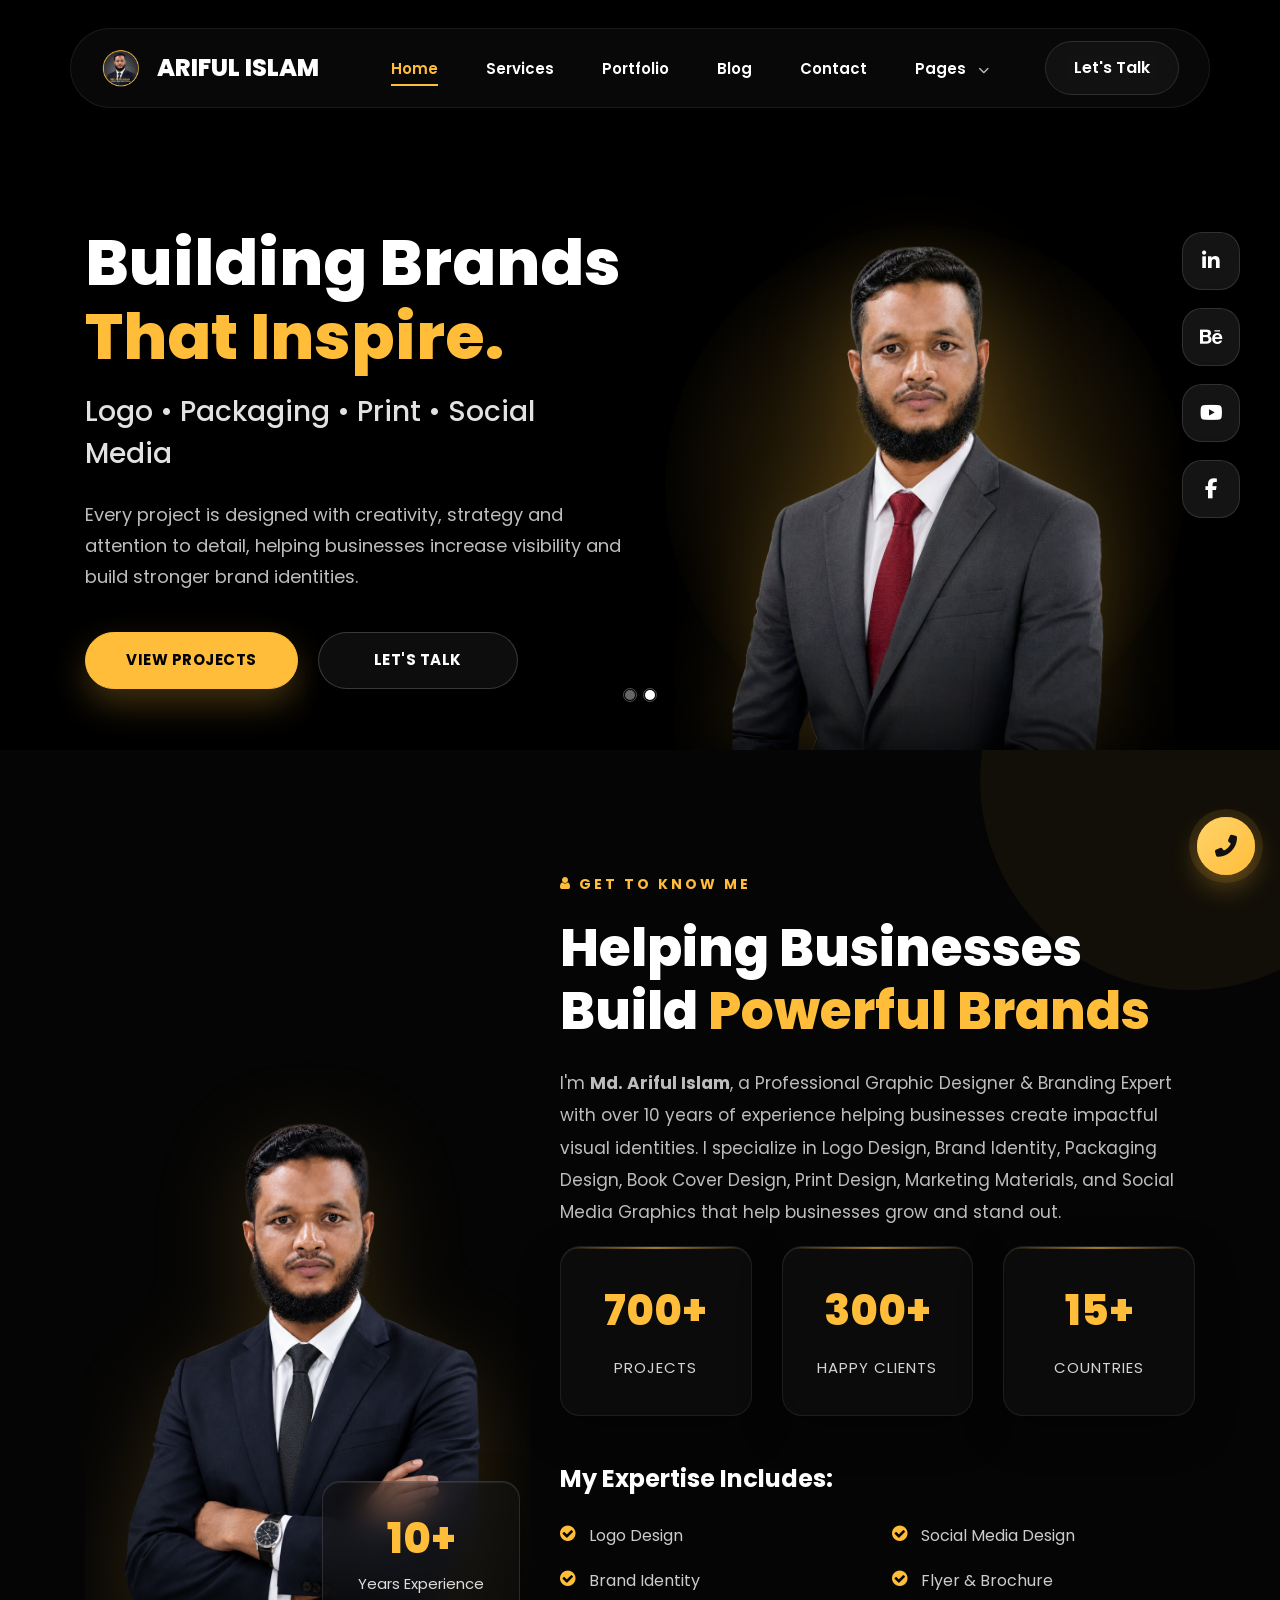
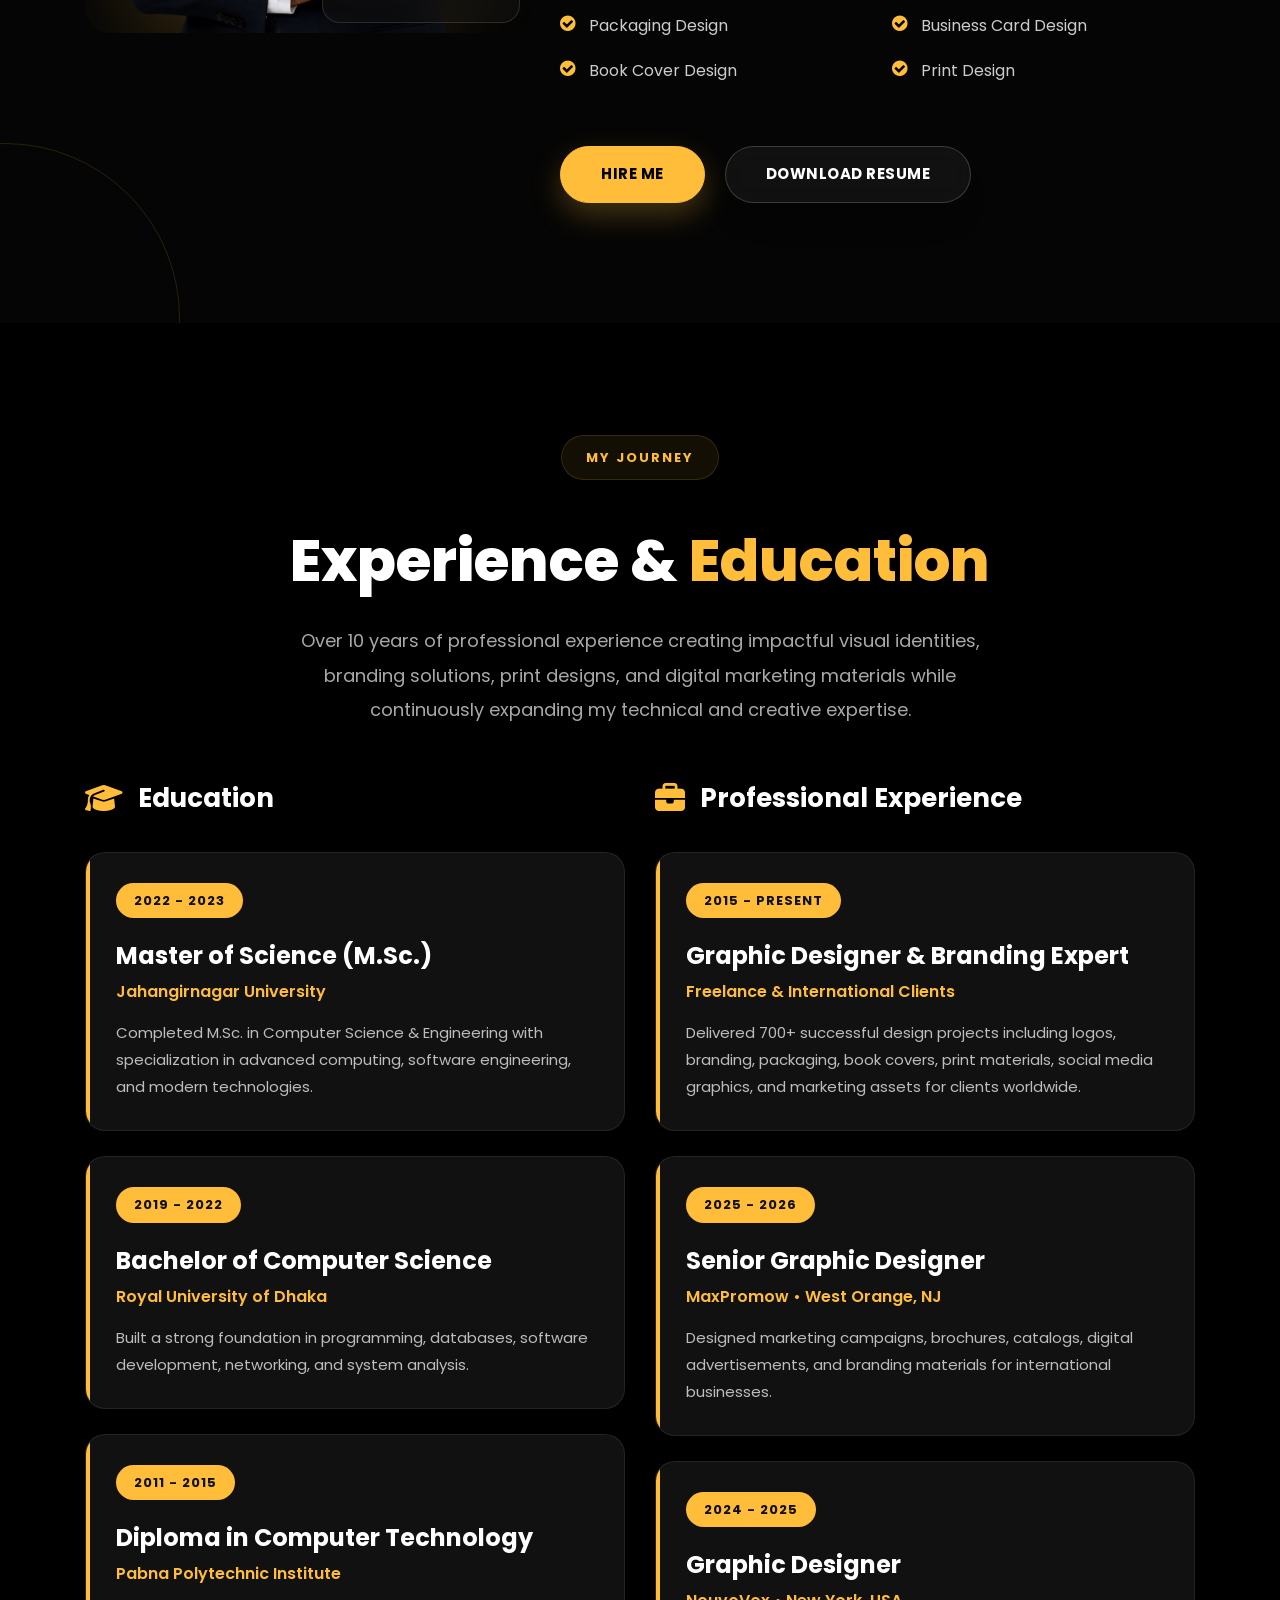
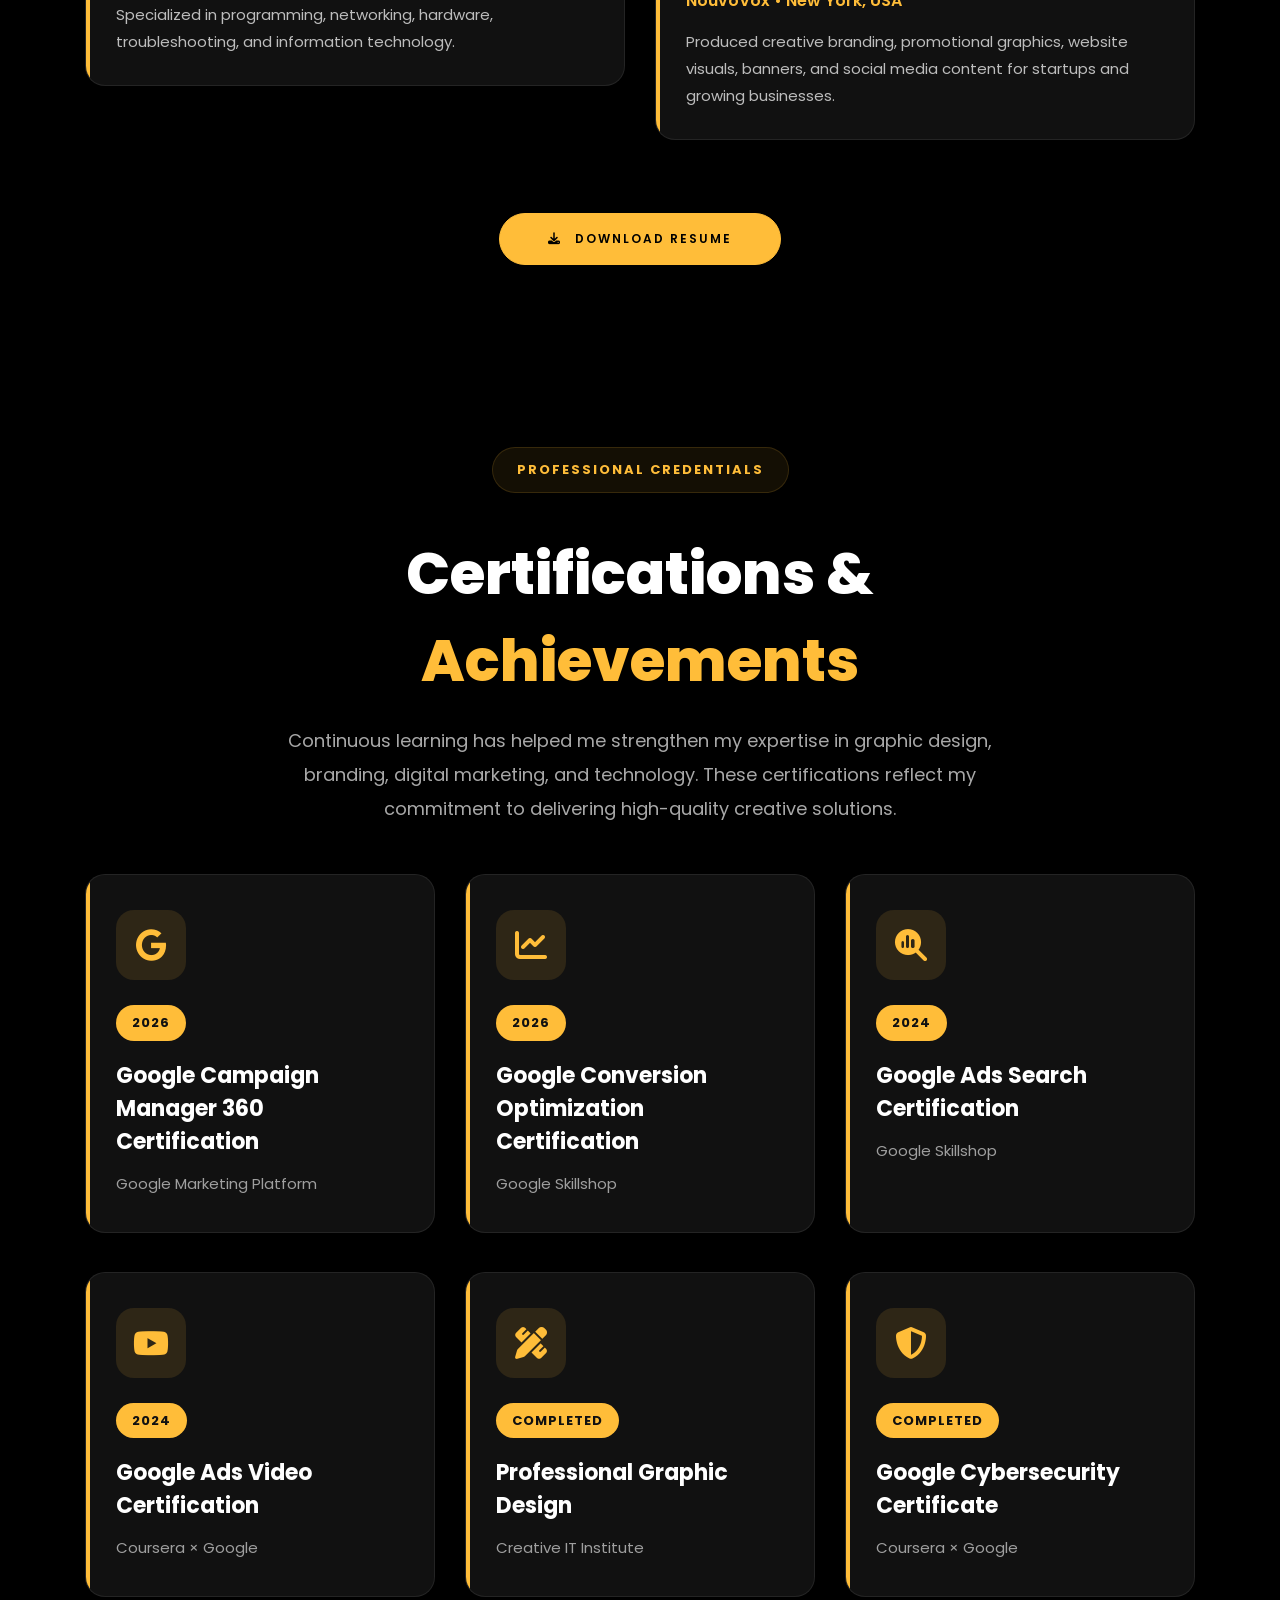
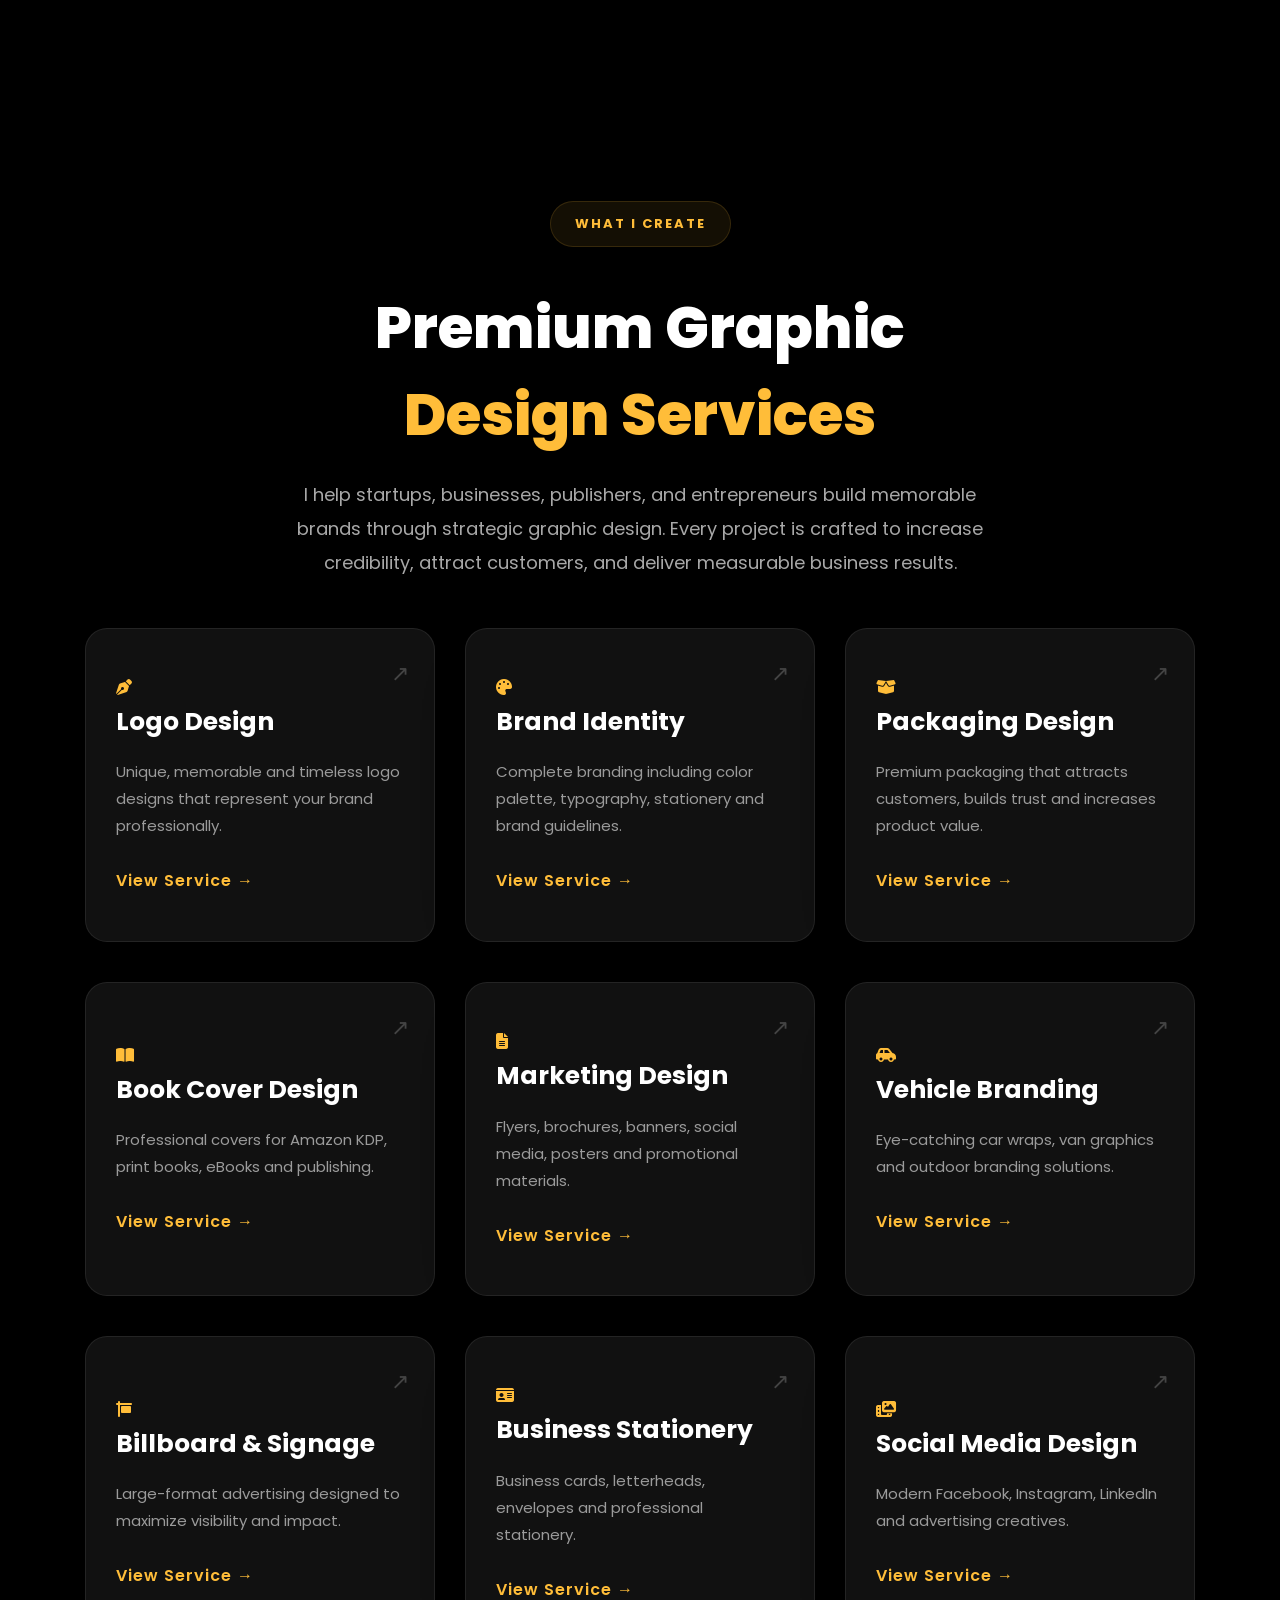
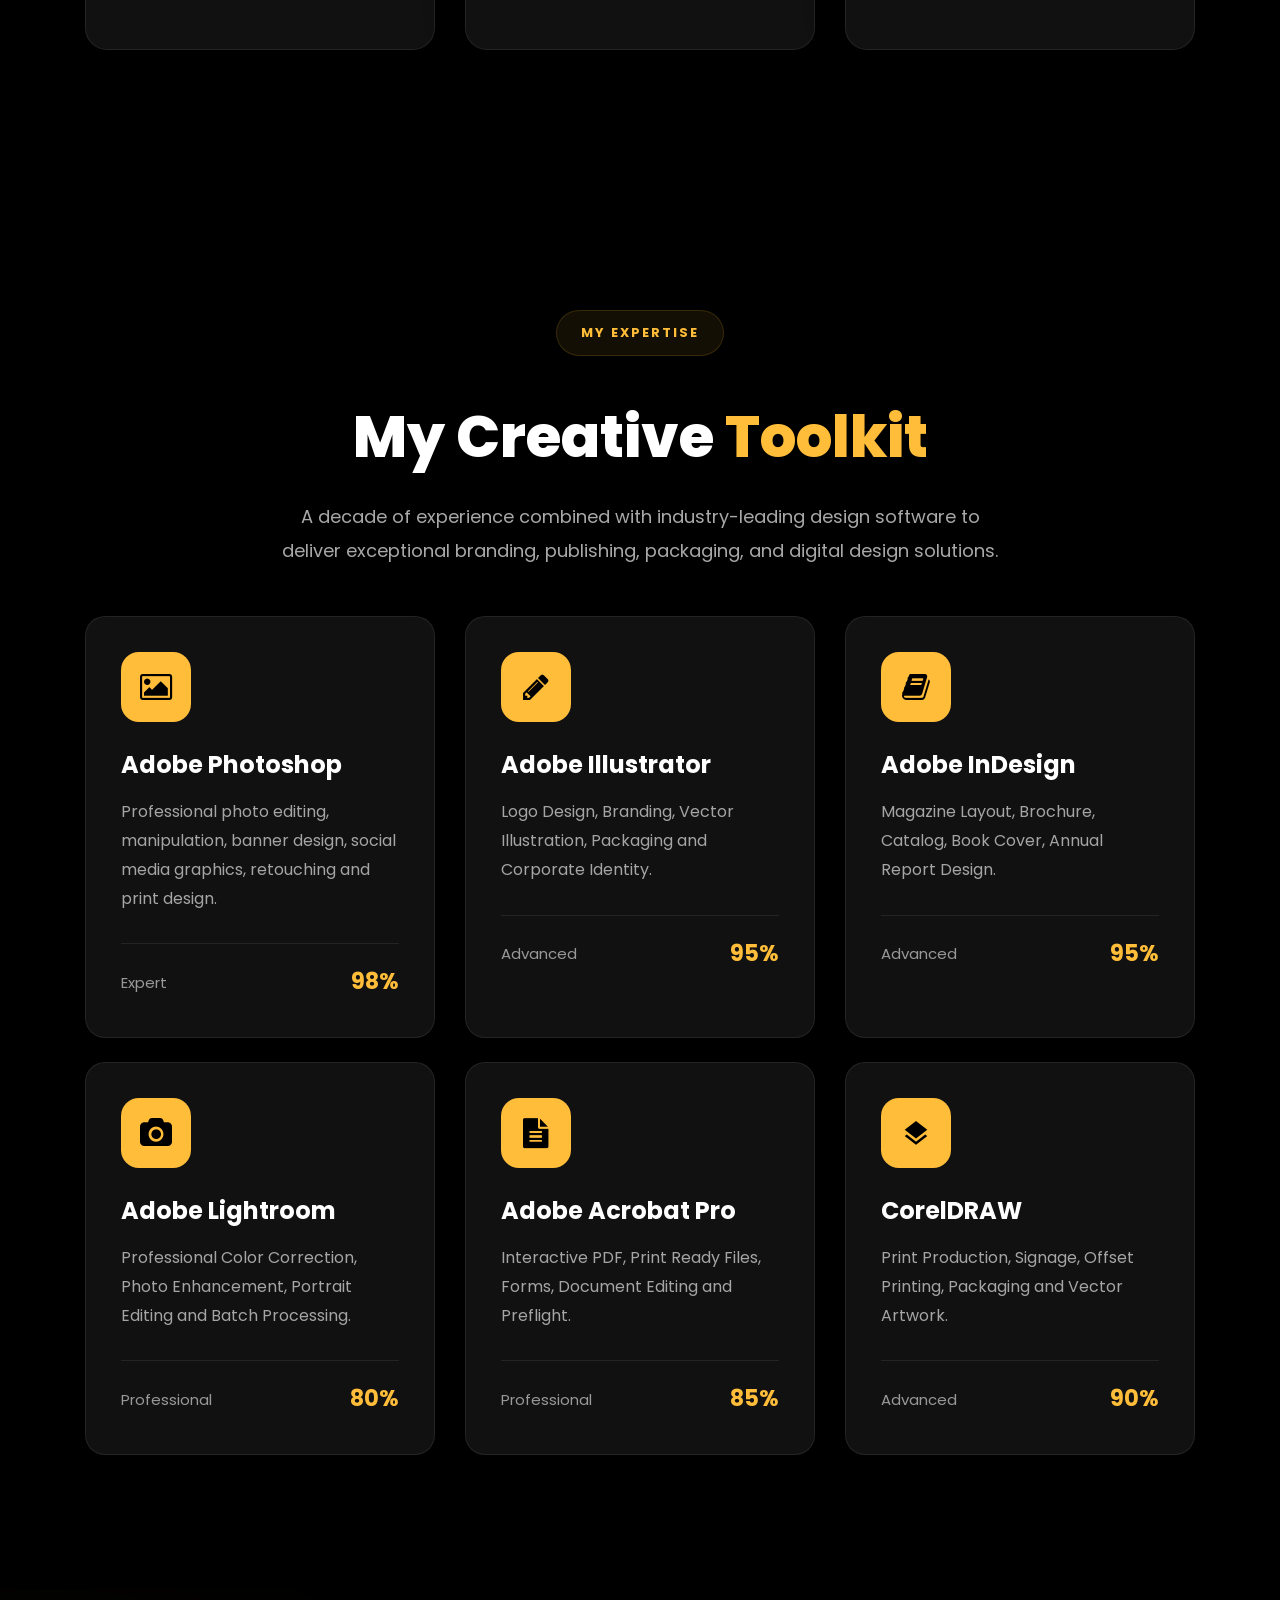
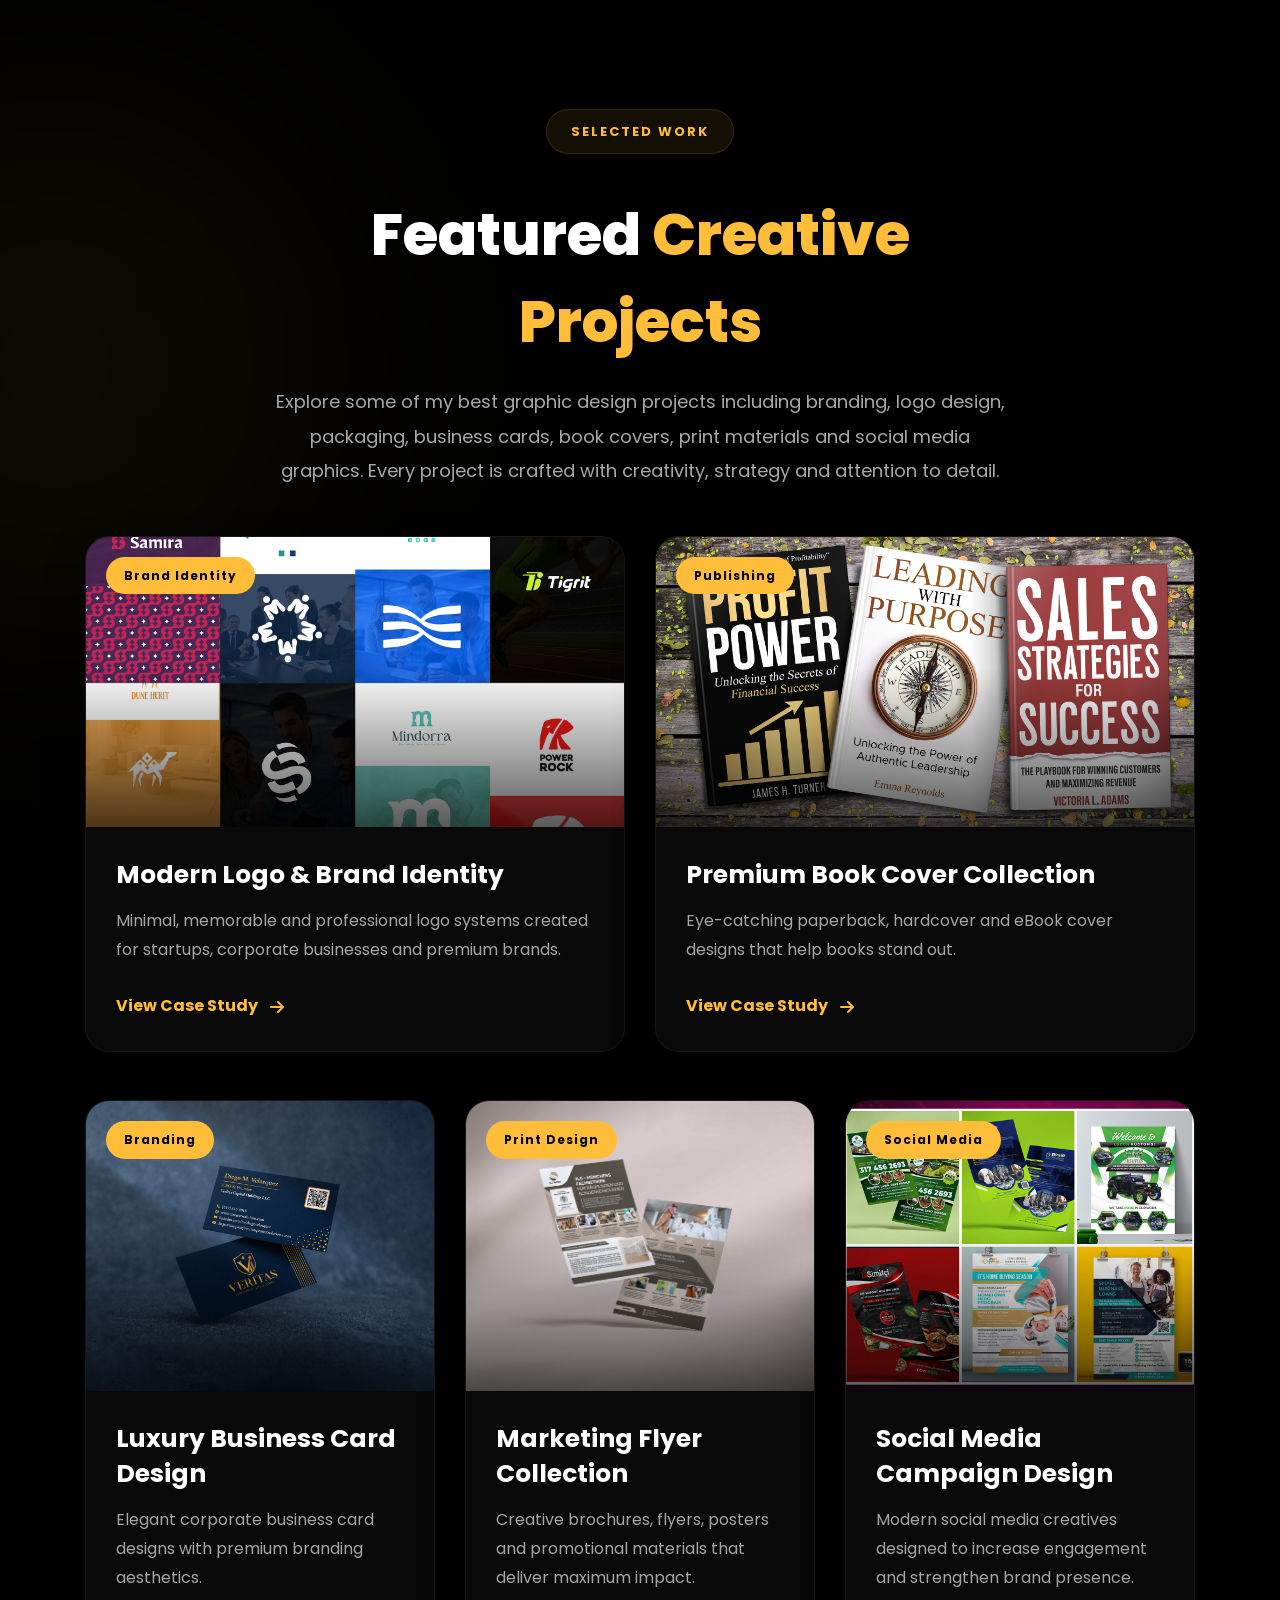
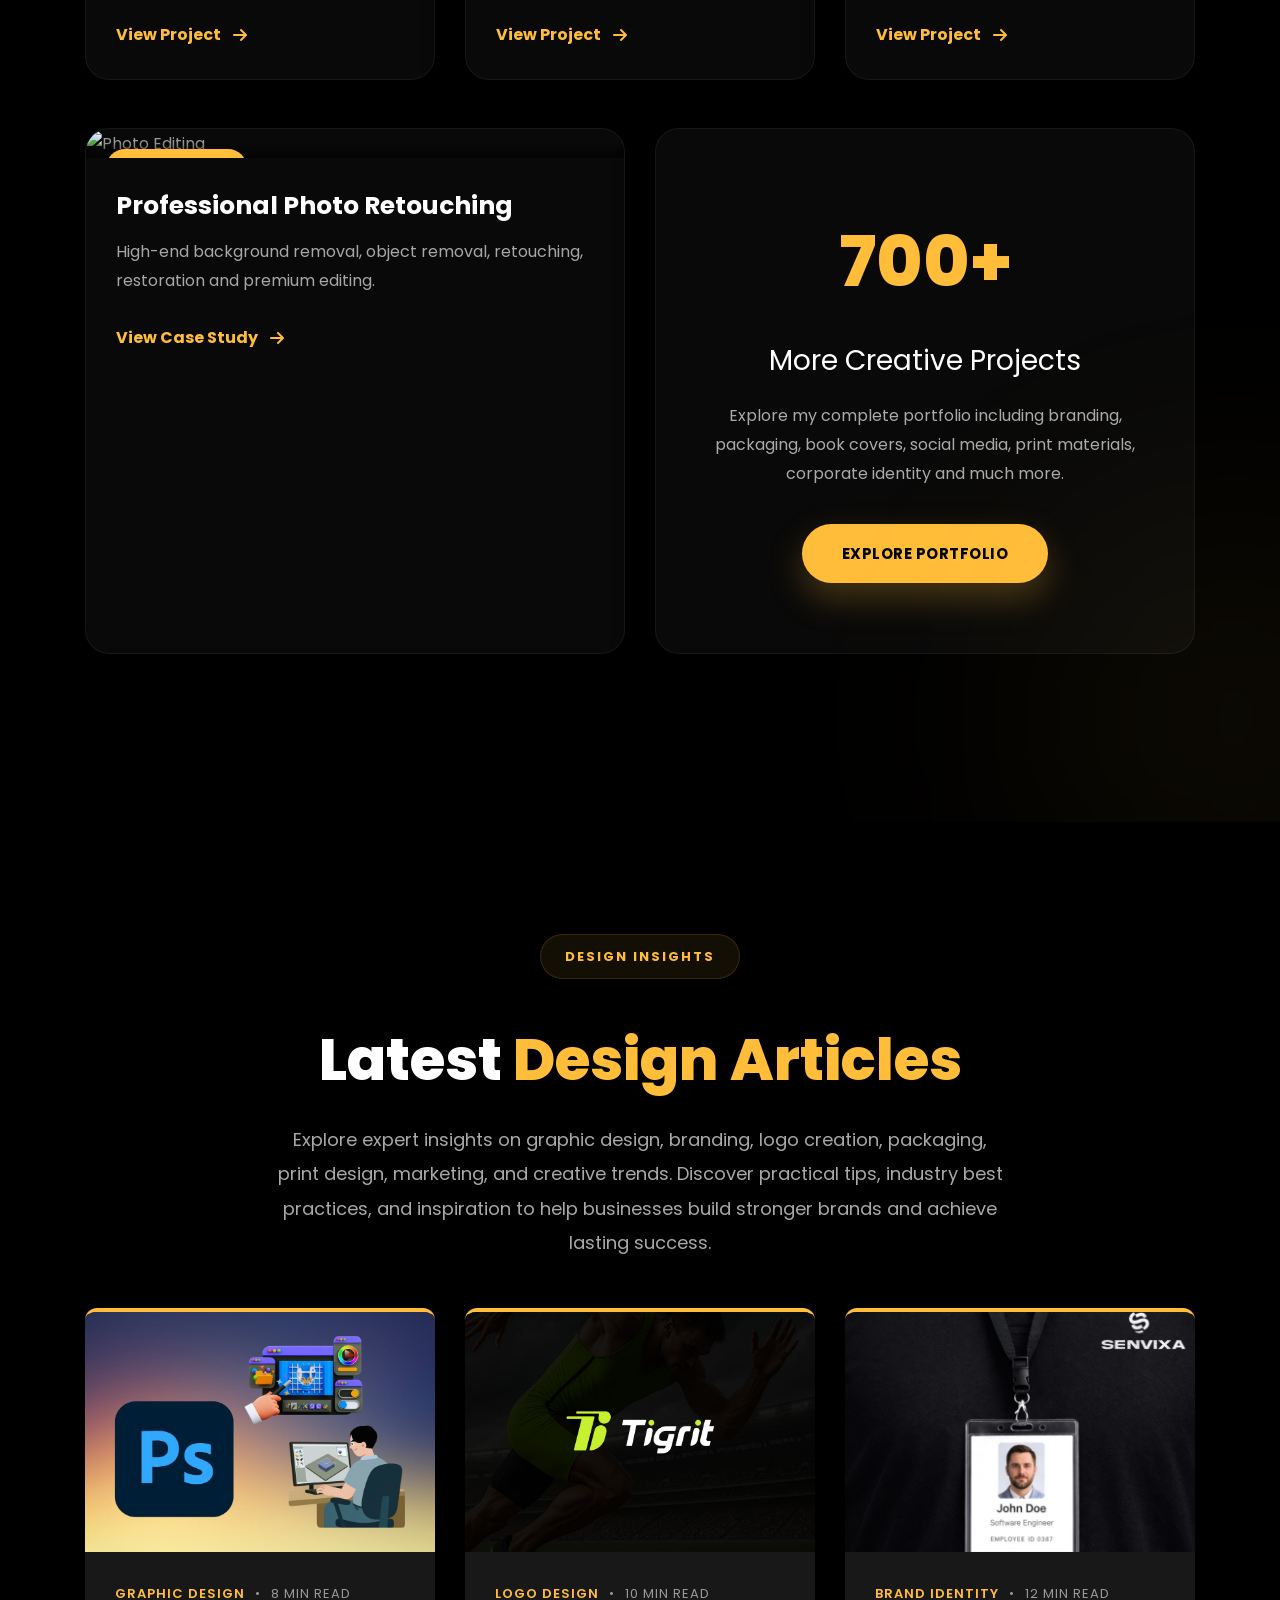
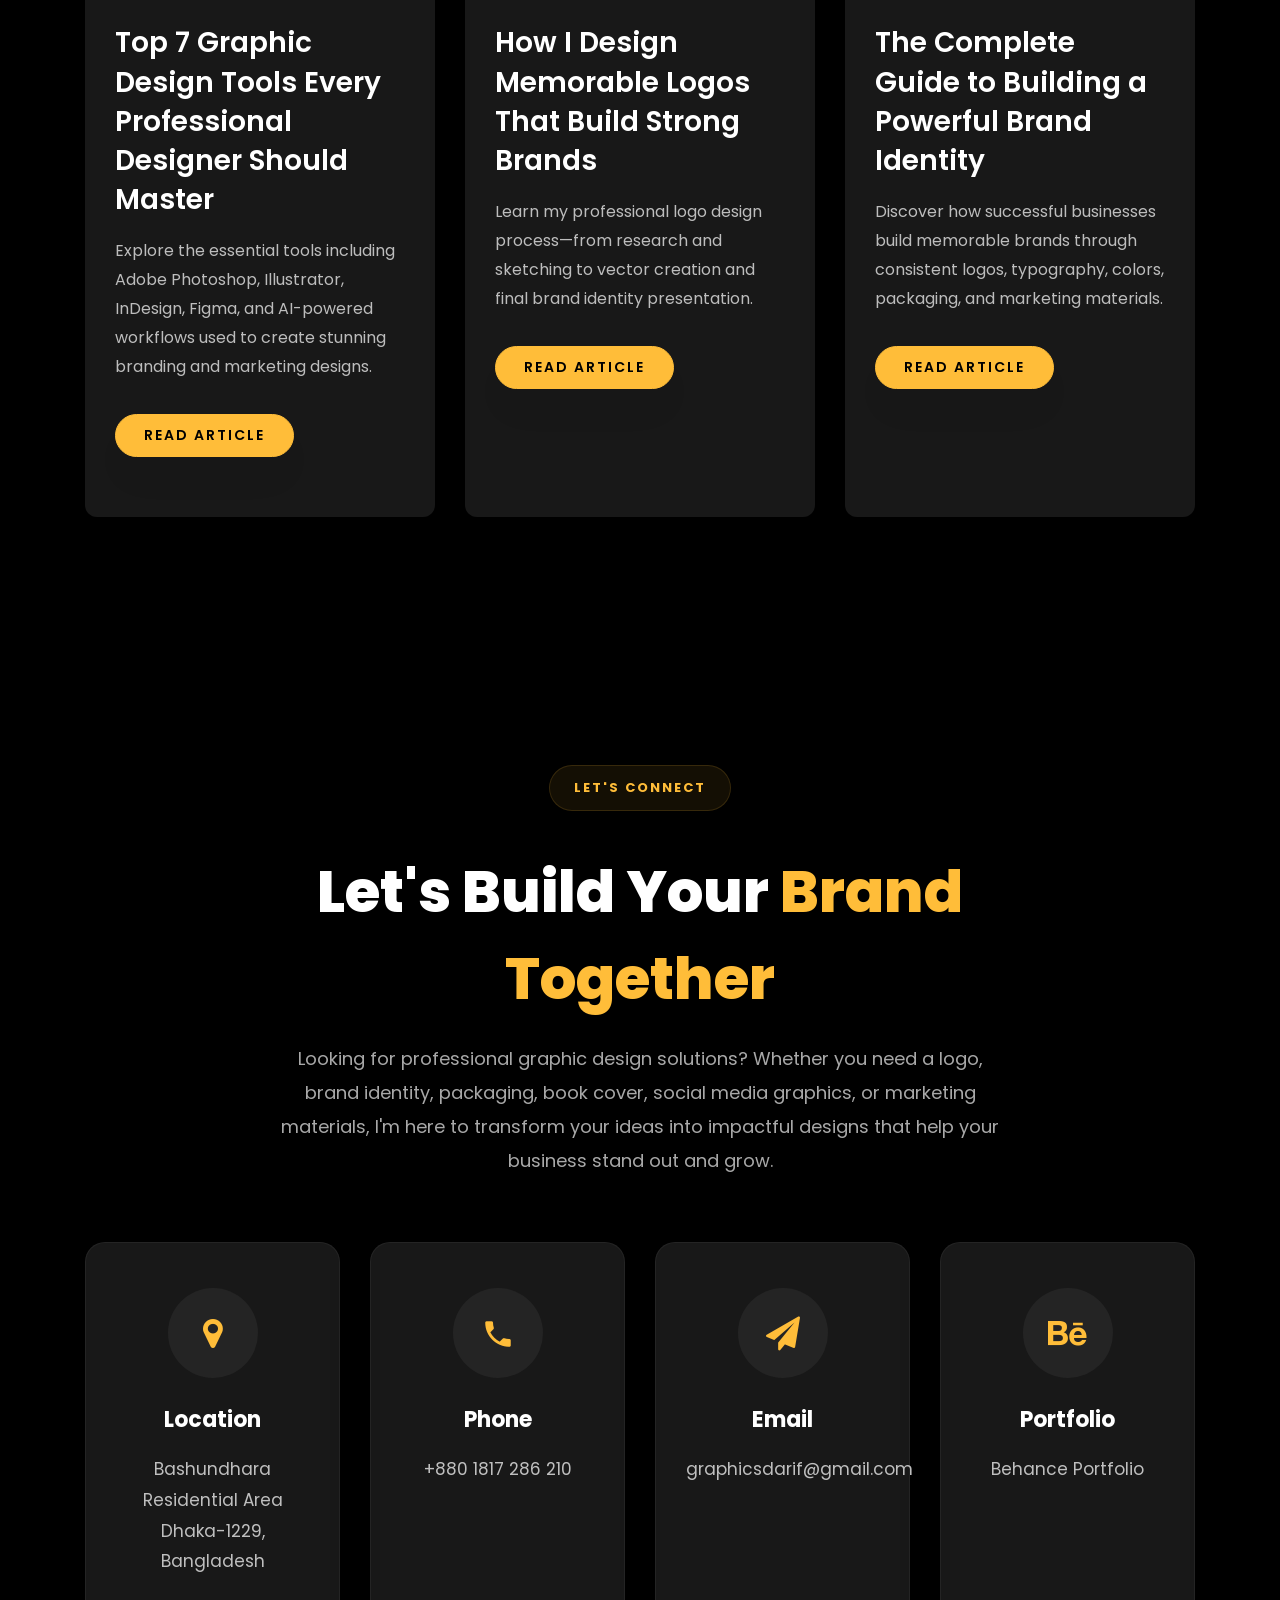
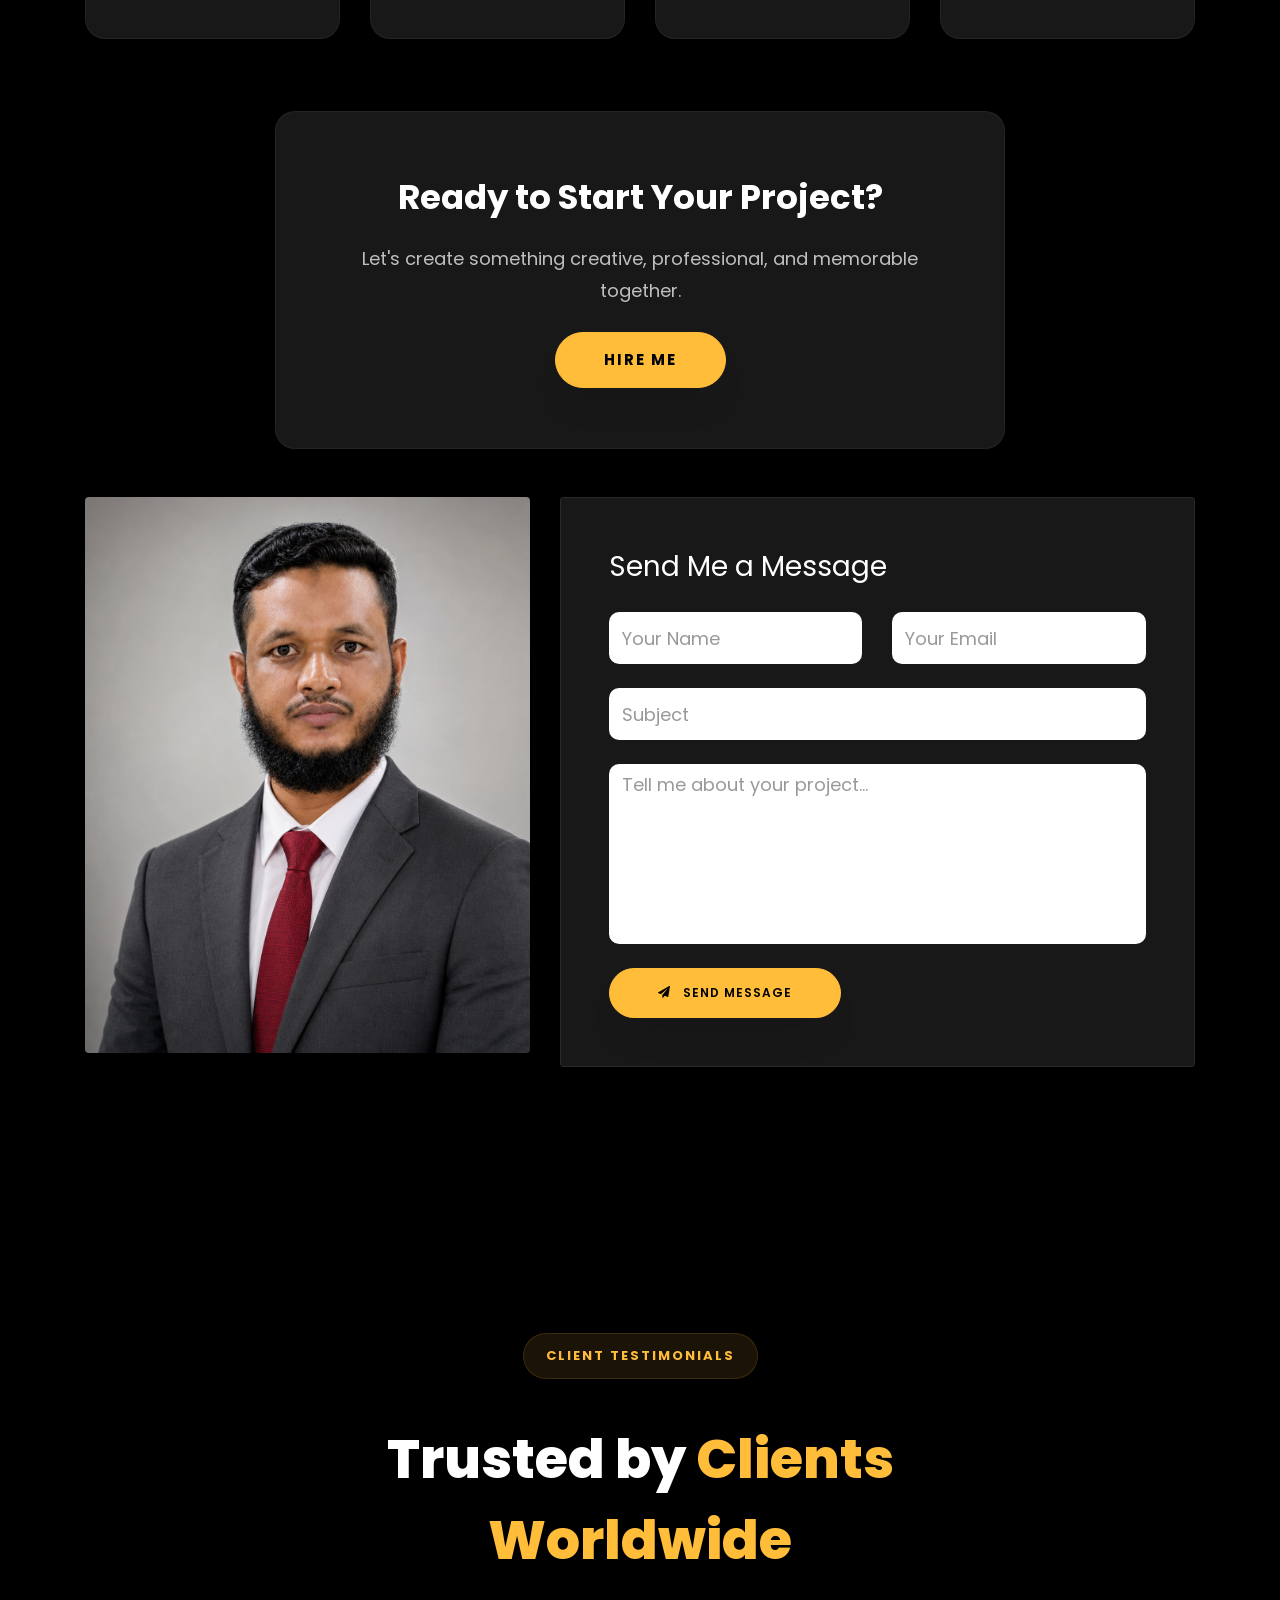
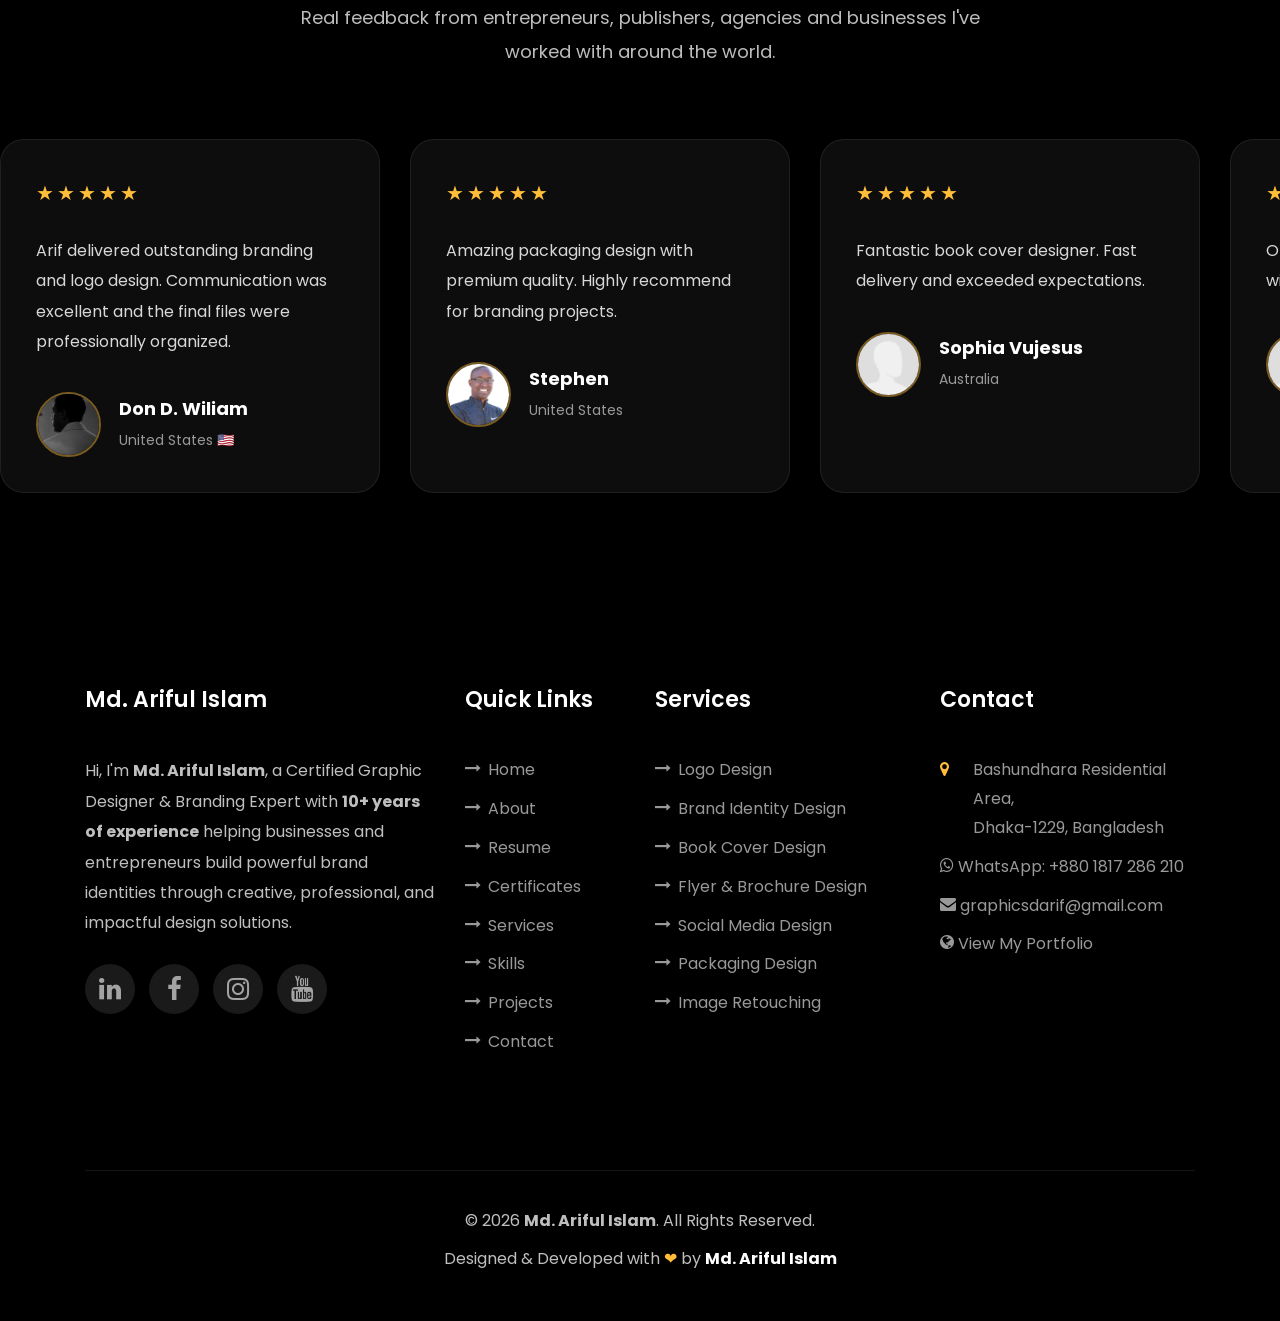
==== index.html @ 3d528f19 "Update index.html" ====
<!DOCTYPE html>
<html lang="en">
  <head>
    <title>Md. Ariful Islam | Professional Graphic Designer & Branding Expert</title>
	<link rel="icon" type="image/png" href="images/favicon.png">
    <meta charset="utf-8">
    <meta name="viewport" content="width=device-width, initial-scale=1, shrink-to-fit=no">
    
    <link href="https://fonts.googleapis.com/css?family=Poppins:100,200,300,400,500,600,700,800,900" rel="stylesheet">

    <link rel="stylesheet" href="css/open-iconic-bootstrap.min.css">
    <link rel="stylesheet" href="css/animate.css">
    
    <link rel="stylesheet" href="css/owl.carousel.min.css">
    <link rel="stylesheet" href="css/owl.theme.default.min.css">
    <link rel="stylesheet" href="css/magnific-popup.css">

    <link rel="stylesheet" href="css/aos.css">

    <link rel="stylesheet"
    href="https://cdn.jsdelivr.net/npm/bootstrap-icons@1.11.3/font/bootstrap-icons.min.css">

    <link rel="stylesheet" href="css/ionicons.min.css">
    <link rel="stylesheet" href="https://cdnjs.cloudflare.com/ajax/libs/font-awesome/6.7.2/css/all.min.css">
    <link rel="stylesheet" href="css/flaticon.css">
    <link rel="stylesheet" href="css/icomoon.css">
    <link rel="stylesheet" href="css/style.css">
  </head>
  <body data-spy="scroll" data-target=".site-navbar-target" data-offset="300">
	  
	  




    <!-- ==========================================
        PREMIUM NAVBAR 2026
=========================================== -->

<nav class="navbar navbar-expand-lg custom-navbar ftco_navbar fixed-top" id="ftco-navbar">

    <div class="container">

        <!-- LOGO -->

        <a class="navbar-brand" href="#home-section">

            <img src="images/favicon.png" alt="Logo">

            <span>Ariful Islam</span>

        </a>

        <!-- MOBILE TOGGLE -->

        <button class="navbar-toggler"
                type="button"
                data-toggle="collapse"
                data-target="#navbarNav">

            <span></span>
            <span></span>
            <span></span>

        </button>

        <!-- MENU -->

        <div class="collapse navbar-collapse" id="navbarNav">

            <ul class="navbar-nav mx-auto">

                <li class="nav-item active">
                    <a href="#home-section" class="nav-link">
                        Home
                    </a>
                </li>

       
                <!-- Resume -->

           

                <!-- Services -->

                <li class="nav-item">

                    <a href="#services-section" class="nav-link">
                        Services
                    </a>

                    

                </li>




                <!-- Portfolio -->

                <li class="nav-item">

                    <a href="#about-section"
                       class="nav-link">

                        Portfolio

                    </a>

                </li>



                <!-- Blog -->

                <li class="nav-item"> 

                    <a href="#blog-section"
                       class="nav-link">

                        Blog

                    </a>

                    </li>



                    <!-- Contact -->

                <li class="nav-item">

                    <a href="#contact-section"
                       class="nav-link">

                        Contact

                    </a>

                </li>



                <!-- Pages  -->

            <li class="nav-item dropdown">

                <a class="nav-link dropdown-toggle" href="#">
                    Pages
                    <i class="fas fa-chevron-down nav-arrow"></i>
                </a>

                <div class="dropdown-menu">

                    <a class="dropdown-item" href="#about-section">
                        About
                        <i class="fas fa-arrow-right"></i>
                    </a>

                    <a class="dropdown-item" href="#resume-section">
                        Resume
                        <i class="fas fa-arrow-right"></i>
                    </a>

                    <a class="dropdown-item" href="#certifications-section">
                        Certifications
                        <i class="fas fa-arrow-right"></i>
                    </a>

                    <a class="dropdown-item" href="#services-section">
                        Services
                        <i class="fas fa-arrow-right"></i>
                    </a>

                    <a class="dropdown-item" href="#skills-section">
                        My Expertise
                        <i class="fas fa-arrow-right"></i>
                    </a>

                    <a class="dropdown-item" href="#projects-section">
                        Featured Projects
                        <i class="fas fa-arrow-right"></i>
                    </a>

                    <a class="dropdown-item" href="#testimonial-section">
                        Testimonials
                        <i class="fas fa-arrow-right"></i>
                    </a>

                </div>

            </li>

            </ul>


            


            <!-- RIGHT BUTTONS -->
            <!--
            <div class="nav-buttons">

                <a href="#contact-section"
                class="nav-btn nav-btn-outline">
                    Let's Talk
                </a>
                
                
                <a href="#contact-section"
                class="nav-btn nav-btn-primary">
                    Hire Me
                </a>
                -->

                <a href="#contact-section" class="nav-btn nav-btn-outline hover-slide">
                    <span class="text text-top">Let's Talk</span>
                    <span class="text text-bottom">Let's Talk</span>
                </a>




            </div>

        </div>

    </div>

</nav>



      <!--Home Hero Section-->

<section id="home-section" class="hero-section">

    <div class="home-slider owl-carousel">

        <!-- ===================================
             SLIDE 1
        ==================================== -->

        <div class="slider-item">

            <div class="hero-overlay"></div>

            <div class="container">

                <div class="row align-items-center hero-wrapper">

                    <!-- Left Content -->

                    <div class="col-lg-6 hero-content ftco-animate">

                         <!--
                        <span class="hero-badge">
                            Available for Freelance Projects
                        </span>
                         -->

                        <h1 class="hero-title">
                             Graphic Designer 
                            <span>& Branding Expert</span>
                        </h1>

                        <h3 class="hero-subtitle">
                            Hi, I'm Md. Ariful Islam
                        </h3>

                        <p class="hero-description">
                            I help businesses create memorable brands through
                            professional logo design, brand identity,
                            packaging, book covers, marketing materials,
                            social media graphics and premium print design.
                        </p>

                        <!-- Buttons -->

                        <div class="hero-buttons">

                            <a href="#contact-section"
                               class="btn btn-primary hero-btn">

                                Hire Me

                            </a>

                            <a href="https://www.behance.net/graphicdarif"
                               target="_blank"
                               class="btn btn-outline-light hero-btn-outline">

                                Explore My Portfolio

                            </a>

                        </div>
                        

                        <!-- Statistics 

                        <div class="hero-stats">

                            <div class="hero-stat">

                                <h2>10+</h2>

                                <span>Years Experience</span>

                            </div>

                            <div class="hero-stat">

                                <h2>700+</h2>

                                <span>Projects Completed</span>

                            </div>

                            <div class="hero-stat">

                                <h2>300+</h2>

                                <span>Happy Clients</span>

                            </div>

                        </div>

                        -->

                        <!-- Social Icons -->

                        <div class="hero-social">

                            <a href="https://www.behance.net/graphicdarif" target="_blank">
                                <i class="fab fa-behance"></i>
                            </a>

                            <a href="https://www.linkedin.com/in/graphicsdarif/" target="_blank">
                                <i class="fab fa-linkedin-in"></i>
                            </a>

                            <a href="https://www.facebook.com/graphicsarif" target="_blank">
                                <i class="fab fa-facebook-f"></i>
                            </a>

                            <a href="https://www.instagram.com/graphicmanbdofficial/" target="_blank">
                                <i class="fab fa-instagram"></i>
                            </a>

                            <a href="https://www.youtube.com/@graphicmanbd" target="_blank">
                                <i class="fab fa-youtube"></i>
                            </a>

                        </div>

                    </div>

                    <!-- Right Image -->

                    <div class="col-lg-6 text-center hero-image-column ftco-animate">

                        <div class="hero-image-box">

                            <img src="images/mdarifulislam.png"
                                 alt="Md. Ariful Islam"
                                 class="img-fluid hero-image">

                        </div>

                    </div>

                </div>

            </div>

        </div>

        <!-- ===================================
             SLIDE 2
        ==================================== -->

        <div class="slider-item">

            <div class="hero-overlay"></div>

            <div class="container">

                <div class="row align-items-center hero-wrapper">

                    <div class="col-lg-6 hero-content ftco-animate">


                        <!--

                        <span class="hero-badge">

                            Professional Graphic Design

                        </span>
                        -->

                        <h1 class="hero-title">

                            Building Brands
                            <span>That Inspire.</span>

                        </h1>

                        <h3 class="hero-subtitle">

                            Logo • Packaging • Print • Social Media

                        </h3>

                        <p class="hero-description">

                            Every project is designed with creativity,
                            strategy and attention to detail, helping
                            businesses increase visibility and build
                            stronger brand identities.

                        </p>

                        <div class="hero-buttons">

                            <a href="#projects-section"
                               class="btn btn-primary hero-btn">

                                View Projects

                            </a>

                            <a href="#contact-section"
                               class="btn btn-outline-light hero-btn-outline">

                                Let's Talk

                            </a>

                        </div>

                    </div>

                    <div class="col-lg-6 text-center hero-image-column ftco-animate">

                        <div class="hero-image-box">

                            <img src="images/mdarifulislam5.png"
                                 alt="Graphic Designer"
                                 class="img-fluid hero-image">

                        </div>
                    </div>
                </div>
            </div>
        </div>
    </div>




                <!--=================================
                RIGHT SOCIAL BAR
                ==================================-->

        <div class="social-dock">


                <a href="https://www.linkedin.com/in/gdmdarifulislam"
                    target="_blank"
                    class="social-item">
                    <i class="fab fa-linkedin-in"></i>
                </a>


                <a href="https://www.behance.net/graphicdarif"
                    target="_blank"
                    class="social-item">
                    <i class="fab fa-behance"></i>
                </a>


                <a href="https://www.youtube.com/"
                    target="_blank"
                    class="social-item">
                    <i class="fab fa-youtube"></i>
                </a>

                <!--
                <a href="https://github.com/"
                    target="_blank"
                    class="social-item">
                    <i class="fab fa-github"></i>
                </a>
                -->


                <a href="https://www.facebook.com/"
                    target="_blank"
                    class="social-item">
                    <i class="fab fa-facebook-f"></i>
                </a>
        </div>




</section>

 




    <!-- ===========================
     ABOUT SECTION
============================ -->

<section class="about-modern-section" id="about-section">

    <div class="container">

        <div class="row align-items-center">

            <!-- Left Image -->

            <div class="col-lg-5 mb-5 mb-lg-0">

                <div class="about-image">

                    <img src="images/mdarifulislam.png"
                         alt="Md. Ariful Islam"
                         class="img-fluid">

                    <!-- Experience Card -->

                    <div class="experience-card">

                        <h2>10+</h2>

                        <p>Years Experience</p>

                    </div>

                </div>

            </div>

            <!-- Right Content -->

            <div class="col-lg-7">

                <span class="about-subtitle">

                    <i class="icon-user"></i>

                    GET TO KNOW ME

                </span>

                <h2 class="about-title">

                    Helping Businesses Build

                    <span>Powerful Brands</span>

                </h2>

                <p class="about-description">

                    I'm <strong>Md. Ariful Islam</strong>, a Professional Graphic Designer &
                    Branding Expert with over 10 years of experience helping businesses
                    create impactful visual identities.

                    I specialize in Logo Design, Brand Identity, Packaging Design,
                    Book Cover Design, Print Design, Marketing Materials,
                    and Social Media Graphics that help businesses grow and stand out.

                </p>

                <!-- Counter Cards -->

                <div class="row counter-row">

                    <div class="col-md-4 col-6">

                        <div class="counter-box">

                            <h3>700+</h3>

                            <span>Projects</span>

                        </div>

                    </div>

                    <div class="col-md-4 col-6">

                        <div class="counter-box">

                            <h3>300+</h3>

                            <span>Happy Clients</span>

                        </div>

                    </div>

                    <div class="col-md-4 col-12 mt-4 mt-md-0">

                        <div class="counter-box">

                            <h3>15+</h3>

                            <span>Countries</span>

                        </div>

                    </div>

                </div>

                <!-- Expertise -->

                <div class="expertise-section">

                    <h4>My Expertise Includes:</h4>

                    <div class="row">

                        <div class="col-md-6">

                            <ul>

                                <li><i class="icon-check-circle"></i> Logo Design</li>

                                <li><i class="icon-check-circle"></i> Brand Identity</li>

                                <li><i class="icon-check-circle"></i> Packaging Design</li>

                                <li><i class="icon-check-circle"></i> Book Cover Design</li>

                            </ul>

                        </div>

                        <div class="col-md-6">

                            <ul>

                                <li><i class="icon-check-circle"></i> Social Media Design</li>

                                <li><i class="icon-check-circle"></i> Flyer & Brochure</li>

                                <li><i class="icon-check-circle"></i> Business Card Design</li>

                                <li><i class="icon-check-circle"></i> Print Design</li>

                            </ul>

                        </div>

                    </div>

                </div>

                <!-- Buttons -->

                <div class="about-buttons">

                    <a href="#contact-section" class="btn btn-primary">

                        Hire Me

                    </a>

                    <a href="https://drive.google.com/file/d/1u-ccAhfBvJAgB079G85mNv6-cObBXYBS/view?usp=sharing"
                       target="_blank"
                       class="btn btn-outline-light">

                        Download Resume

                    </a>

                </div>

            </div>

        </div>

    </div>

</section>

    <!--About Section-->

   


<!-- Resume Section -->


   <section class="ftco-section" id="resume-section">

    <div class="container">

        <!-- Section Heading -->

        <div class="row justify-content-center mb-5">

            <div class="col-lg-8 text-center ftco-animate">

                <span class="section-tag">
                    MY JOURNEY
                </span>

                <h2 class="section-title">
                    Experience &
                    <span>Education</span>
                </h2>

                <p class="section-description">
                    Over 10 years of professional experience creating impactful visual identities,
                    branding solutions, print designs, and digital marketing materials while
                    continuously expanding my technical and creative expertise.
                </p>

            </div>

        </div>

        <div class="row">

            <!-- ================= Education ================= -->

            <div class="col-lg-6">

                <div class="resume-title ftco-animate">
                    <i class="fa-solid fa-graduation-cap"></i>
                    Education
                </div>

                <div class="resume-card ftco-animate">

                    <span class="resume-year">2022 - 2023</span>

                    <h4>Master of Science (M.Sc.)</h4>

                    <h6>Jahangirnagar University</h6>

                    <p>
                        Completed M.Sc. in Computer Science & Engineering with
                        specialization in advanced computing, software engineering,
                        and modern technologies.
                    </p>

                </div>

                <div class="resume-card ftco-animate">

                    <span class="resume-year">2019 - 2022</span>

                    <h4>Bachelor of Computer Science</h4>

                    <h6>Royal University of Dhaka</h6>

                    <p>
                        Built a strong foundation in programming, databases,
                        software development, networking, and system analysis.
                    </p>

                </div>

                <div class="resume-card ftco-animate">

                    <span class="resume-year">2011 - 2015</span>

                    <h4>Diploma in Computer Technology</h4>

                    <h6>Pabna Polytechnic Institute</h6>

                    <p>
                        Specialized in programming, networking, hardware,
                        troubleshooting, and information technology.
                    </p>

                </div>

            </div>

            <!-- ================= Experience ================= -->

            <div class="col-lg-6">

                <div class="resume-title ftco-animate">
                    <i class="fa-solid fa-briefcase"></i>
                    Professional Experience
                </div>

                <div class="resume-card ftco-animate">

                    <span class="resume-year">2015 - Present</span>

                    <h4>Graphic Designer & Branding Expert</h4>

                    <h6>Freelance & International Clients</h6>

                    <p>
                        Delivered 700+ successful design projects including logos,
                        branding, packaging, book covers, print materials,
                        social media graphics, and marketing assets for clients worldwide.
                    </p>

                </div>

                <div class="resume-card ftco-animate">

                    <span class="resume-year">2025 - 2026</span>

                    <h4>Senior Graphic Designer</h4>

                    <h6>MaxPromow • West Orange, NJ</h6>

                    <p>
                        Designed marketing campaigns, brochures, catalogs,
                        digital advertisements, and branding materials
                        for international businesses.
                    </p>

                </div>

                <div class="resume-card ftco-animate">

                    <span class="resume-year">2024 - 2025</span>

                    <h4>Graphic Designer</h4>

                    <h6>NouvoVox • New York, USA</h6>

                    <p>
                        Produced creative branding, promotional graphics,
                        website visuals, banners, and social media content
                        for startups and growing businesses.
                    </p>

                </div>

            </div>

        </div>

        <!-- Button -->

        <div class="row mt-5">

            <div class="col-md-12 text-center ftco-animate">

                <a href="https://drive.google.com/file/d/1EniputZFiZ73sLqeTtPVaJBL_E-fJ0Fa/view?usp=sharing"
                   target="_blank"
                   class="btn btn-primary py-3 px-5">

                    <i class="fa-solid fa-download mr-2"></i>
                    Download Resume

                </a>

            </div>

        </div>

    </div>

</section>




    <section class="ftco-section" id="certifications-section">

    <div class="container">

        <!-- Section Heading -->

        <div class="row justify-content-center mb-5">

            <div class="col-lg-8 text-center ftco-animate">

                <span class="section-tag">
                    PROFESSIONAL CREDENTIALS
                </span>

                <h2 class="section-title">
                    Certifications &
                    <span>Achievements</span>
                </h2>

                <p class="section-description">
                    Continuous learning has helped me strengthen my expertise in graphic design,
                    branding, digital marketing, and technology. These certifications reflect
                    my commitment to delivering high-quality creative solutions.
                </p>

            </div>

        </div>

        <!-- Certificates -->

        <div class="row">

            <!-- Certificate -->

            <div class="col-lg-4 col-md-6 mb-4 ftco-animate">

                <div class="certificate-card">

                    <div class="certificate-icon">
                        <i class="fa-brands fa-google"></i>
                    </div>

                    <span class="certificate-year">
                        2026
                    </span>

                    <h4>
                        Google Campaign Manager 360 Certification
                    </h4>

                    <p>
                        Google Marketing Platform
                    </p>

                </div>

            </div>

            <!-- Certificate -->

            <div class="col-lg-4 col-md-6 mb-4 ftco-animate">

                <div class="certificate-card">

                    <div class="certificate-icon">
                        <i class="fa-solid fa-chart-line"></i>
                    </div>

                    <span class="certificate-year">
                        2026
                    </span>

                    <h4>
                        Google Conversion Optimization Certification
                    </h4>

                    <p>
                        Google Skillshop
                    </p>

                </div>

            </div>

            <!-- Certificate -->

            <div class="col-lg-4 col-md-6 mb-4 ftco-animate">

                <div class="certificate-card">

                    <div class="certificate-icon">
                        <i class="fa-solid fa-magnifying-glass-chart"></i>
                    </div>

                    <span class="certificate-year">
                        2024
                    </span>

                    <h4>
                        Google Ads Search Certification
                    </h4>

                    <p>
                        Google Skillshop
                    </p>

                </div>

            </div>

            <!-- Certificate -->

            <div class="col-lg-4 col-md-6 mb-4 ftco-animate">

                <div class="certificate-card">

                    <div class="certificate-icon">
                        <i class="fa-brands fa-youtube"></i>
                    </div>

                    <span class="certificate-year">
                        2024
                    </span>

                    <h4>
                        Google Ads Video Certification
                    </h4>

                    <p>
                        Coursera × Google
                    </p>

                </div>

            </div>

            <!-- Certificate -->

            <div class="col-lg-4 col-md-6 mb-4 ftco-animate">

                <div class="certificate-card">

                    <div class="certificate-icon">
                        <i class="fa-solid fa-pen-ruler"></i>
                    </div>

                    <span class="certificate-year">
                        Completed
                    </span>

                    <h4>
                        Professional Graphic Design
                    </h4>

                    <p>
                        Creative IT Institute
                    </p>

                </div>

            </div>

            <!-- Certificate -->

            <div class="col-lg-4 col-md-6 mb-4 ftco-animate">

                <div class="certificate-card">

                    <div class="certificate-icon">
                        <i class="fa-solid fa-shield-halved"></i>
                    </div>

                    <span class="certificate-year">
                        Completed
                    </span>

                    <h4>
                        Google Cybersecurity Certificate
                    </h4>

                    <p>
                        Coursera × Google
                    </p>

                </div>

            </div>

        </div>

    </div>

</section>



<section class="ftco-section" id="services-section">
	<div class="container">

        <div class="row justify-content-center mb-5">
            <div class="col-lg-8 text-center ftco-animate">

                <span class="section-tag">
                    WHAT I CREATE
                </span>

                <h2 class="section-title">
                    Premium Graphic 
                    <span>Design Services</span>
                </h2>

                <p class="section-description">
                    I help startups, businesses, publishers, and entrepreneurs build
                    memorable brands through strategic graphic design. Every project is
                    crafted to increase credibility, attract customers, and deliver
                    measurable business results.
                </p>

            </div>
        </div>

		<div class="row">

			<!-- Logo -->

			<div class="col-lg-4 col-md-6 d-flex ftco-animate">
				<a href="https://www.behance.net/graphicdarif/services/857709/Standout-Logo-Design-That-Defines-Your-Brand" class="services-1 text-left">
					<div class="service-icon">
						<i class="fa-solid fa-pen-nib"></i>
					</div>

					<h3>Logo Design</h3>

					<p>
						Unique, memorable and timeless logo designs that represent
						your brand professionally.
					</p>

					<span class="service-link">
						View Service →
					</span>
				</a>
			</div>

			<!-- Branding -->

			<div class="col-lg-4 col-md-6 d-flex ftco-animate">
				<a href="#" class="services-1 text-left">

					<div class="service-icon">
						<i class="fa-solid fa-palette"></i>
					</div>

					<h3>Brand Identity</h3>

					<p>
						Complete branding including color palette,
						typography, stationery and brand guidelines.
					</p>

					<span class="service-link">
						View Service →
					</span>

				</a>
			</div>

			<!-- Packaging -->

			<div class="col-lg-4 col-md-6 d-flex ftco-animate">
				<a href="https://www.behance.net/graphicdarif/services/858593/Premium-Product-Packaging-Design-That-Elevates-Your-Brand" class="services-1 text-left">

					<div class="service-icon">
						<i class="fa-solid fa-box-open"></i>
					</div>

					<h3>Packaging Design</h3>

					<p>
						Premium packaging that attracts customers,
						builds trust and increases product value.
					</p>

					<span class="service-link">
						View Service →
					</span>

				</a>
			</div>

			<!-- Book Cover -->

			<div class="col-lg-4 col-md-6 d-flex ftco-animate">
				<a href="https://www.behance.net/graphicdarif/services/857713/Captivating-Book-Cover-Designs-That-Sell-Your-Story" class="services-1 text-left">

					<div class="service-icon">
						<i class="fa-solid fa-book-open"></i>
					</div>

					<h3>Book Cover Design</h3>

					<p>
						Professional covers for Amazon KDP,
						print books, eBooks and publishing.
					</p>

					<span class="service-link">
						View Service →
					</span>

				</a>
			</div>

			<!-- Marketing -->

			<div class="col-lg-4 col-md-6 d-flex ftco-animate">
				<a href="https://www.behance.net/graphicdarif/services/857711/Premium-Eye-Catching-Flyer-Design-Service" class="services-1 text-left">

					<div class="service-icon">
						<i class="fa-solid fa-file-lines"></i>
					</div>

					<h3>Marketing Design</h3>

					<p>
						Flyers, brochures, banners, social media,
						posters and promotional materials.
					</p>

					<span class="service-link">
						View Service →
					</span>

				</a>
			</div>

			<!-- Vehicle -->

			<div class="col-lg-4 col-md-6 d-flex ftco-animate">
				<a href="https://www.behance.net/graphicdarif/services/857821/Premium-Car-Wrap-Design-That-Turns-Every-Drive-Into-an-Advertisement" class="services-1 text-left">

					<div class="service-icon">
						<i class="fa-solid fa-car-side"></i>
					</div>

					<h3>Vehicle Branding</h3>

					<p>
						Eye-catching car wraps, van graphics
						and outdoor branding solutions.
					</p>

					<span class="service-link">
						View Service →
					</span>

				</a>
			</div>

			<!-- Billboard -->

			<div class="col-lg-4 col-md-6 d-flex ftco-animate">
				<a href="https://www.behance.net/graphicdarif/services/857719/High-Impact-Billboard-Yard-Sign-Signage-Design-Services" class="services-1 text-left">

					<div class="service-icon">
						<i class="fa-solid fa-sign-hanging"></i>
					</div>

					<h3>Billboard & Signage</h3>

					<p>
						Large-format advertising designed
						to maximize visibility and impact.
					</p>

					<span class="service-link">
						View Service →
					</span>

				</a>
			</div>

			<!-- Business Card -->

			<div class="col-lg-4 col-md-6 d-flex ftco-animate">
				<a href="https://www.behance.net/graphicdarif/services/860937/Premium-Business-Card-Design" class="services-1 text-left">

					<div class="service-icon">
						<i class="fa-solid fa-id-card"></i>
					</div>

					<h3>Business Stationery</h3>

					<p>
						Business cards, letterheads,
						envelopes and professional stationery.
					</p>

					<span class="service-link">
						View Service →
					</span>

				</a>
			</div>

			<!-- Social Media -->

			<div class="col-lg-4 col-md-6 d-flex ftco-animate">
				<a href="#" class="services-1 text-left">

					<div class="service-icon">
						<i class="fa-solid fa-photo-film"></i>
					</div>

					<h3>Social Media Design</h3>

					<p>
						Modern Facebook, Instagram,
						LinkedIn and advertising creatives.
					</p>

					<span class="service-link">
						View Service →
					</span>

				</a>
			</div>

		</div>

	</div>
</section>









<!-- ==============================
        MY SKILLS SECTION
================================ -->


<section class="ftco-section skills-modern" id="skills-section">

    <div class="container">

        <div class="row justify-content-center mb-5">
            <div class="col-lg-8 text-center ftco-animate">

                <span class="section-tag">
                    MY EXPERTISE
                </span>

                <h2 class="section-title">
                    My Creative 
                    <span>Toolkit</span>
                </h2>

                <p class="section-description">
                    A decade of experience combined with industry-leading design software to deliver exceptional branding, publishing, packaging, and digital design solutions.
                </p>

            </div>
        </div>

        <div class="row">

            <!-- Card -->

            <div class="col-lg-4 col-md-6 mb-4 ftco-animate">

                <div class="skill-card">

                    <div class="skill-icon">
                        <span class="icon-image"></span>
                    </div>

                    <h3>Adobe Photoshop</h3>

                    <p>
                        Professional photo editing, manipulation,
                        banner design, social media graphics,
                        retouching and print design.
                    </p>

                    <div class="skill-footer">

                        <span>Expert</span>

                        <strong>98%</strong>

                    </div>

                </div>

            </div>

            <!-- Card -->

            <div class="col-lg-4 col-md-6 mb-4 ftco-animate">

                <div class="skill-card">

                    <div class="skill-icon">
                        <span class="icon-pencil"></span>
                    </div>

                    <h3>Adobe Illustrator</h3>

                    <p>
                        Logo Design, Branding,
                        Vector Illustration,
                        Packaging and Corporate Identity.
                    </p>

                    <div class="skill-footer">

                        <span>Advanced</span>

                        <strong>95%</strong>

                    </div>

                </div>

            </div>

            <!-- Card -->

            <div class="col-lg-4 col-md-6 mb-4 ftco-animate">

                <div class="skill-card">

                    <div class="skill-icon">
                        <span class="icon-book"></span>
                    </div>

                    <h3>Adobe InDesign</h3>

                    <p>
                        Magazine Layout,
                        Brochure,
                        Catalog,
                        Book Cover,
                        Annual Report Design.
                    </p>

                    <div class="skill-footer">

                        <span>Advanced</span>

                        <strong>95%</strong>

                    </div>

                </div>

            </div>

            <!-- Card -->

            <div class="col-lg-4 col-md-6 mb-4 ftco-animate">

                <div class="skill-card">

                    <div class="skill-icon">
                        <span class="icon-camera"></span>
                    </div>

                    <h3>Adobe Lightroom</h3>

                    <p>
                        Professional Color Correction,
                        Photo Enhancement,
                        Portrait Editing
                        and Batch Processing.
                    </p>

                    <div class="skill-footer">

                        <span>Professional</span>

                        <strong>80%</strong>

                    </div>

                </div>

            </div>

            <!-- Card -->

            <div class="col-lg-4 col-md-6 mb-4 ftco-animate">

                <div class="skill-card">

                    <div class="skill-icon">
                        <span class="icon-file-text"></span>
                    </div>

                    <h3>Adobe Acrobat Pro</h3>

                    <p>
                        Interactive PDF,
                        Print Ready Files,
                        Forms,
                        Document Editing
                        and Preflight.
                    </p>

                    <div class="skill-footer">

                        <span>Professional</span>

                        <strong>85%</strong>

                    </div>

                </div>

            </div>

            <!-- Card -->

            <div class="col-lg-4 col-md-6 mb-4 ftco-animate">

                <div class="skill-card">

                    <div class="skill-icon">
                        <span class="icon-layers"></span>
                    </div>

                    <h3>CorelDRAW</h3>

                    <p>
                        Print Production,
                        Signage,
                        Offset Printing,
                        Packaging
                        and Vector Artwork.
                    </p>

                    <div class="skill-footer">

                        <span>Advanced</span>

                        <strong>90%</strong>

                    </div>

                </div>

            </div>

        </div>

    </div>

</section>




<!--==================================================
        FEATURED PROJECTS 2026
===================================================-->

<section id="projects-section" class="ftco-section">

    <div class="container">

        <!--=========================
                Section Heading
        ==========================-->

        <div class="row justify-content-center">

            <div class="col-lg-8 text-center ftco-animate">

                <span class="section-tag">
                    Selected Work
                </span>

                <h2 class="section-title">
                    Featured <span>Creative Projects</span>
                </h2>

                <p class="section-description">

                    Explore some of my best graphic design projects including
                    branding, logo design, packaging, business cards,
                    book covers, print materials and social media graphics.

                    Every project is crafted with creativity,
                    strategy and attention to detail.

                </p>

            </div>

        </div>

        <!--=========================
                Portfolio Grid
        ==========================-->

        <div class="row mt-5">

            <!--=========================
                    Project 01
            ==========================-->

            <div class="col-lg-6 mb-5 ftco-animate">

                <div class="portfolio-card">

                    <div class="portfolio-image">

                        <img src="images/logodesign2.png"
                             alt="Logo Design"
                             class="img-fluid">

                        <span class="portfolio-category">

                            Brand Identity

                        </span>

                    </div>

                    <div class="portfolio-content">

                        <h3>

                            Modern Logo & Brand Identity

                        </h3>

                        <p>

                            Minimal, memorable and professional logo systems
                            created for startups, corporate businesses
                            and premium brands.

                        </p>

                        <a href="https://www.behance.net/gallery/253284091/Logo-Design-Minimalist-Modern-Corporate"
                           target="_blank"
                           class="portfolio-link">

                            View Case Study

                            <i class="fas fa-arrow-right"></i>

                        </a>

                    </div>

                </div>

            </div>



            <!--=========================
                    Project 02
            ==========================-->

            <div class="col-lg-6 mb-5 ftco-animate">

                <div class="portfolio-card">

                    <div class="portfolio-image">

                        <img src="images/bookcover.jpg"
                             alt="Book Cover"
                             class="img-fluid">

                        <span class="portfolio-category">

                            Publishing

                        </span>

                    </div>

                    <div class="portfolio-content">

                        <h3>

                            Premium Book Cover Collection

                        </h3>

                        <p>

                            Eye-catching paperback,
                            hardcover and eBook cover designs
                            that help books stand out.

                        </p>

                        <a href="https://www.behance.net/gallery/245175713/Premium-Book-Cover-Design"
                           target="_blank"
                           class="portfolio-link">

                            View Case Study

                            <i class="fas fa-arrow-right"></i>

                        </a>

                    </div>

                </div>

            </div>



            <!--=========================
                    Project 03
            ==========================-->

            <div class="col-lg-4 mb-5 ftco-animate">

                <div class="portfolio-card">

                    <div class="portfolio-image">

                        <img src="images/businesscard1.jpg"
                             alt="Business Card"
                             class="img-fluid">

                        <span class="portfolio-category">

                            Branding

                        </span>

                    </div>

                    <div class="portfolio-content">

                        <h3>

                            Luxury Business Card Design

                        </h3>

                        <p>

                            Elegant corporate business card
                            designs with premium branding
                            aesthetics.

                        </p>

                        <a href="https://www.behance.net/gallery/253675777/Premium-Business-Card-Design"
                           target="_blank"
                           class="portfolio-link">

                            View Project

                            <i class="fas fa-arrow-right"></i>

                        </a>

                    </div>

                </div>

            </div>

<!-- END PART 1 -->

            <!--=========================
                    Project 04
            ==========================-->

            <div class="col-lg-4 mb-5 ftco-animate">

                <div class="portfolio-card">

                    <div class="portfolio-image">

                        <img src="images/flyerdesign.jpg"
                             alt="Flyer Design"
                             class="img-fluid">

                        <span class="portfolio-category">

                            Print Design

                        </span>

                    </div>

                    <div class="portfolio-content">

                        <h3>

                            Marketing Flyer Collection

                        </h3>

                        <p>

                            Creative brochures, flyers,
                            posters and promotional materials
                            that deliver maximum impact.

                        </p>

                        <a href="https://www.behance.net/gallery/253280333/FLYER-POSTER-DESIGN-EVENT-TRAVEL-BUSINESS"
                           target="_blank"
                           class="portfolio-link">

                            View Project

                            <i class="fas fa-arrow-right"></i>

                        </a>

                    </div>

                </div>

            </div>



            <!--=========================
                    Project 05
            ==========================-->

            <div class="col-lg-4 mb-5 ftco-animate">

                <div class="portfolio-card">

                    <div class="portfolio-image">

                        <img src="images/flyer.png"
                             alt="Social Media Design"
                             class="img-fluid">

                        <span class="portfolio-category">

                            Social Media

                        </span>

                    </div>

                    <div class="portfolio-content">

                        <h3>

                            Social Media Campaign Design

                        </h3>

                        <p>

                            Modern social media creatives
                            designed to increase engagement
                            and strengthen brand presence.

                        </p>

                        <a href="https://www.behance.net/graphicdarif"
                           target="_blank"
                           class="portfolio-link">

                            View Project

                            <i class="fas fa-arrow-right"></i>

                        </a>

                    </div>

                </div>

            </div>



            <!--=========================
                    Project 06
            ==========================-->

            <div class="col-lg-6 mb-5 ftco-animate">

                <div class="portfolio-card">

                    <div class="portfolio-image">

                        <img src="images/removepeople.gif"
                             alt="Photo Editing"
                             class="img-fluid">

                        <span class="portfolio-category">

                            Photo Editing

                        </span>

                    </div>

                    <div class="portfolio-content">

                        <h3>

                            Professional Photo Retouching

                        </h3>

                        <p>

                            High-end background removal,
                            object removal, retouching,
                            restoration and premium editing.

                        </p>

                        <a href="https://www.behance.net/graphicdarif"
                           target="_blank"
                           class="portfolio-link">

                            View Case Study

                            <i class="fas fa-arrow-right"></i>

                        </a>

                    </div>

                </div>

            </div>



            <!--=========================
                    Project 07
            ==========================-->

            <div class="col-lg-6 mb-5 ftco-animate">

                <div class="portfolio-card portfolio-more">

                    <div class="portfolio-more-content">

                        <span>

                            700+

                        </span>

                        <h3>

                            More Creative Projects

                        </h3>

                        <p>

                            Explore my complete portfolio including
                            branding, packaging, book covers,
                            social media, print materials,
                            corporate identity and much more.

                        </p>

                        <a href="https://www.behance.net/graphicdarif"
                           target="_blank"
                           class="hero-btn">

                            Explore Portfolio

                        </a>

                    </div>

                </div>

            </div>

        </div>

    </div>

</section>
















	<section class="ftco-section" id="blog-section">
    <div class="container">

    <div class="row justify-content-center mb-5">
        <div class="col-lg-8 text-center ftco-animate">

            <span class="section-tag">
            DESIGN INSIGHTS
            </span>

            <h2 class="section-title">
            Latest <span>Design Articles</span>
            </h2>

            <p class="section-description">
            Explore expert insights on graphic design, branding, logo creation,
            packaging, print design, marketing, and creative trends. Discover
            practical tips, industry best practices, and inspiration to help
            businesses build stronger brands and achieve lasting success.
            </p>

        </div>
    </div>

        <div class="row">

            <!-- Blog 1 -->
            <div class="col-lg-4 col-md-6 mb-4 ftco-animate">
                <div class="blog-entry">

                    <a href="single.html" class="block-20"
                        style="background-image:url('images/blogimgupdate1.jpg');">
                    </a>

                    <div class="text">

                        <div class="blog-meta">
                            <span class="blog-category">Graphic Design</span>
                            <span>•</span>
                            <span>8 min read</span>
                        </div>

                        <h3>
                            <a href="single.html">
                                Top 7 Graphic Design Tools Every Professional Designer Should Master
                            </a>
                        </h3>

                        <p>
                            Explore the essential tools including Adobe Photoshop,
                            Illustrator, InDesign, Figma, and AI-powered workflows
                            used to create stunning branding and marketing designs.
                        </p>

                        <a href="single.html" class="btn btn-primary btn-sm mt-2">
                            Read Article
                        </a>

                    </div>

                </div>
            </div>

            <!-- Blog 2 -->
            <div class="col-lg-4 col-md-6 mb-4 ftco-animate">
                <div class="blog-entry">

                    <a href="blog-logo-design.html" class="block-20"
                        style="background-image:url('images/blogimgupdate2.jpg');">
                    </a>

                    <div class="text">

                        <div class="blog-meta">
                            <span class="blog-category">Logo Design</span>
                            <span>•</span>
                            <span>10 min read</span>
                        </div>

                        <h3>
                            <a href="blog-logo-design.html">
                                How I Design Memorable Logos That Build Strong Brands
                            </a>
                        </h3>

                        <p>
                            Learn my professional logo design process—from research
                            and sketching to vector creation and final brand identity
                            presentation.
                        </p>

                        <a href="blog-logo-design.html" class="btn btn-primary btn-sm mt-2">
                            Read Article
                        </a>

                    </div>

                </div>
            </div>

            <!-- Blog 3 -->
            <div class="col-lg-4 col-md-6 mb-4 ftco-animate">
                <div class="blog-entry">

                    <a href="blog-brand.html" class="block-20"
                        style="background-image:url('images/branding.jpg');">
                    </a>

                    <div class="text">

                        <div class="blog-meta">
                            <span class="blog-category">Brand Identity</span>
                            <span>•</span>
                            <span>12 min read</span>
                        </div>

                        <h3>
                            <a href="blog-brand.html">
                                The Complete Guide to Building a Powerful Brand Identity
                            </a>
                        </h3>

                        <p>
                            Discover how successful businesses build memorable brands
                            through consistent logos, typography, colors, packaging,
                            and marketing materials.
                        </p>

                        <a href="blog-brand.html" class="btn btn-primary btn-sm mt-2">
                            Read Article
                        </a>

                    </div>

                </div>
            </div>

        </div>

    </div>
</section>
    






<!--



    <section class="ftco-section ftco-no-pt ftco-no-pb ftco-counter img" id="section-counter">
    	<div class="container">
				<div class="row d-md-flex align-items-center">
          <div class="col-md d-flex justify-content-center counter-wrap ftco-animate">
            <div class="block-18">
              <div class="text">
                <strong class="number" data-number="100">0</strong>
                <span>Awards</span>
              </div>
            </div>
          </div>
          <div class="col-md d-flex justify-content-center counter-wrap ftco-animate">
            <div class="block-18">
              <div class="text">
                <strong class="number" data-number="1500">0</strong>
                <span>Complete Projects</span>
              </div>
            </div>
          </div>
          <div class="col-md d-flex justify-content-center counter-wrap ftco-animate">
            <div class="block-18">
              <div class="text">
                <strong class="number" data-number="600">0</strong>
                <span>Happy Customers</span>
              </div>
            </div>
          </div>
          <div class="col-md d-flex justify-content-center counter-wrap ftco-animate">
            <div class="block-18">
              <div class="text">
                <strong class="number" data-number="100">0</strong>
                <span>Cups of coffee</span>
              </div>
            </div>
          </div>
        </div>
      </div>
    </section>


		<section class="ftco-section ftco-hireme img margin-top" style="background-image: url(images/bg_1.jpg);">
    <div class="container">
        <div class="row justify-content-center">
            <div class="col-md-7 ftco-animate text-center">
                <h2>I'm <span>Available</span> for Freelance</h2>

                <p>
                    Let's create something amazing together! Whether you need a logo,
                    brand identity, book cover, packaging, social media graphics, or
                    any other creative design solution, I'm here to help bring your
                    vision to life.
                </p>

                <p class="mb-0">
                    <a href="https://www.behance.net/graphicdarif"
                       target="_blank"
                       rel="noopener noreferrer"
                       class="btn btn-primary py-3 px-5">
                        Hire Me
                    </a>
                </p>
            </div>
        </div>
    </div>
		</section>
-->

        <section class="ftco-section contact-section" id="contact-section">
	<div class="container">

		    <div class="row justify-content-center mb-5 pb-3">
                <div class="col-lg-8 text-center ftco-animate">

                    <span class="section-tag">
                    LET'S CONNECT
                    </span>

                    <h2 class="section-title">
                    Let's Build Your <span>Brand Together</span>
                    </h2>

                    <p class="section-description">
                    Looking for professional graphic design solutions? Whether you need a logo,
                    brand identity, packaging, book cover, social media graphics, or marketing
                    materials, I'm here to transform your ideas into impactful designs that
                    help your business stand out and grow.
                    </p>

                </div>
            </div>

		<div class="row">

			<!-- Address -->

			<div class="col-lg-3 col-md-6 mb-4">

				<div class="contact-card text-center">

					<div class="contact-icon">
						<span class="icon-map-marker"></span>
					</div>

					<h4>Location</h4>

					<p>
						Bashundhara Residential Area<br>
						Dhaka-1229, Bangladesh
					</p>

				</div>

			</div>

			<!-- Phone -->

			<div class="col-lg-3 col-md-6 mb-4">

				<div class="contact-card text-center">

					<div class="contact-icon">
						<span class="icon-phone2"></span>
					</div>

					<h4>Phone</h4>

					<p>

						<a href="tel:+8801817286210">
							+880 1817 286 210
						</a>

					</p>

				</div>

			</div>

			<!-- Email -->

			<div class="col-lg-3 col-md-6 mb-4">

				<div class="contact-card text-center">

					<div class="contact-icon">
						<span class="icon-paper-plane"></span>
					</div>

					<h4>Email</h4>

					<p>

						<a href="mailto:graphicsdarif@gmail.com">
							graphicsdarif@gmail.com
						</a>

					</p>

				</div>

			</div>

			<!-- Behance -->

			<div class="col-lg-3 col-md-6 mb-4">

				<div class="contact-card text-center">

					<div class="contact-icon">
						<span class="icon-behance"></span>
					</div>

					<h4>Portfolio</h4>

					<p>

						<a href="https://www.behance.net/graphicdarif" target="_blank">
							Behance Portfolio
						</a>

					</p>

				</div>

			</div>

		</div>

		<div class="row justify-content-center mt-5">

			<div class="col-lg-8">

				<div class="contact-cta text-center">

					<h3>Ready to Start Your Project?</h3>

					<p class="mb-4">
						Let's create something creative, professional, and memorable together.
					</p>

					<a href="mailto:graphicsdarif@gmail.com" class="btn btn-primary py-3 px-5">
						Hire Me
					</a>

				</div>

			</div>

		</div>

        <div class="row justify-content-center mt-5">

    <!-- Contact Image -->
    <div class="col-lg-5 mb-5">

        <img src="images/contactme.png"
             class="img-fluid rounded shadow"
             alt="Contact">

    </div>

    <!-- Contact Form -->
    <div class="col-lg-7">

        <div class="p-5 rounded"
             style="background:#181818; border:1px solid rgba(255,255,255,.08);">

            <h3 class="text-white mb-4">
                Send Me a Message
            </h3>

            <form action="https://formsubmit.co/993719cd22cfbe059fdd979bcc2ca373"
                  method="POST">

                <input type="hidden" name="_captcha" value="false">

                <input type="hidden"
                       name="_subject"
                       value="New Portfolio Contact Message">

                <input type="hidden"
                       name="_next"
                       value="https://arifislamgd.github.io/graphicsarif/thankyou.html">

                <input type="hidden"
                       name="_autoresponse"
                       value="Hello, Thank you for contacting me through my portfolio website. I have successfully received your message and truly appreciate your interest in my graphic design services. I will review your inquiry and get back to you within 24 hours.">

                <div class="row">

                    <div class="col-md-6 mb-4">

                        <input type="text"
                               name="name"
                               class="form-control"
                               placeholder="Your Name"
                               required>

                    </div>

                    <div class="col-md-6 mb-4">

                        <input type="email"
                               name="email"
                               class="form-control"
                               placeholder="Your Email"
                               required>

                    </div>

                </div>

                <div class="form-group mb-4">

                    <input type="text"
                           name="subject"
                           class="form-control"
                           placeholder="Subject"
                           required>

                </div>

                <div class="form-group mb-4">

                    <textarea name="message"
                              rows="7"
                              class="form-control"
                              placeholder="Tell me about your project..."
                              required></textarea>

                </div>

                <button type="submit"
                        class="btn btn-primary btn-lg px-5">

                    <i class="icon-paper-plane mr-2"></i>

                    Send Message

                </button>

            </form>

        </div>

    </div>

</div>

</div>
</section>












<!--==================================================
            TESTIMONIAL SECTION
===================================================-->

<section class="ftco-section testimonial-section" id="testimonial-section">

    <div class="container">

        <div class="row justify-content-center">

            <div class="col-lg-8 text-center">

                <span class="section-tag">
                    CLIENT TESTIMONIALS
                </span>

                <h2 class="section-title">
                    Trusted by <span>Clients Worldwide</span>
                </h2>

                <p class="section-description">
                    Real feedback from entrepreneurs, publishers, agencies and
                    businesses I've worked with around the world.
                </p>

            </div>

        </div>

    </div>

    <div class="testimonial-slider">

        <div class="testimonial-track">

            <!-- Card 1 -->

            <div class="testimonial-card">

                <div class="stars">
                    ★★★★★
                </div>

                <p>

                    Arif delivered outstanding branding and logo design.
                    Communication was excellent and the final files were
                    professionally organized.

                </p>

                <div class="client-info">

                    <img src="images/client1.jpg">

                    <div>

                        <h4>Don D. Wiliam</h4>

                        <span>United States 🇺🇸</span>

                    </div>

                </div>

            </div>

            <!-- Card 2 -->

            <div class="testimonial-card">

                <div class="stars">
                    ★★★★★
                </div>

                <p>

                    Amazing packaging design with premium quality.
                    Highly recommend for branding projects.

                </p>

                <div class="client-info">

                    <img src="images/client2.jpg">

                    <div>

                        <h4>Stephen</h4>

                        <span>United States</span>

                    </div>

                </div>

            </div>

            <!-- Card 3 -->

            <div class="testimonial-card">

                <div class="stars">
                    ★★★★★
                </div>

                <p>

                    Fantastic book cover designer. Fast delivery and
                    exceeded expectations.

                </p>

                <div class="client-info">

                    <img src="images/client3.jpg">

                    <div>

                        <h4>Sophia Vujesus</h4>

                        <span>Australia</span>

                    </div>

                </div>

            </div>

            <!-- Card 4 -->

            <div class="testimonial-card">

                <div class="stars">
                    ★★★★★
                </div>

                <p>

                    One of the best designers I've worked with.
                    Very creative and responsive.

                </p>

                <div class="client-info">

                    <img src="images/client3.jpg">

                    <div>

                        <h4>Davide</h4>

                        <span>United Kingdom</span>

                    </div>

                </div>

            </div>

            <!-- Duplicate cards for infinite scrolling -->

            <div class="testimonial-card">

                <div class="stars">★★★★★</div>

                <p>

                    Arif delivered outstanding branding and logo design.
                    Communication was excellent.

                </p>

                <div class="client-info">

                    <img src="images/client5.jpg">

                    <div>

                        <h4>Erwin</h4>

                        <span>Canada</span>

                    </div>

                </div>

            </div>

            <div class="testimonial-card">

                <div class="stars">★★★★★</div>

                <p>

                    Excellent designer. Highly recommended.

                </p>

                <div class="client-info">

                    <img src="images/client6.jpg">

                    <div>

                        <h4>Doniel</h4>

                        <span>United States</span>

                    </div>

                </div>

            </div>

        </div>

    </div>

</section>





    <footer class="ftco-footer ftco-section">
    <div class="container">

        <div class="row">

            <!-- About -->
            <div class="col-lg-4 col-md-6 mb-5">
                <div class="ftco-footer-widget">
                    <h2 class="ftco-heading-2">Md. Ariful Islam</h2>

                    <p>
                        Hi, I'm <strong>Md. Ariful Islam</strong>, a Certified Graphic Designer &
                        Branding Expert with <strong>10+ years of experience</strong> helping
                        businesses and entrepreneurs build powerful brand identities through
                        creative, professional, and impactful design solutions.
                    </p>

                    <ul class="ftco-footer-social list-unstyled mt-4">

                        <li>
                            <a href="https://www.linkedin.com/in/gdmdarifulislam/" target="_blank">
                                <span class="icon-linkedin"></span>
                            </a>
                        </li>

                        <li>
                            <a href="https://facebook.com/graphicsarif" target="_blank">
                                <span class="icon-facebook"></span>
                            </a>
                        </li>

                        <li>
                            <a href="https://www.instagram.com/graphicmanbdofficial/" target="_blank">
                                <span class="icon-instagram"></span>
                            </a>
                        </li>

                        <li>
                            <a href="https://www.youtube.com/@graphicmanbd" target="_blank">
                                <span class="icon-youtube"></span>
                            </a>
                        </li>

                    </ul>
                </div>
            </div>

            <!-- Quick Links -->
            <div class="col-lg-2 col-md-6 mb-5">
                <div class="ftco-footer-widget">

                    <h2 class="ftco-heading-2">Quick Links</h2>

                    <ul class="list-unstyled">

                        <li><a href="#home-section"><span class="icon-long-arrow-right mr-2"></span>Home</a></li>

                        <li><a href="#about-section"><span class="icon-long-arrow-right mr-2"></span>About</a></li>

                        <li><a href="#resume-section"><span class="icon-long-arrow-right mr-2"></span>Resume</a></li>

                        <li><a href="#certifications-section"><span class="icon-long-arrow-right mr-2"></span>Certificates</a></li>

                        <li><a href="#services-section"><span class="icon-long-arrow-right mr-2"></span>Services</a></li>

                        <li><a href="#skills-section"><span class="icon-long-arrow-right mr-2"></span>Skills</a></li>

                        <li><a href="#projects-section"><span class="icon-long-arrow-right mr-2"></span>Projects</a></li>

                        <li><a href="#contact-section"><span class="icon-long-arrow-right mr-2"></span>Contact</a></li>

                    </ul>

                </div>
            </div>

            <!-- Services -->
            <div class="col-lg-3 col-md-6 mb-5">

                <div class="ftco-footer-widget">

                    <h2 class="ftco-heading-2">Services</h2>

                    <ul class="list-unstyled">

                        <li><a href="#services-section"><span class="icon-long-arrow-right mr-2"></span>Logo Design</a></li>

                        <li><a href="#services-section"><span class="icon-long-arrow-right mr-2"></span>Brand Identity Design</a></li>

                        <li><a href="#services-section"><span class="icon-long-arrow-right mr-2"></span>Book Cover Design</a></li>

                        <li><a href="#services-section"><span class="icon-long-arrow-right mr-2"></span>Flyer & Brochure Design</a></li>

                        <li><a href="#services-section"><span class="icon-long-arrow-right mr-2"></span>Social Media Design</a></li>

                        <li><a href="#services-section"><span class="icon-long-arrow-right mr-2"></span>Packaging Design</a></li>

                        <li><a href="#services-section"><span class="icon-long-arrow-right mr-2"></span>Image Retouching</a></li>

                    </ul>

                </div>

            </div>

            <!-- Contact -->
            <div class="col-lg-3 col-md-6 mb-5">

                <div class="ftco-footer-widget">

                    <h2 class="ftco-heading-2">Contact</h2>

                    <ul class="list-unstyled contact-footer">

                        <li>
                            <span class="icon icon-map-marker"></span>
                            Bashundhara Residential Area,<br>
                            Dhaka-1229, Bangladesh
                        </li>

                        <li>
    					<a href="https://wa.me/8801817286210" target="_blank">
        				<span class="icon icon-whatsapp"></span>
        					WhatsApp: +880 1817 286 210
    					</a>
						</li>

                        <li>
                            <a href="mailto:graphicsdarif@gmail.com">
                                <span class="icon icon-envelope"></span>
                                graphicsdarif@gmail.com
                            </a>
                        </li>

                        <li>
                            <a href="https://www.behance.net/graphicdarif" target="_blank">
                                <span class="icon icon-globe"></span>
                                View My Portfolio
                            </a>
                        </li>

                    </ul>

                </div>

            </div>

        </div>

        <hr>

        <div class="row">

            <div class="col-md-12 text-center">

                <p class="mb-2">

                    © <script>document.write(new Date().getFullYear())</script>

                    <strong>Md. Ariful Islam</strong>.

                    All Rights Reserved.

                </p>

                <p class="footer-credit">

                    Designed & Developed with

                    <span class="heart">❤</span>

                    by

                    <a href="https://www.youtube.com/@graphicmanbd" target="_blank">

                        <strong>Md. Ariful Islam</strong>

                    </a>

                </p>

            </div>

        </div>

    </div>
</footer>









<!-- =========================================
     FLOATING BUTTONS START
========================================= -->

<!-- Back To Top -->

<div id="scrollTop" class="scroll-top">

    <svg class="progress-ring" width="58" height="58">

        <circle
            class="progress-ring-bg"
            cx="29"
            cy="29"
            r="25">
        </circle>

        <circle
            class="progress-ring-circle"
            cx="29"
            cy="29"
            r="25">
        </circle>

    </svg>

    <button class="scroll-btn">

        <i class="fas fa-arrow-up"></i>

    </button>

</div>


<!-- Call Button -->

<a href="tel:+8801817286210"
   class="call-btn"
   aria-label="Call Now">

    <span class="call-ripple"></span>
    <span class="call-ripple delay"></span>

    <div class="call-inner">

        <i class="fas fa-phone-alt"></i>

    </div>

</a>

<!-- =========================================
     FLOATING BUTTONS END
========================================= -->






  <!-- loader -->
  <div id="ftco-loader" class="show fullscreen"><svg class="circular" width="48px" height="48px"><circle class="path-bg" cx="24" cy="24" r="22" fill="none" stroke-width="4" stroke="#eeeeee"/><circle class="path" cx="24" cy="24" r="22" fill="none" stroke-width="4" stroke-miterlimit="10" stroke="#F96D00"/></svg></div>


  <script src="js/jquery.min.js"></script>
  <script src="js/jquery-migrate-3.0.1.min.js"></script>
  <script src="js/popper.min.js"></script>
  <script src="js/bootstrap.min.js"></script>
  <script src="js/jquery.easing.1.3.js"></script>
  <script src="js/jquery.waypoints.min.js"></script>
  <script src="js/jquery.stellar.min.js"></script>
  <script src="js/owl.carousel.min.js"></script>
  <script src="js/jquery.magnific-popup.min.js"></script>
  <script src="js/aos.js"></script>
  <script src="js/jquery.animateNumber.min.js"></script>
  <script src="js/scrollax.min.js"></script>
  
  <script src="js/main.js"></script>




     
  </body>
</html>
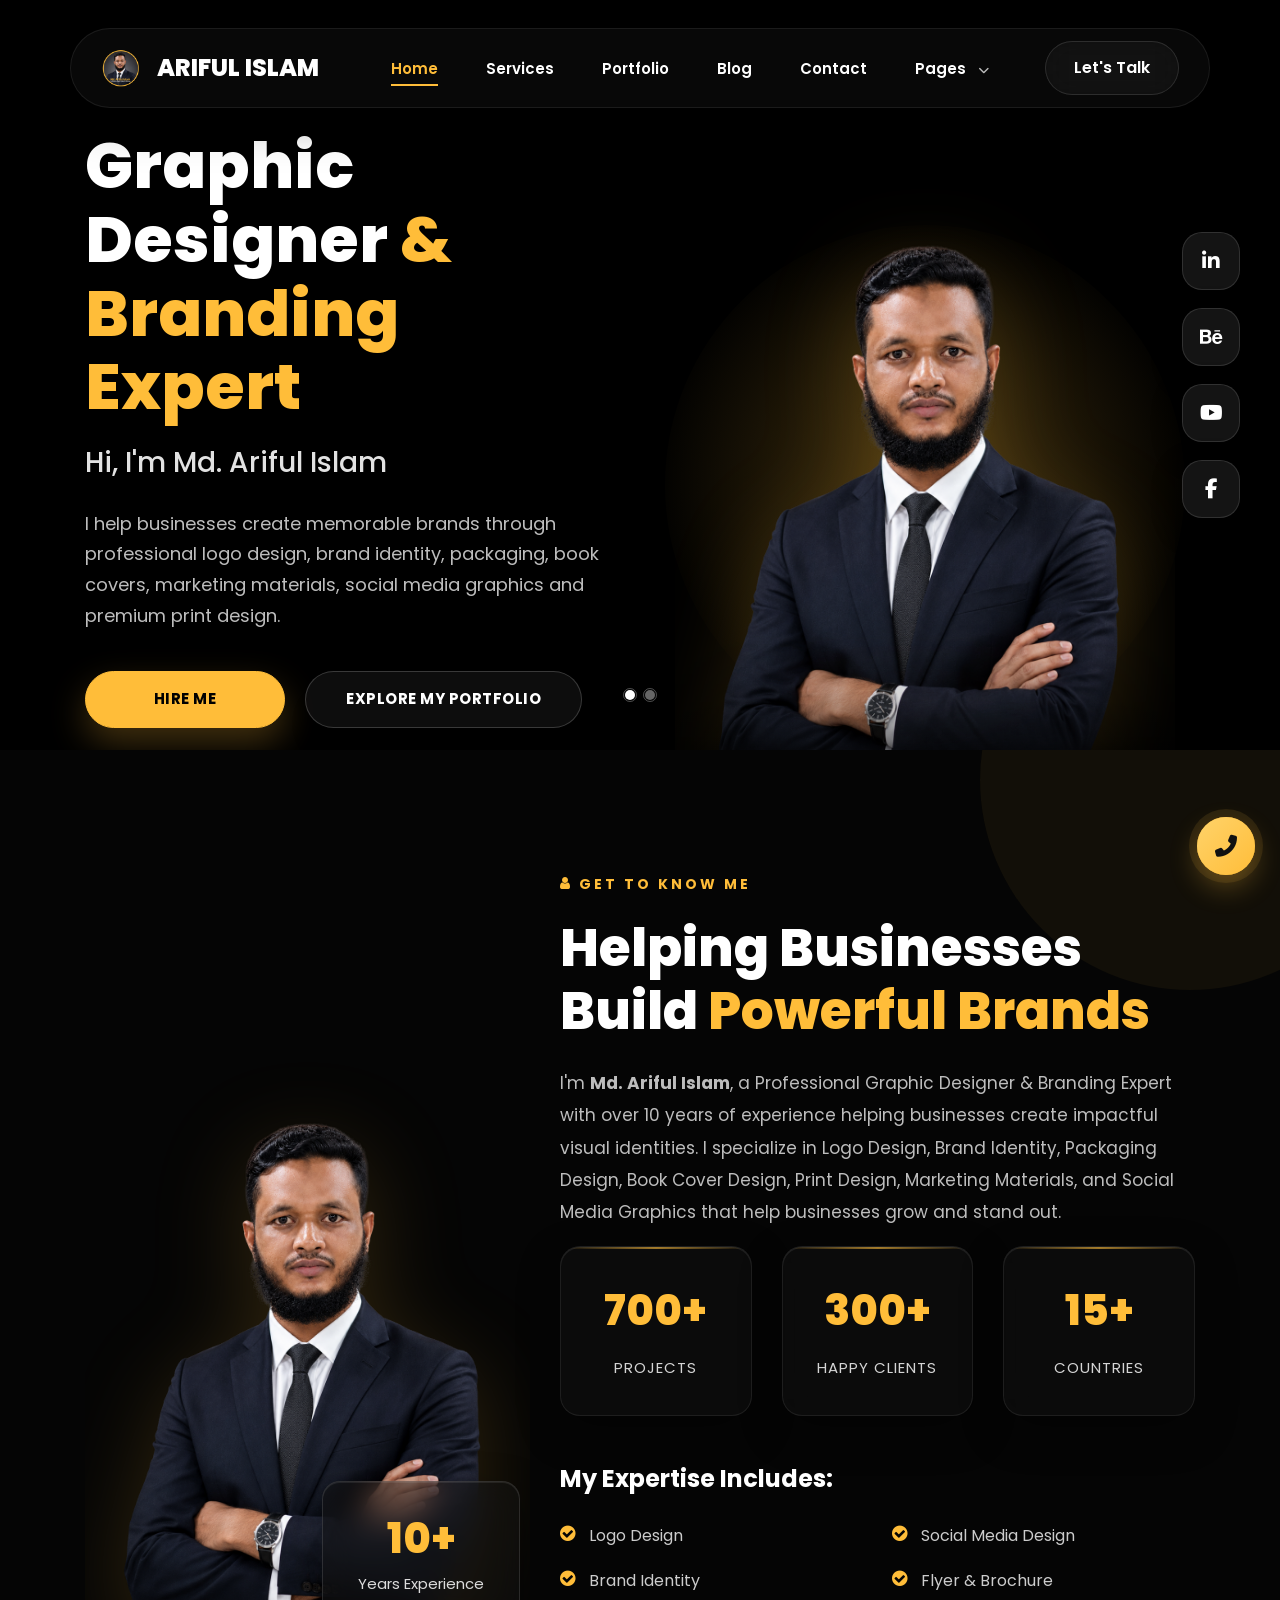
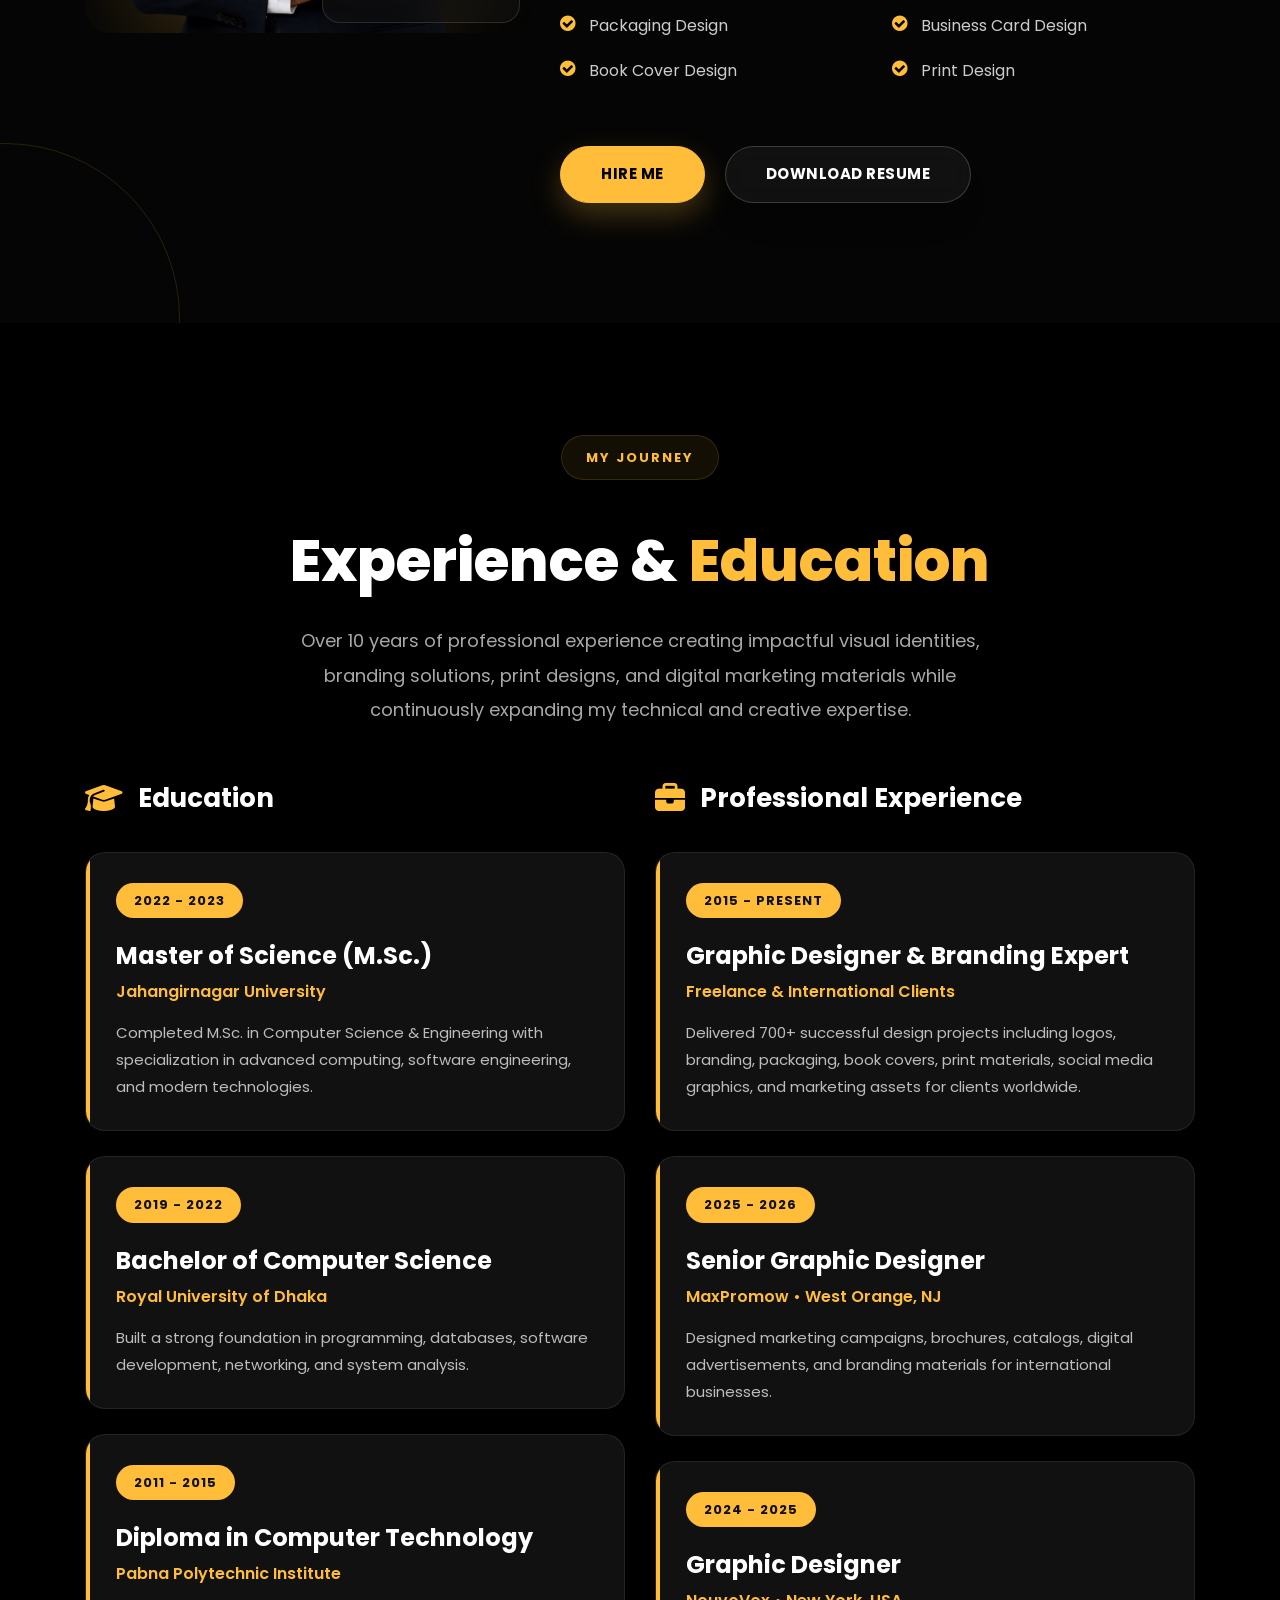
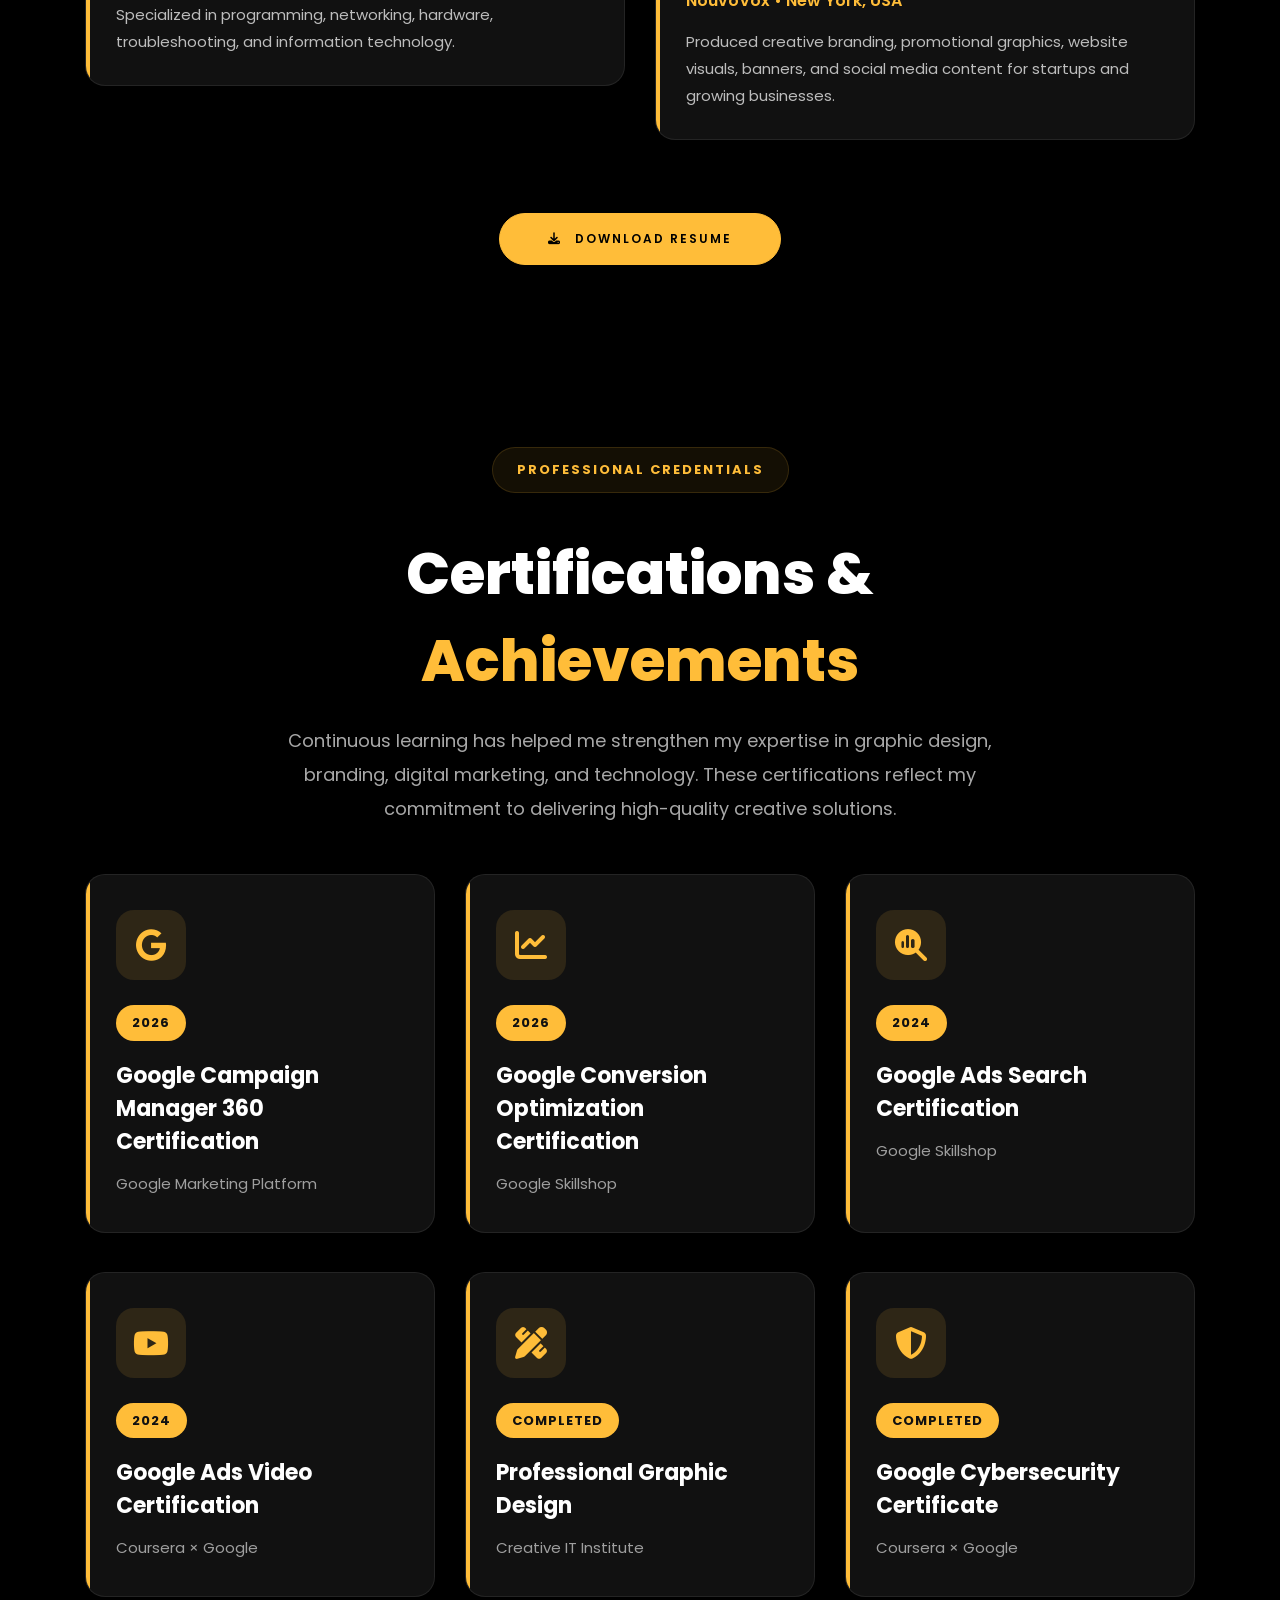
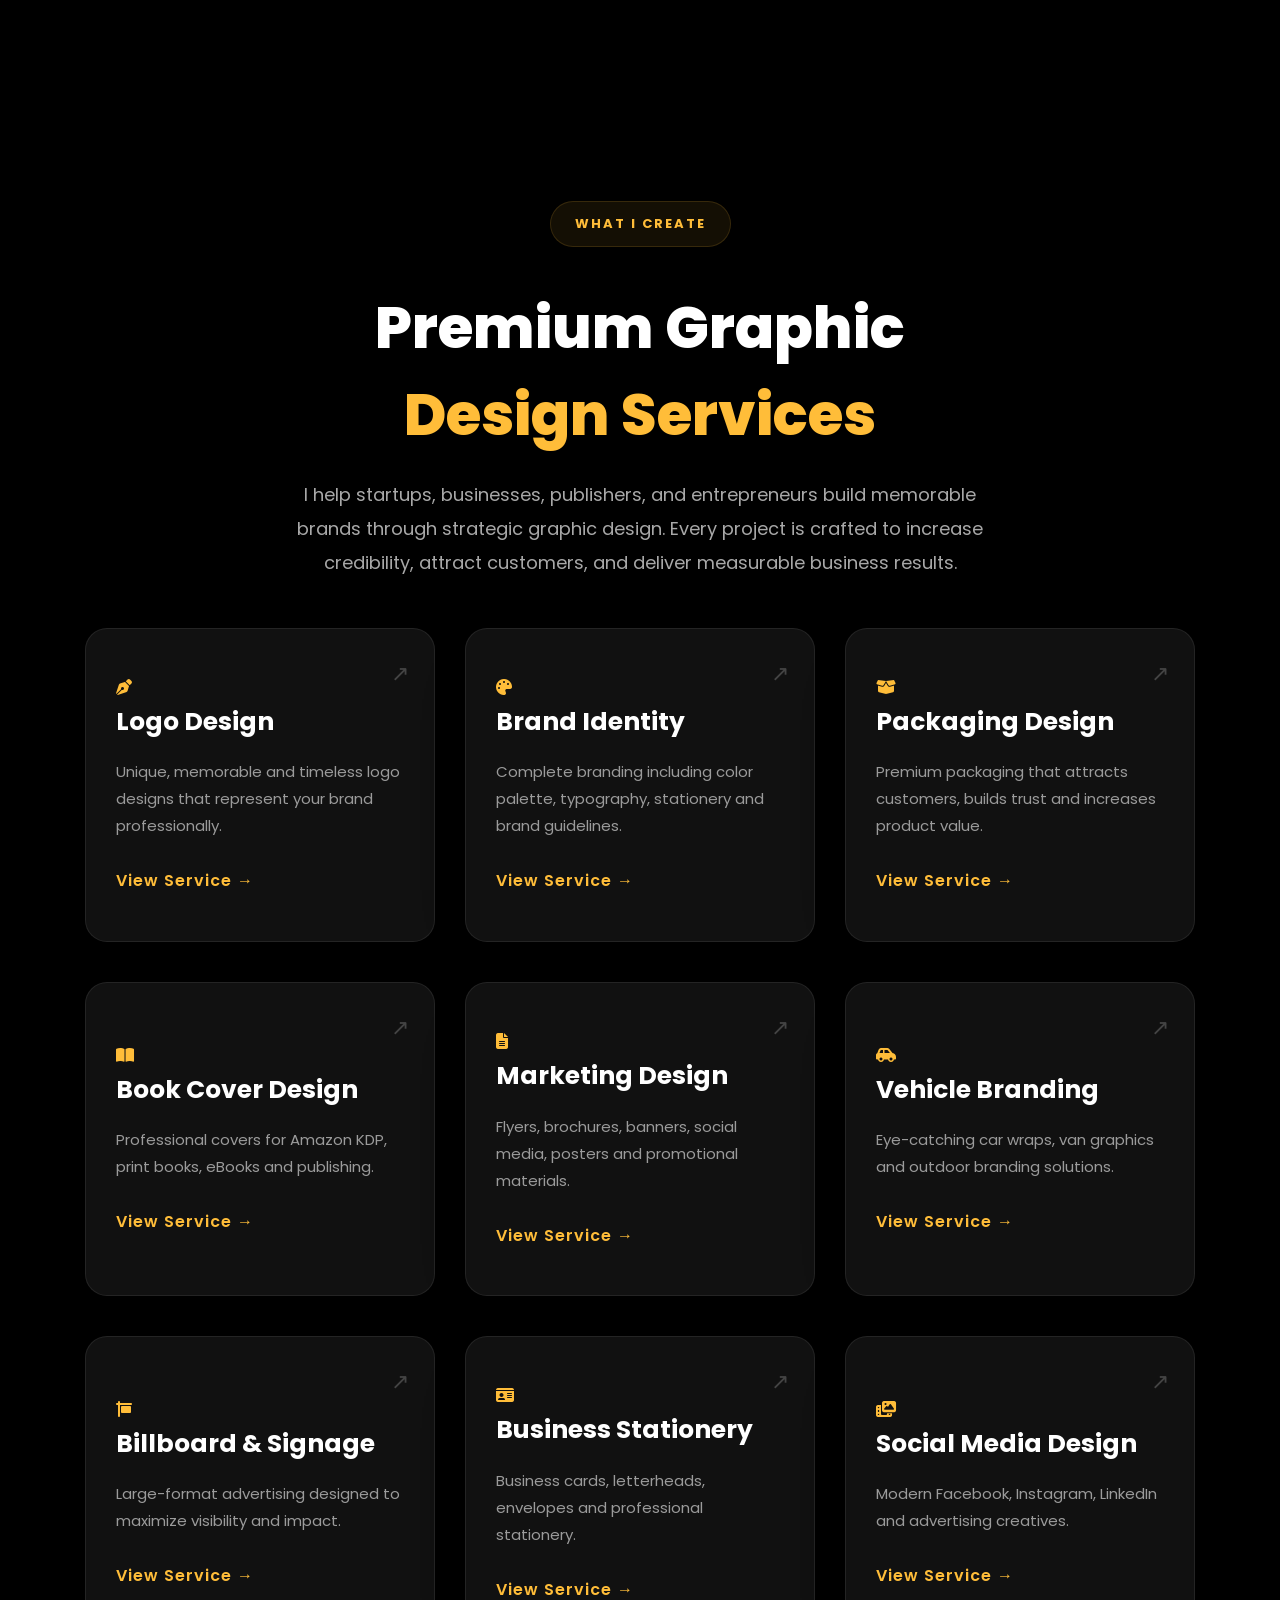
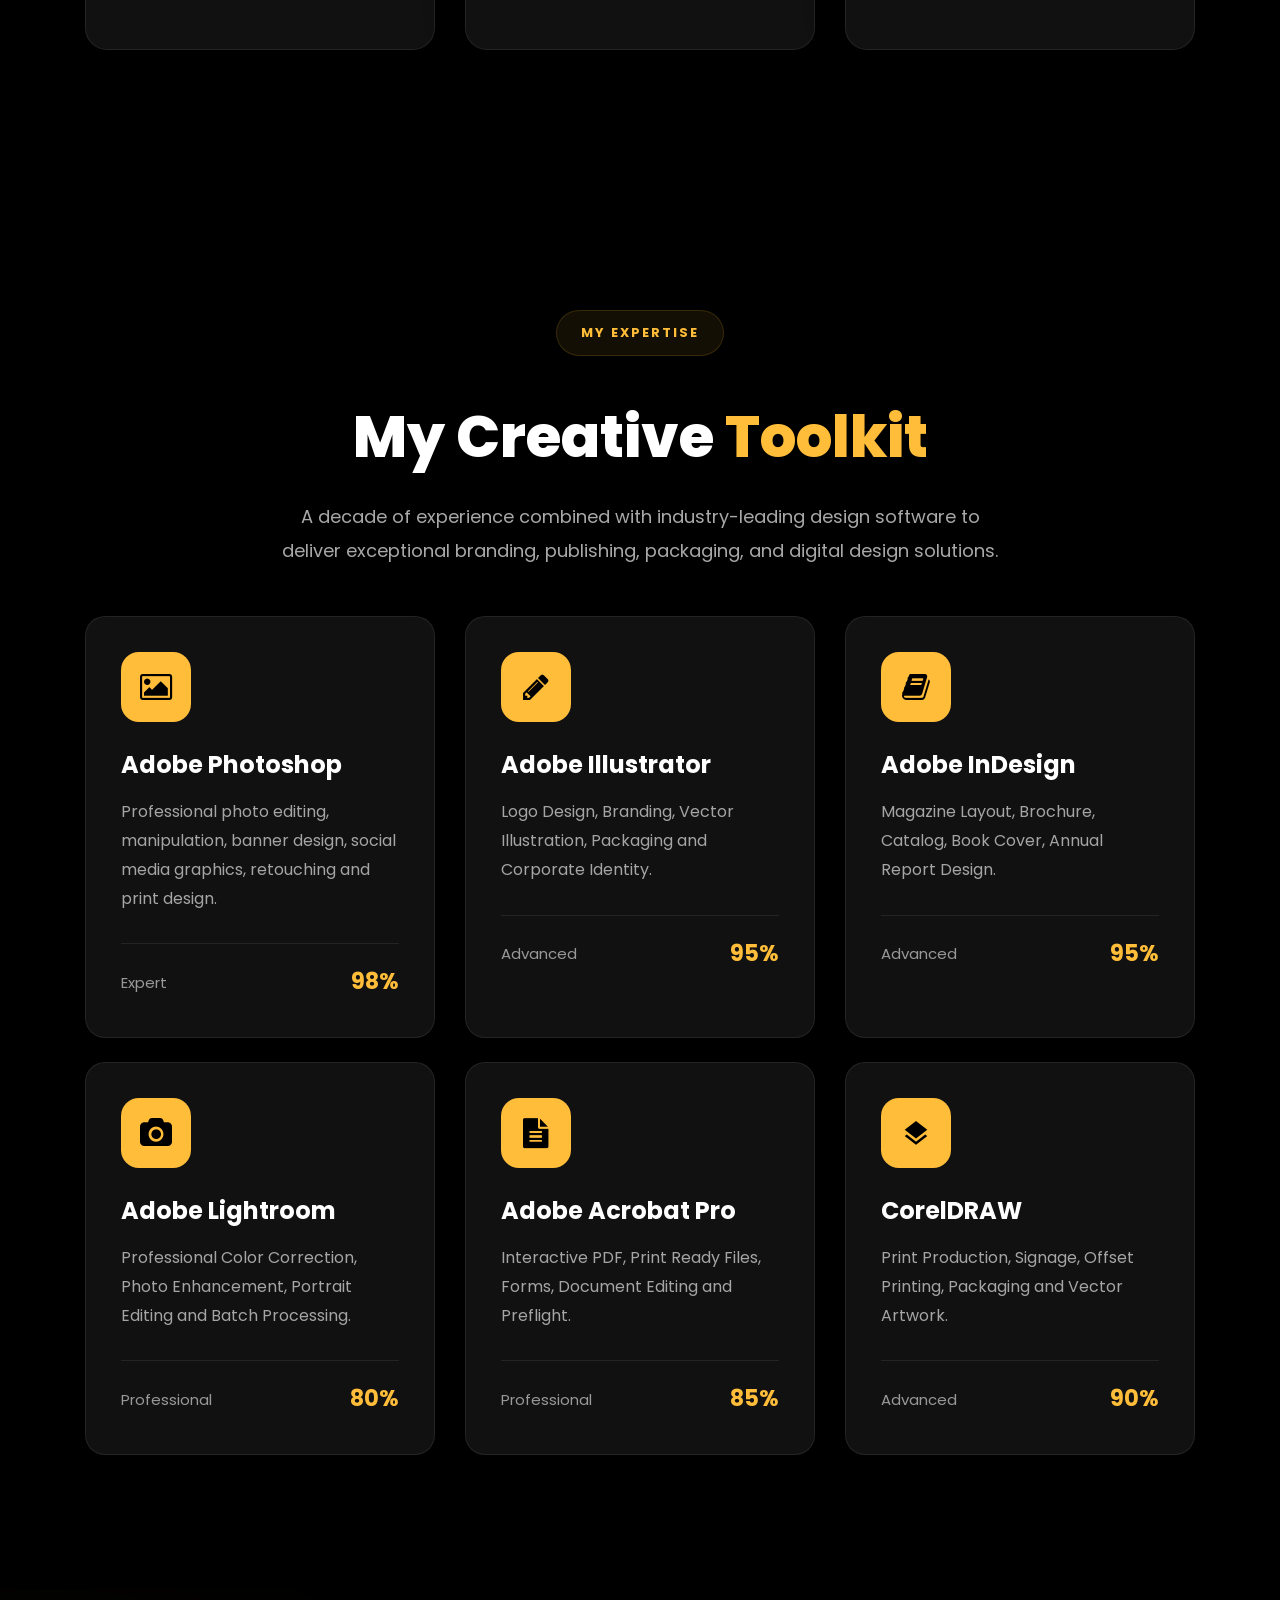
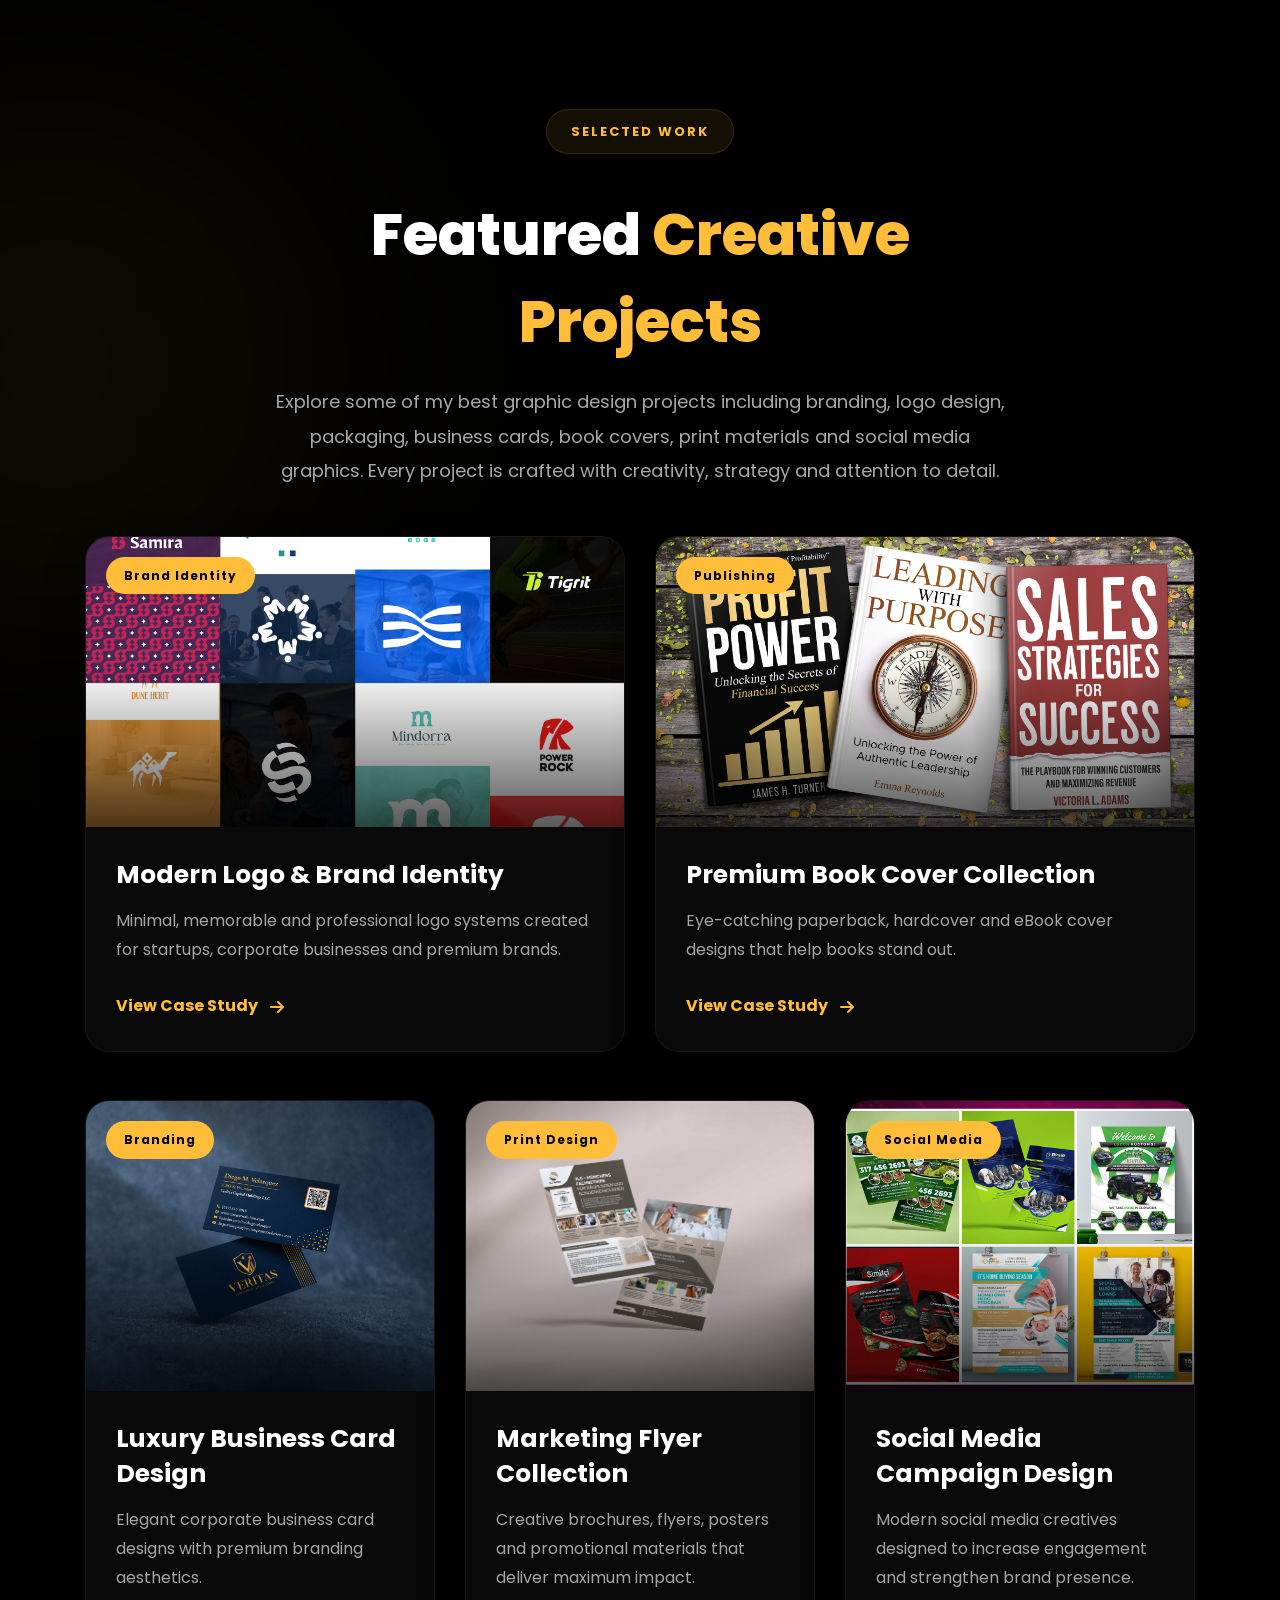
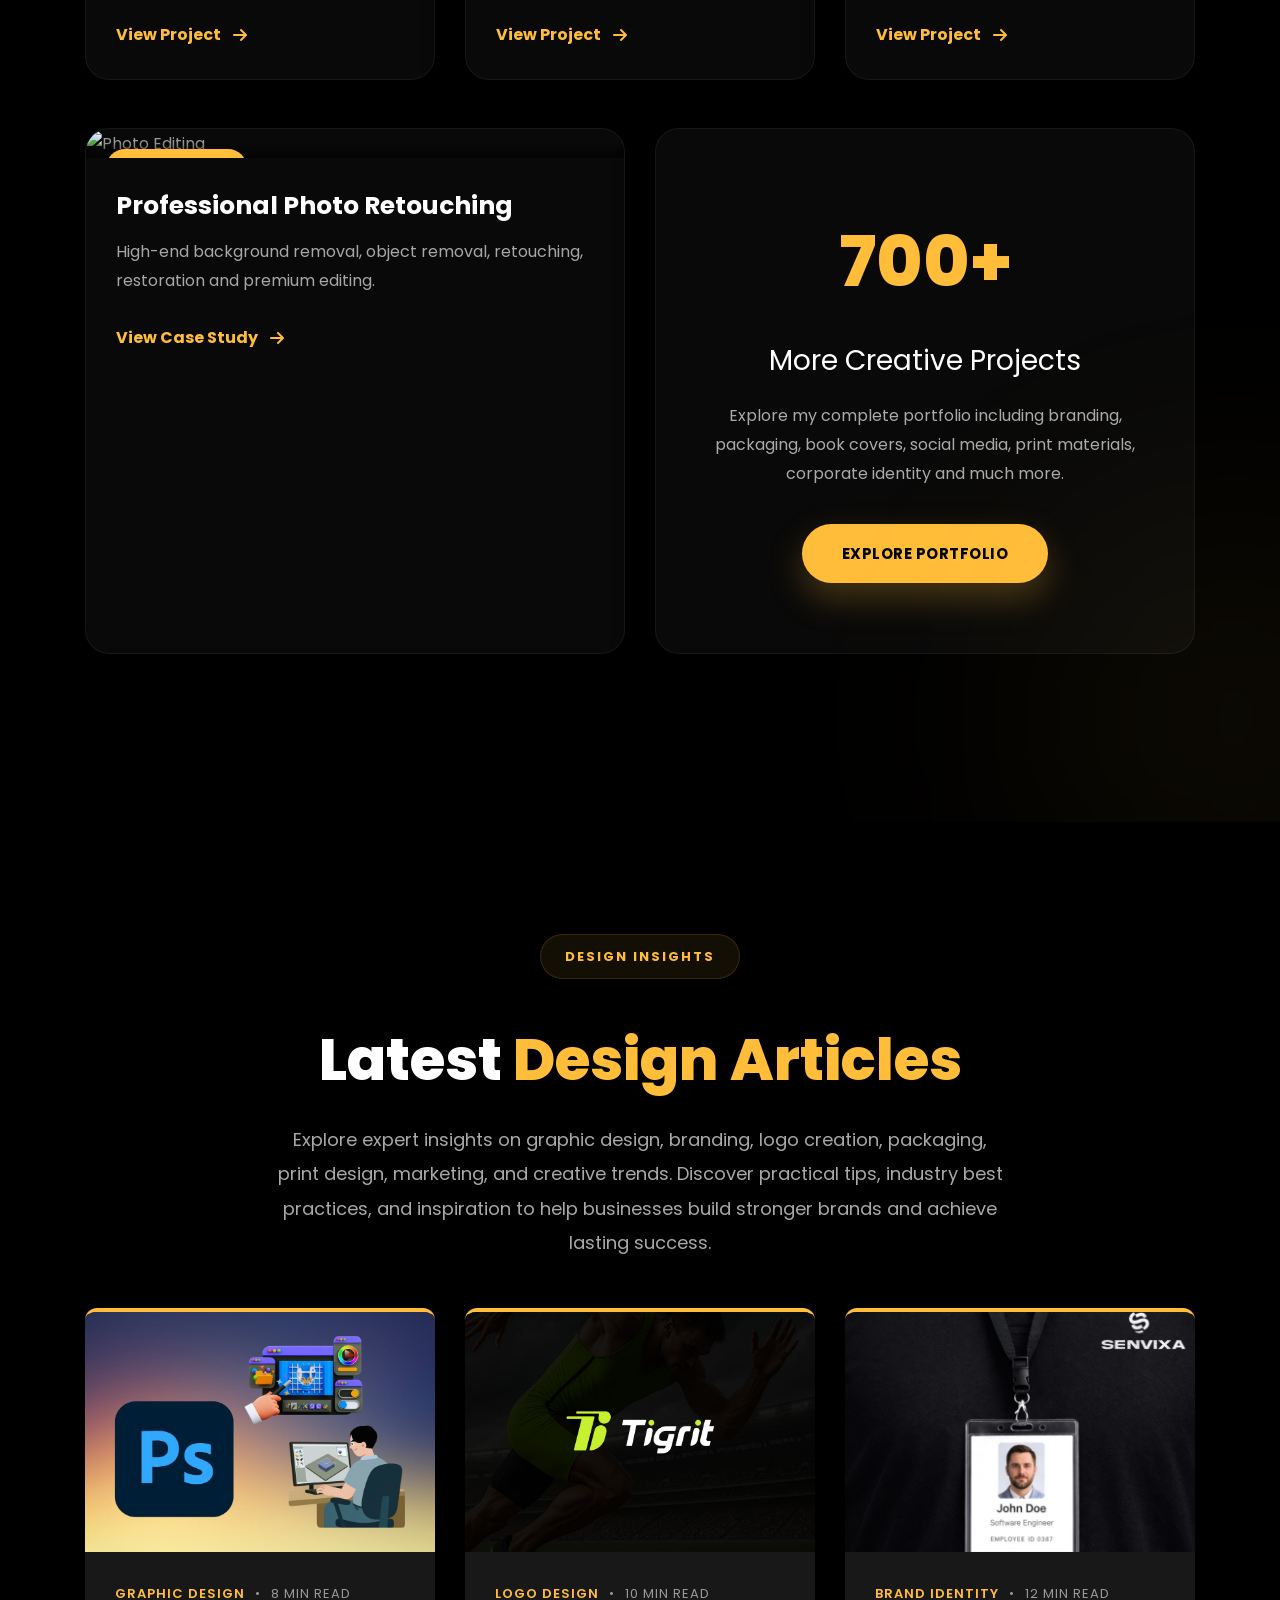
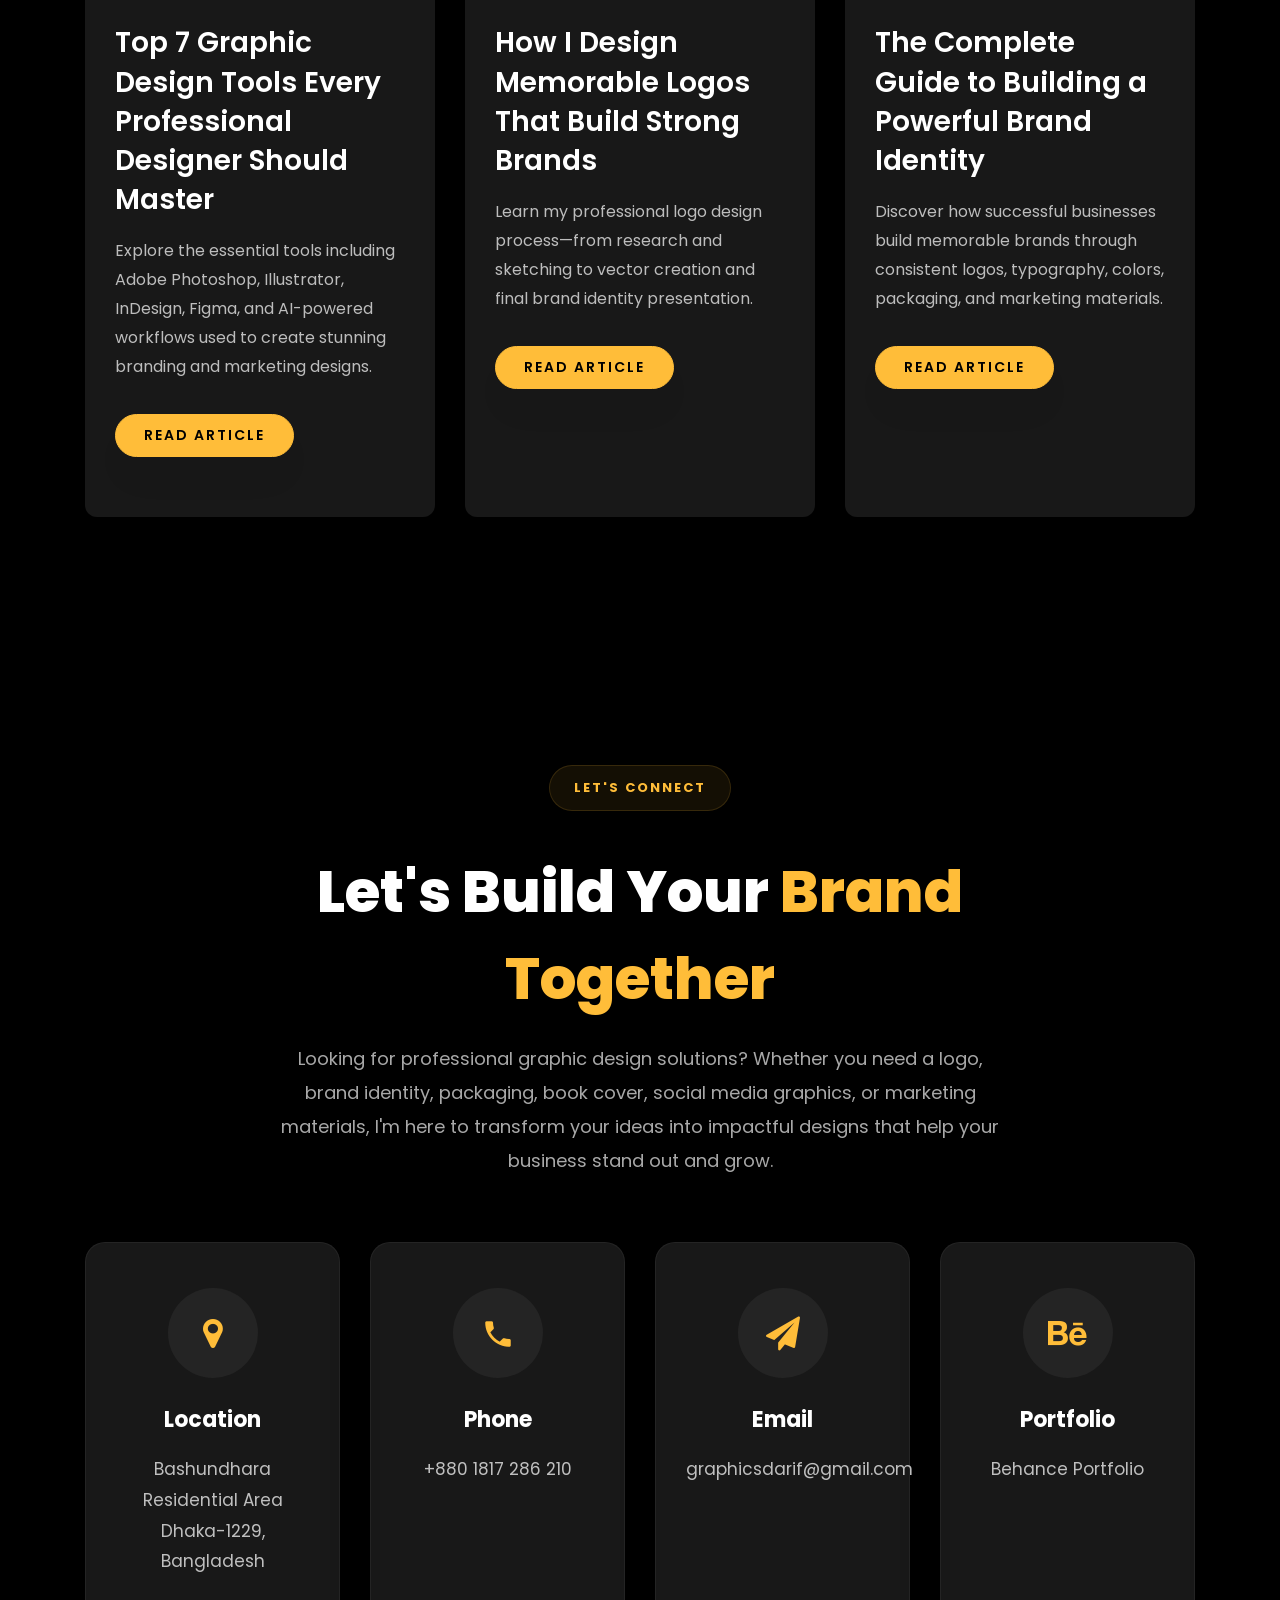
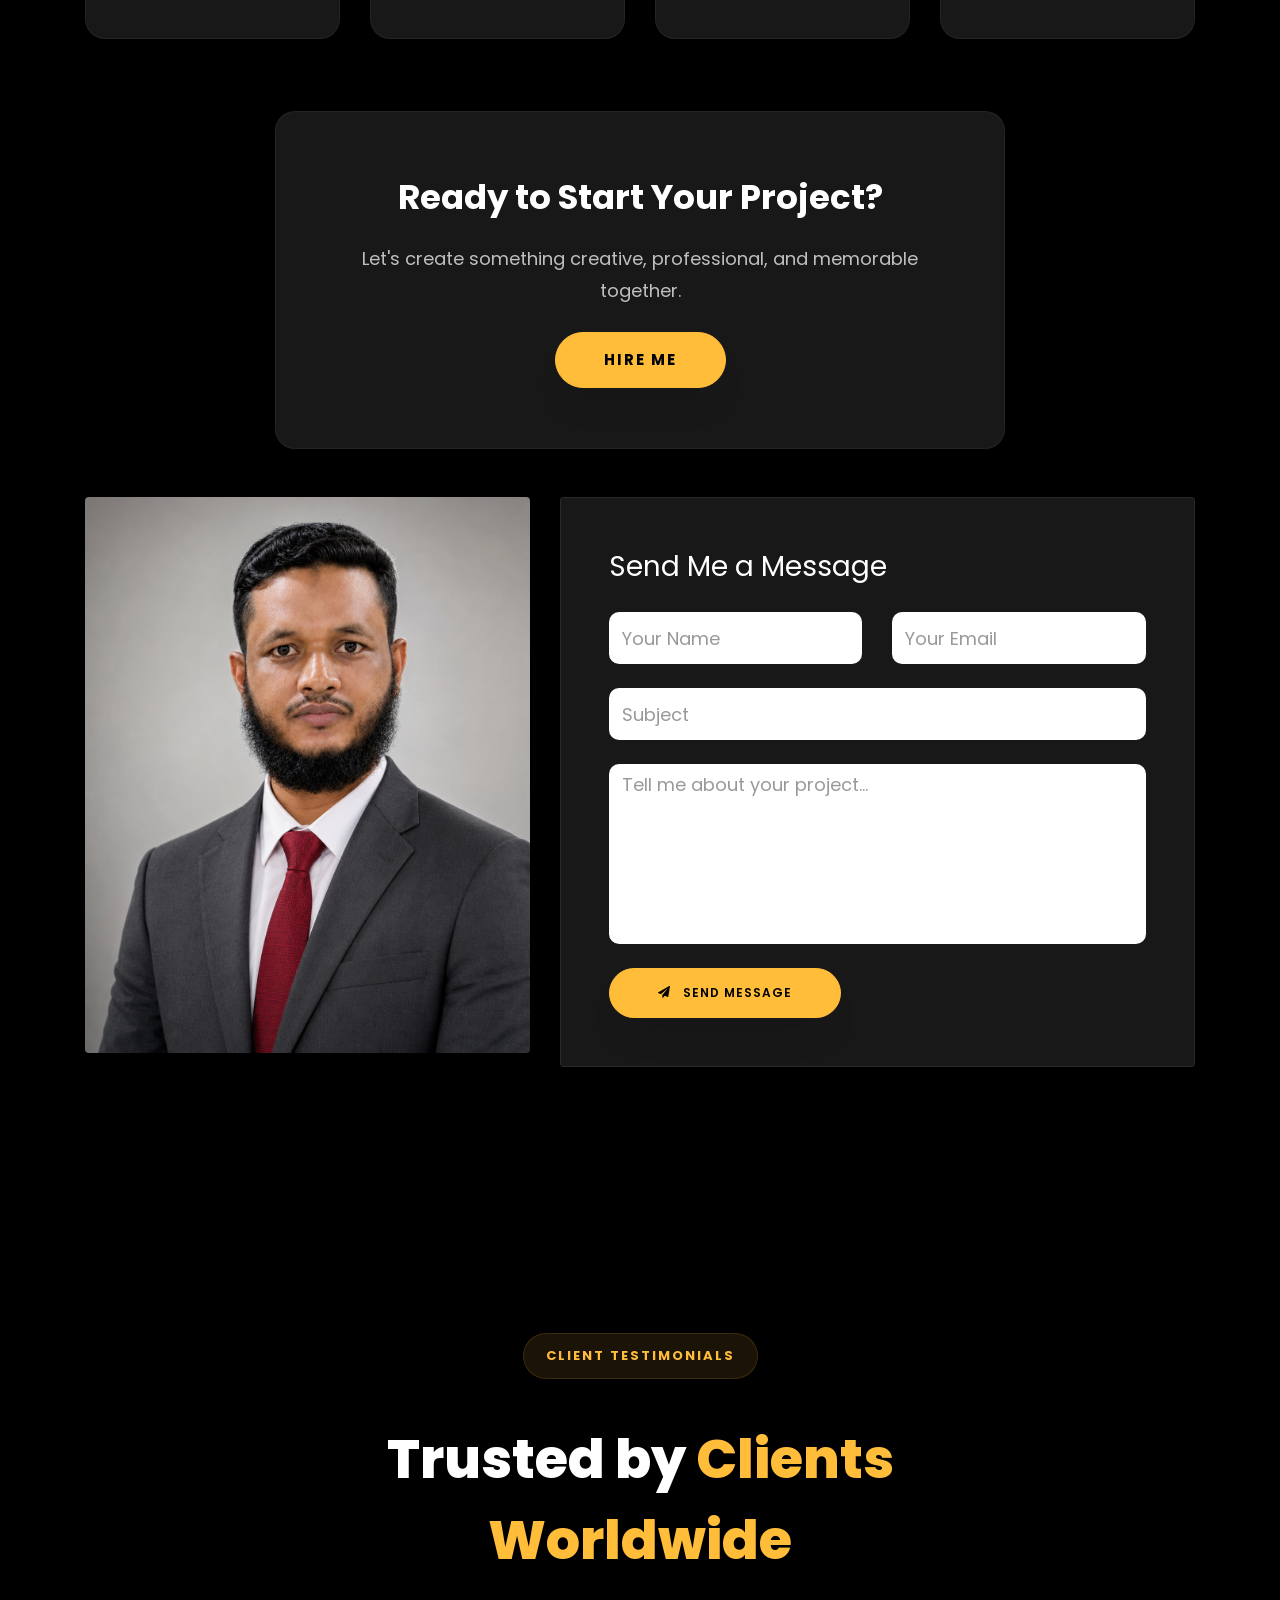
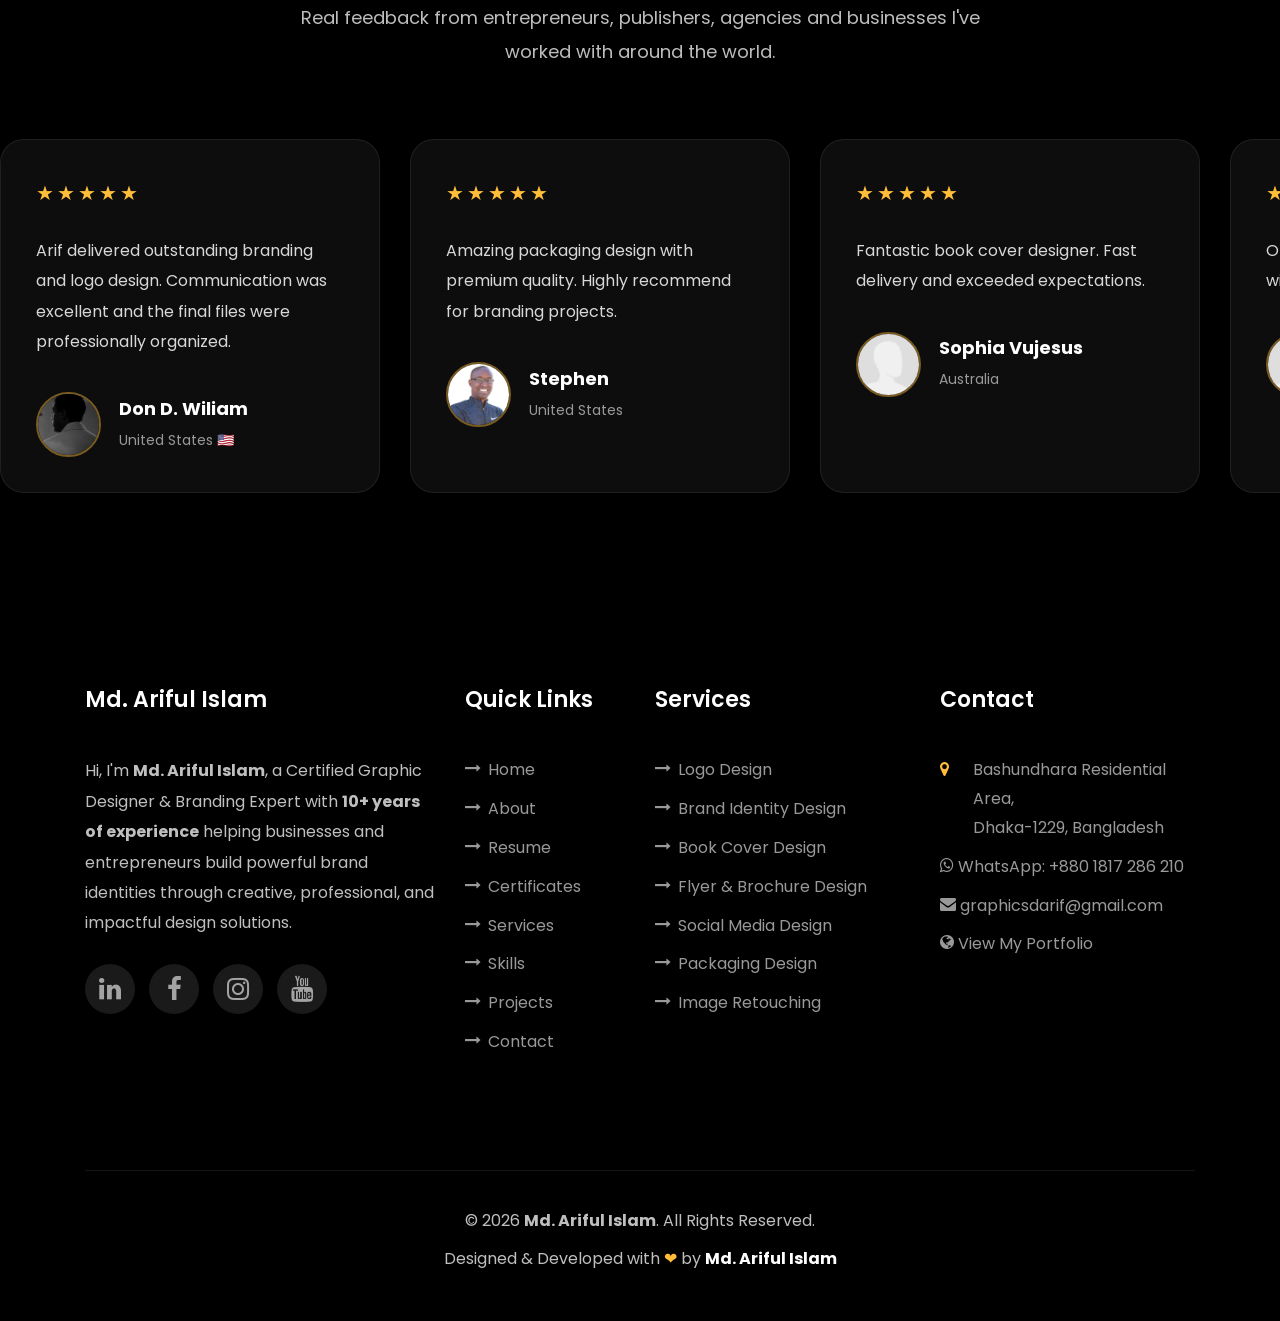
==== commit 85580d43: "Update index.html" ====
--- a/index.html
+++ b/index.html
@@ -482,7 +482,7 @@
                 </a>
 
 
-                <a href="https://www.youtube.com/"
+                <a href="https://www.youtube.com/@graphicmanbd"
                     target="_blank"
                     class="social-item">
                     <i class="fab fa-youtube"></i>
@@ -497,7 +497,7 @@
                 -->
 
 
-                <a href="https://www.facebook.com/"
+                <a href="https://www.facebook.com/graphicsarif/"
                     target="_blank"
                     class="social-item">
                     <i class="fab fa-facebook-f"></i>
@@ -676,7 +676,7 @@
 
                     </a>
 
-                    <a href="https://drive.google.com/file/d/1u-ccAhfBvJAgB079G85mNv6-cObBXYBS/view?usp=sharing"
+                    <a href="https://drive.google.com/file/d/130OEu_QwrbqMipXZsGqbGJaoZ4QgHIxq/view?usp=sharing"
                        target="_blank"
                        class="btn btn-outline-light">
 
@@ -857,7 +857,7 @@
 
             <div class="col-md-12 text-center ftco-animate">
 
-                <a href="https://drive.google.com/file/d/1EniputZFiZ73sLqeTtPVaJBL_E-fJ0Fa/view?usp=sharing"
+                <a href="https://drive.google.com/file/d/130OEu_QwrbqMipXZsGqbGJaoZ4QgHIxq/view?usp=sharing"
                    target="_blank"
                    class="btn btn-primary py-3 px-5">
 
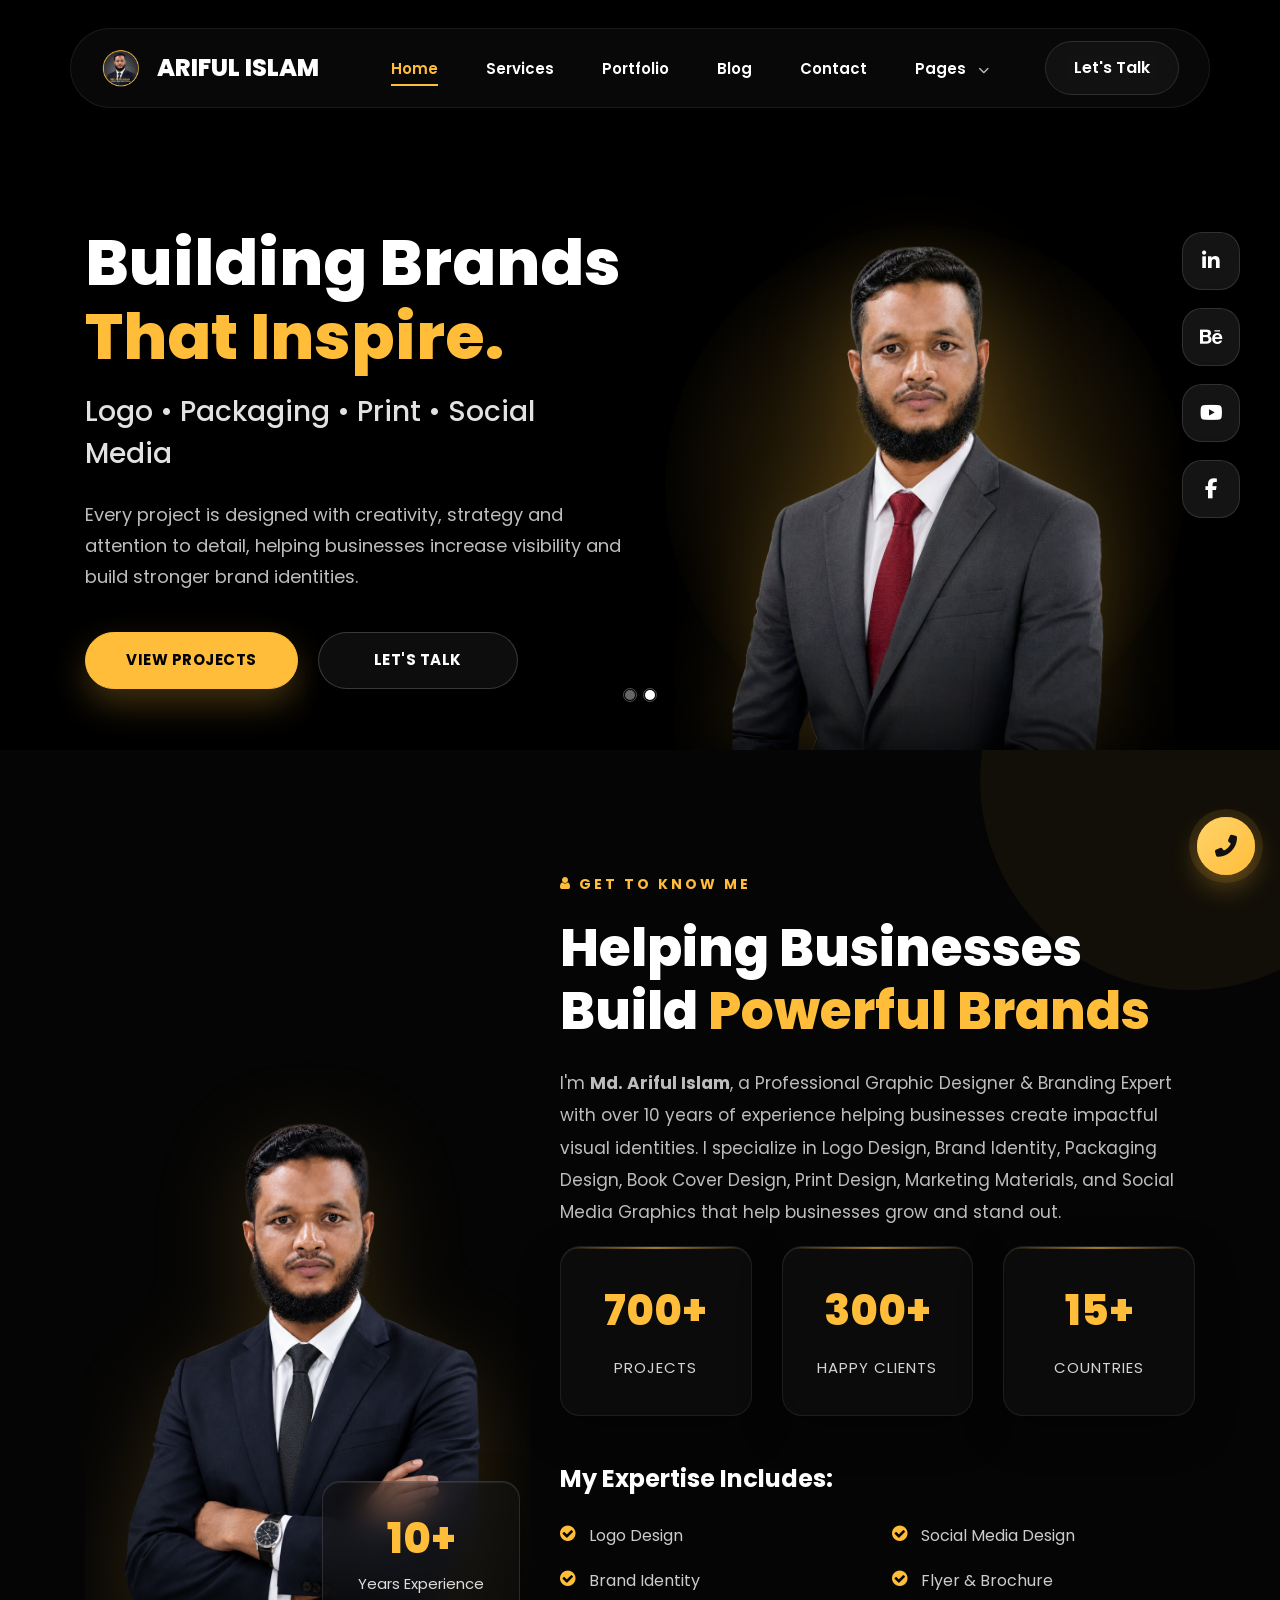
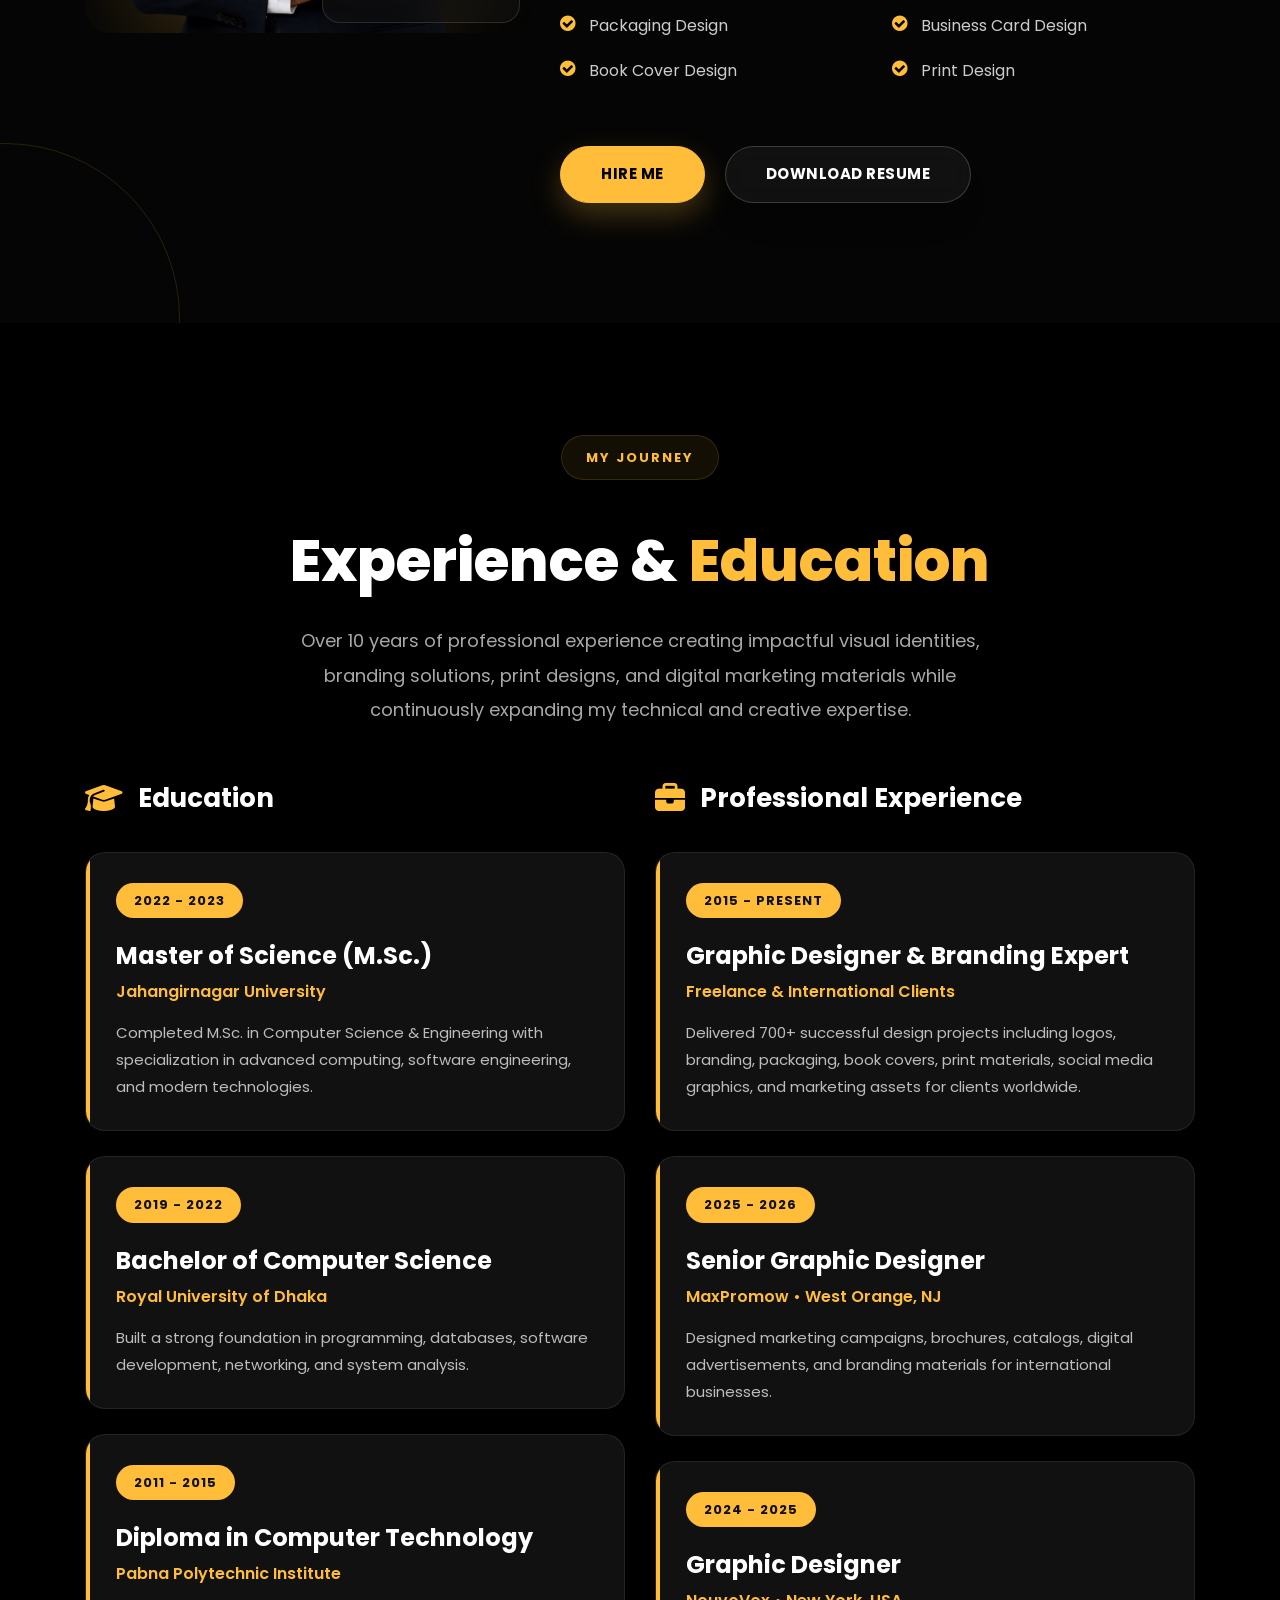
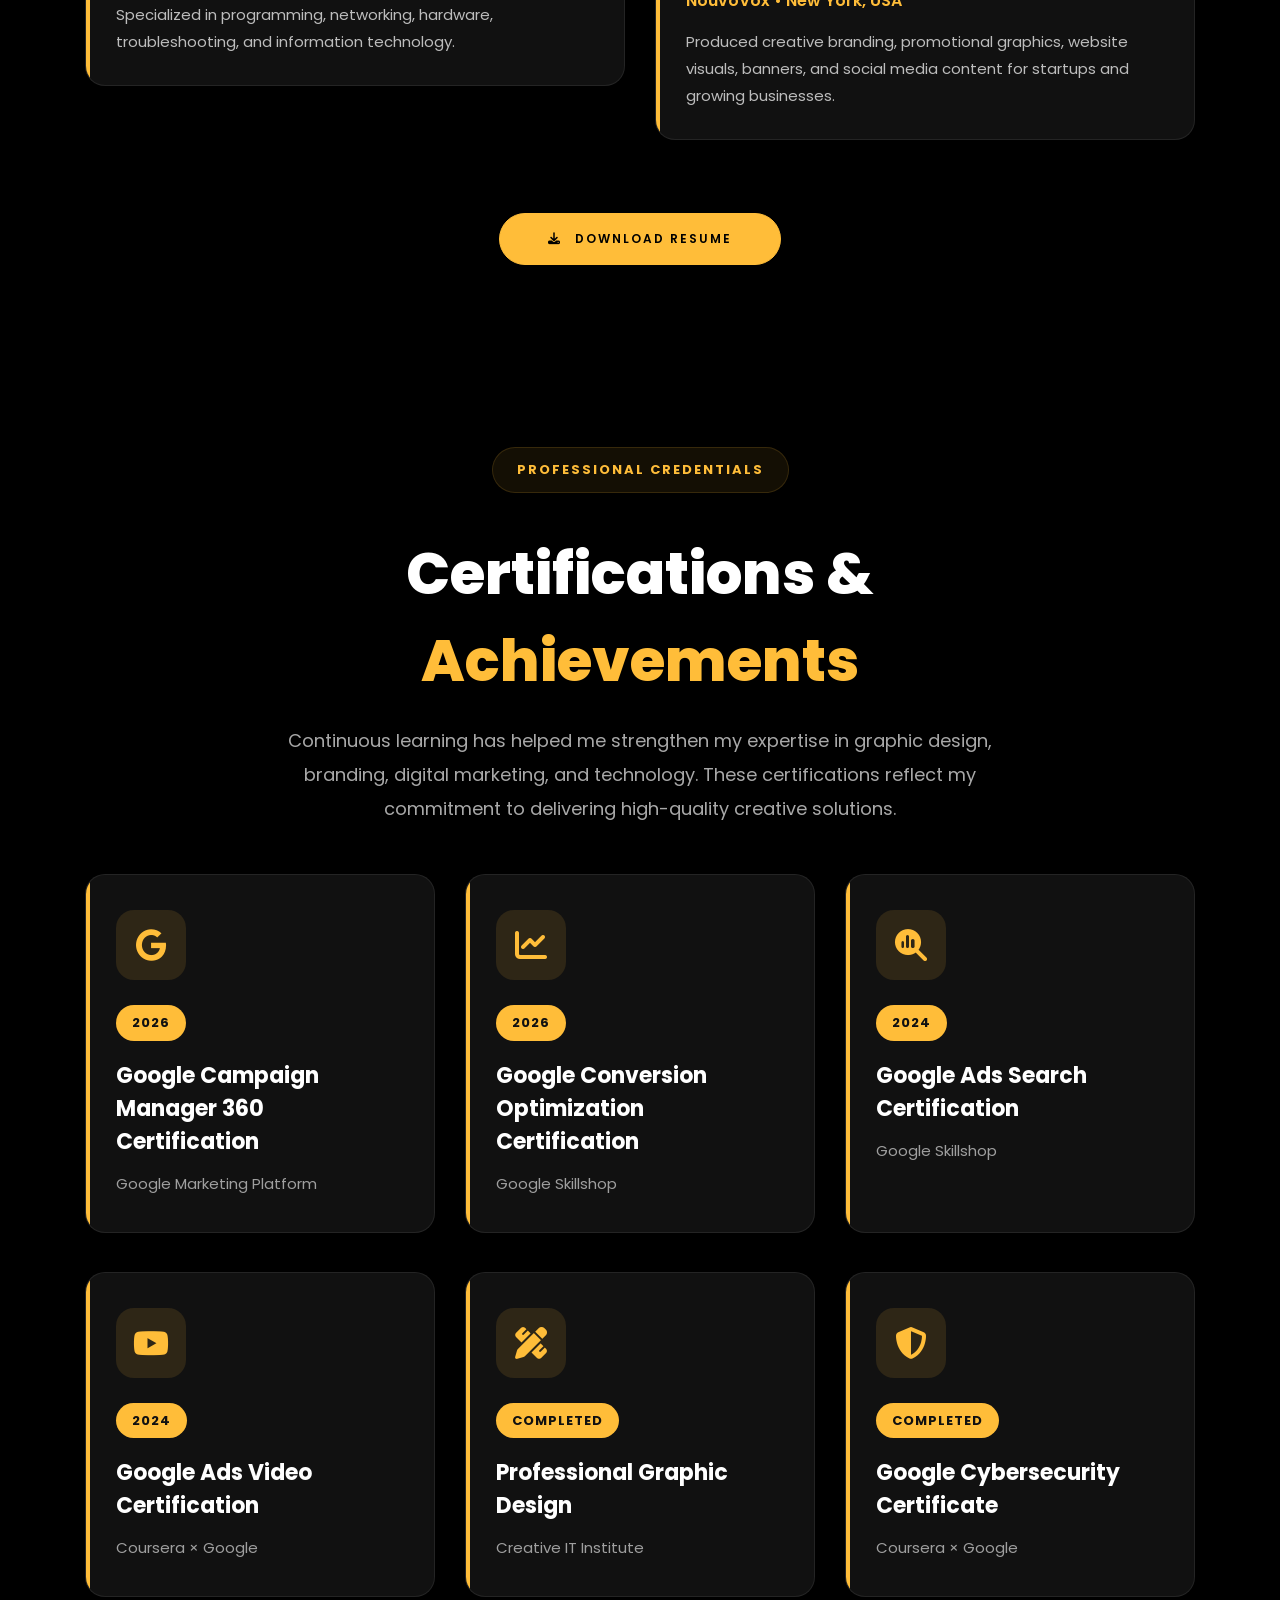
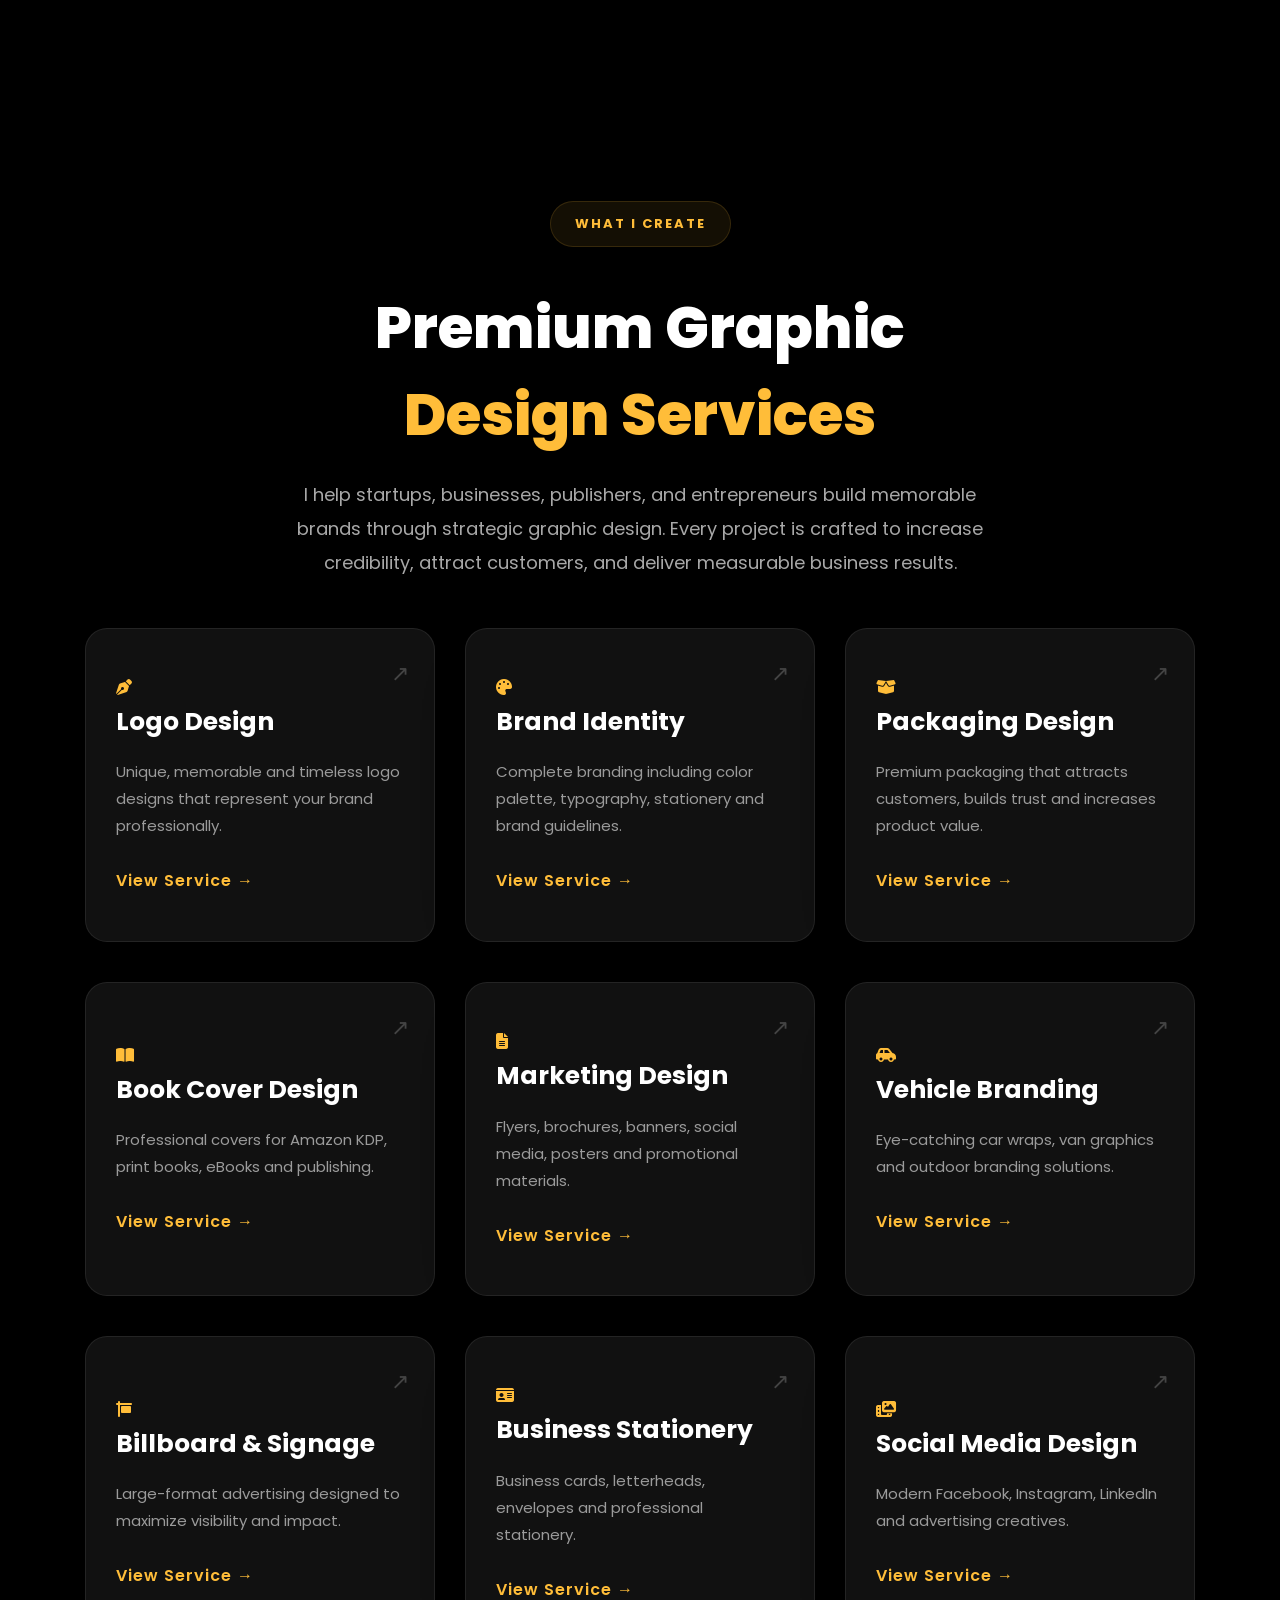
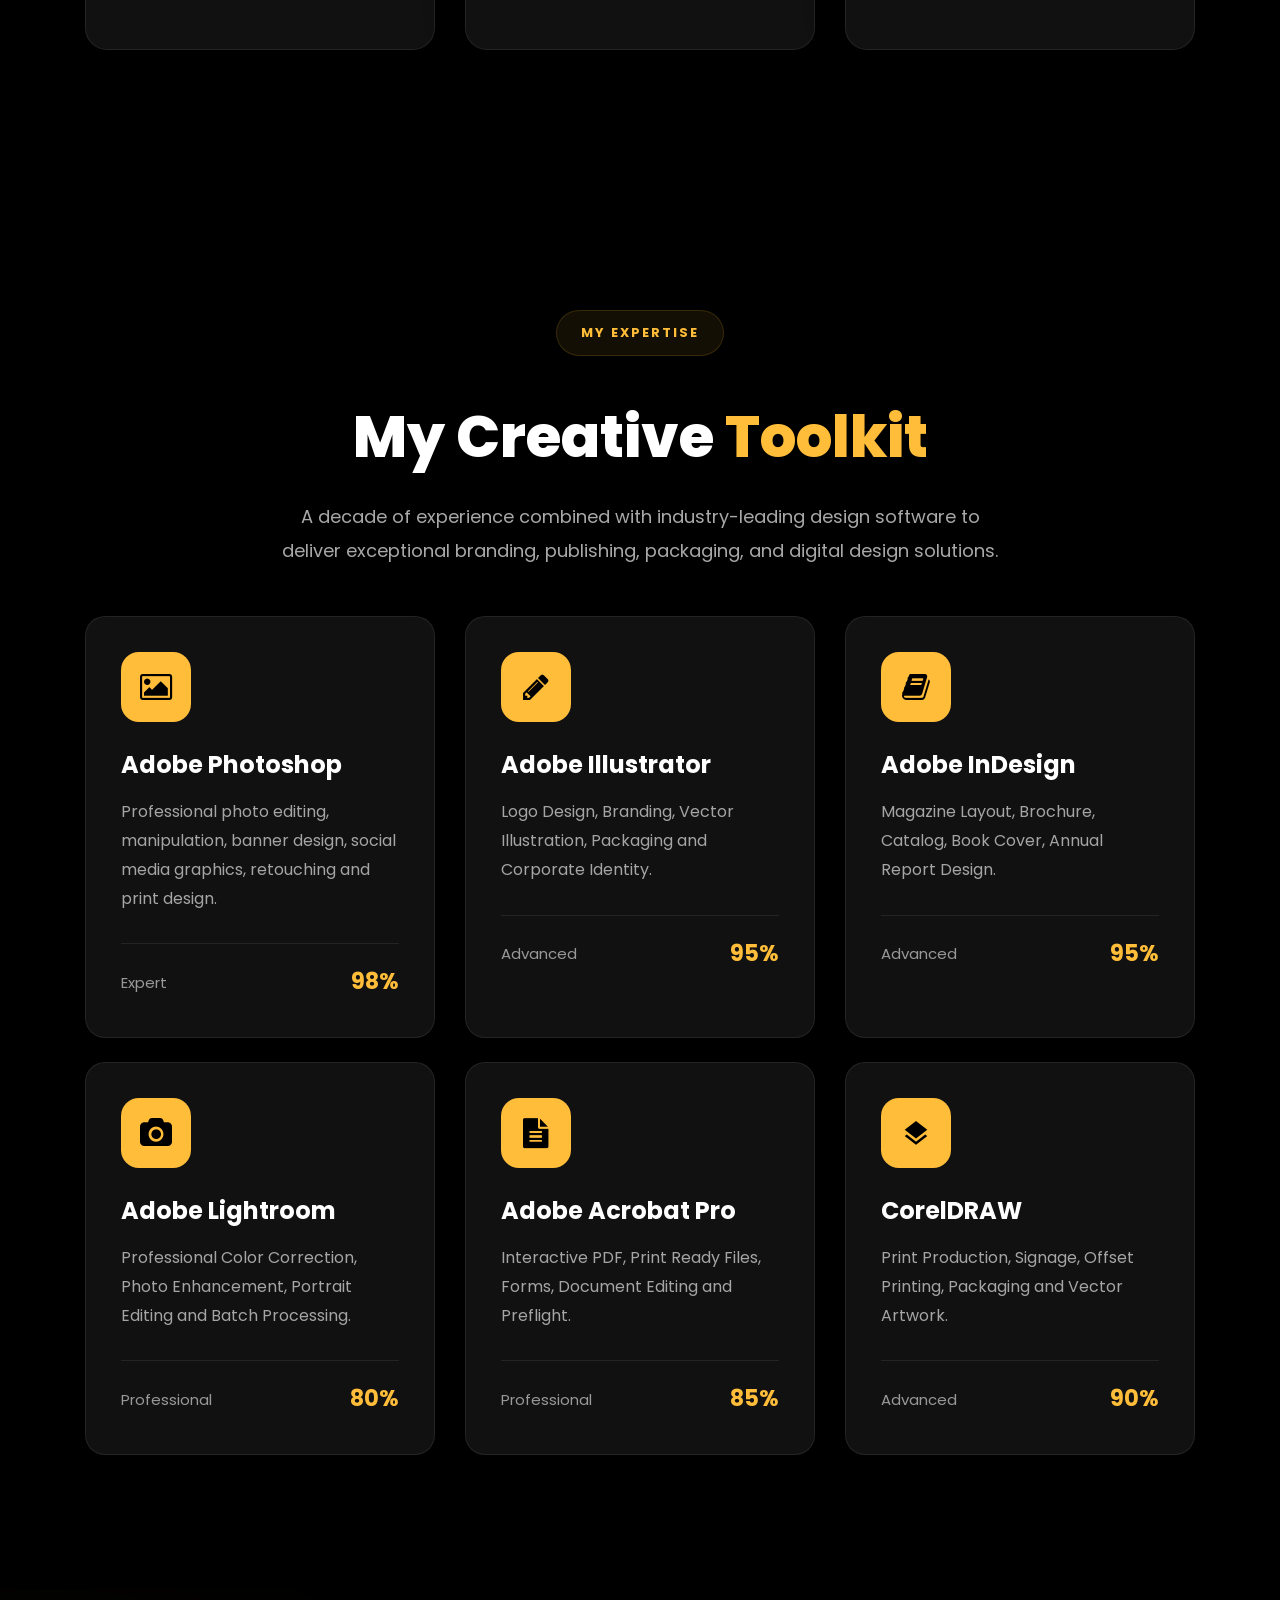
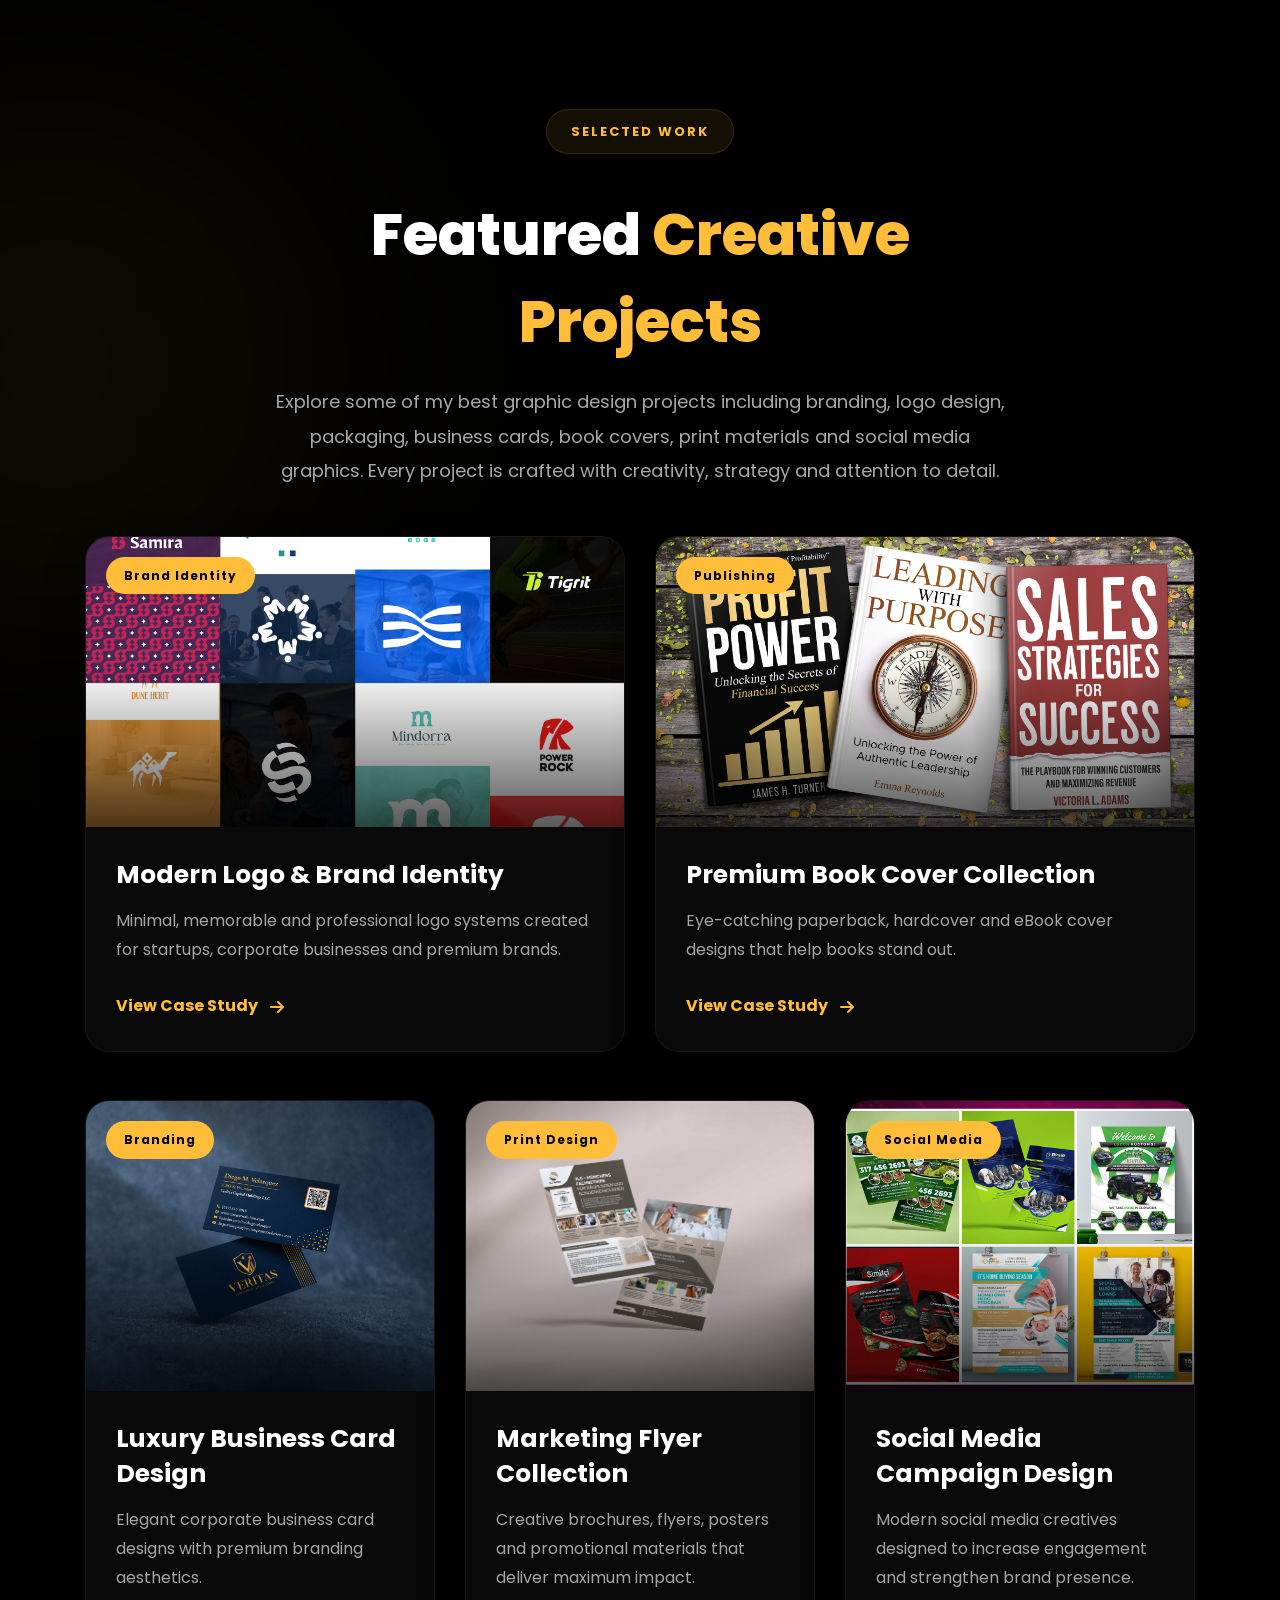
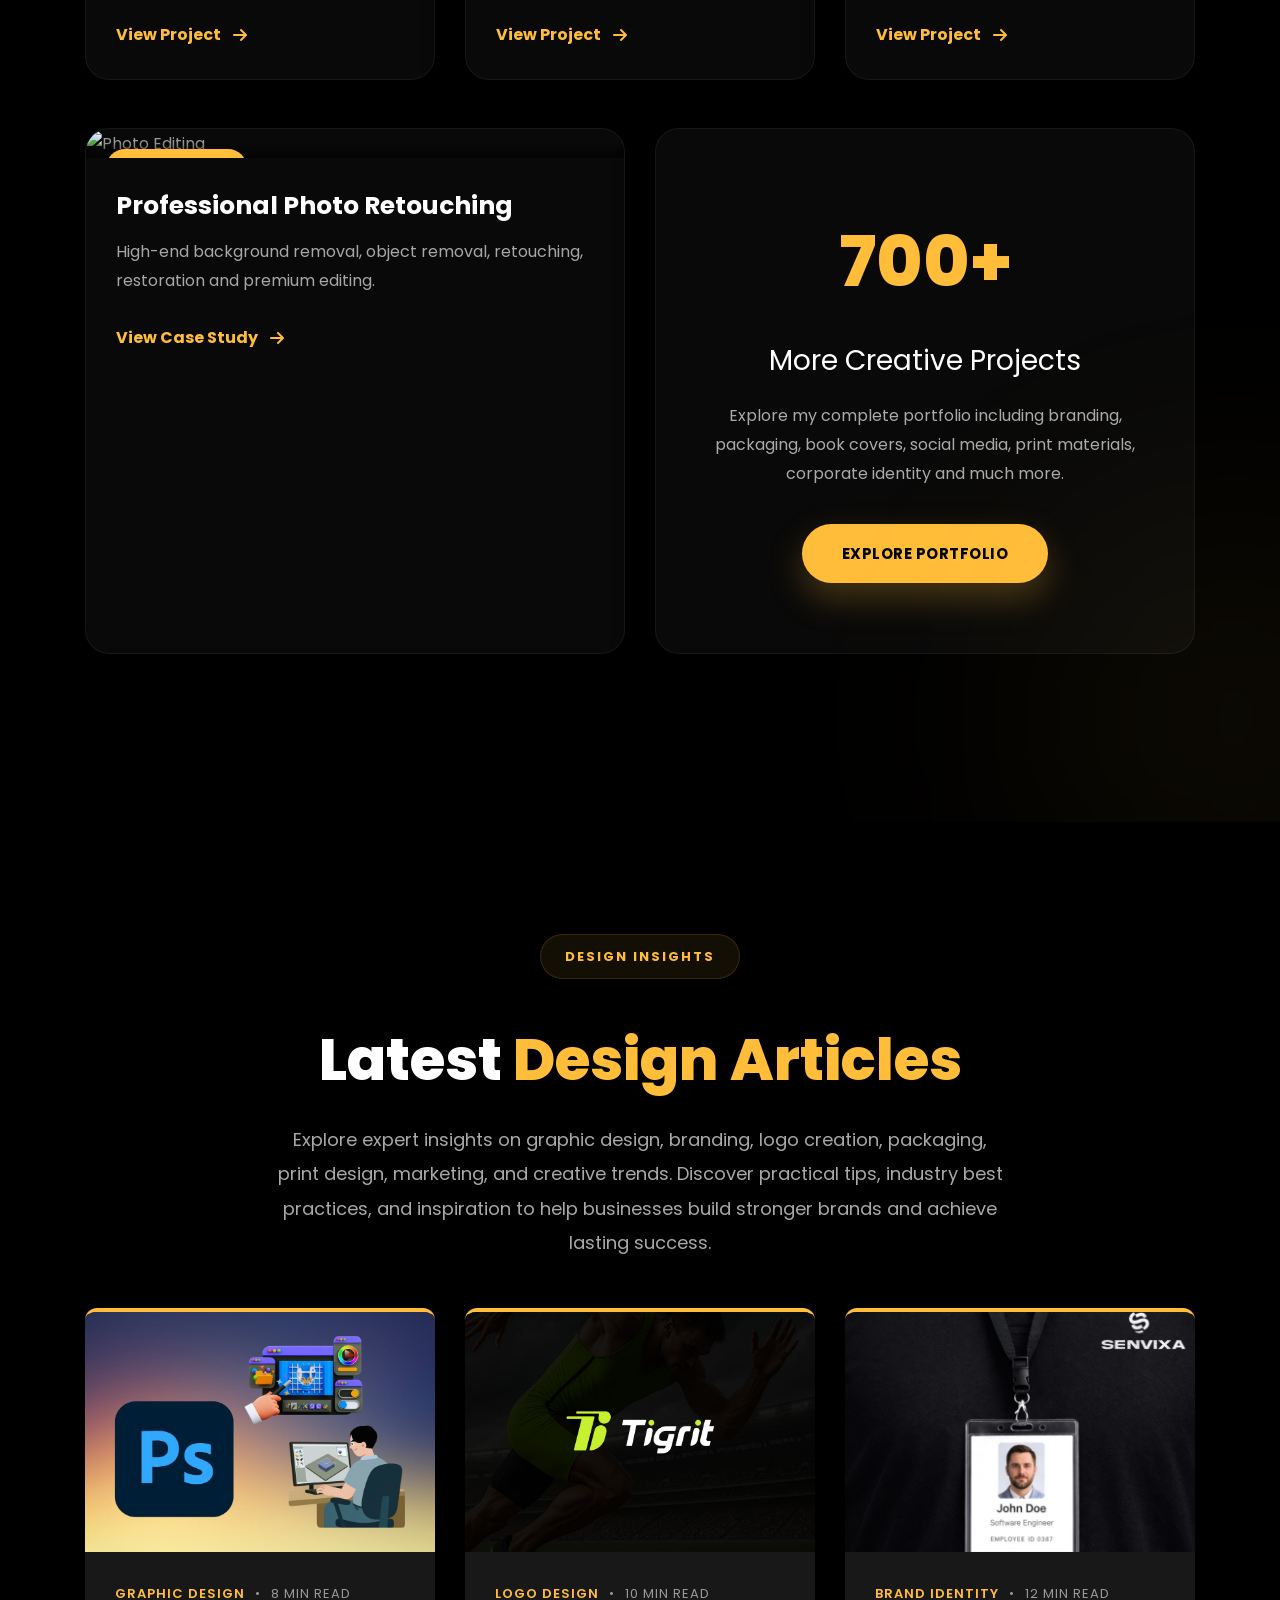
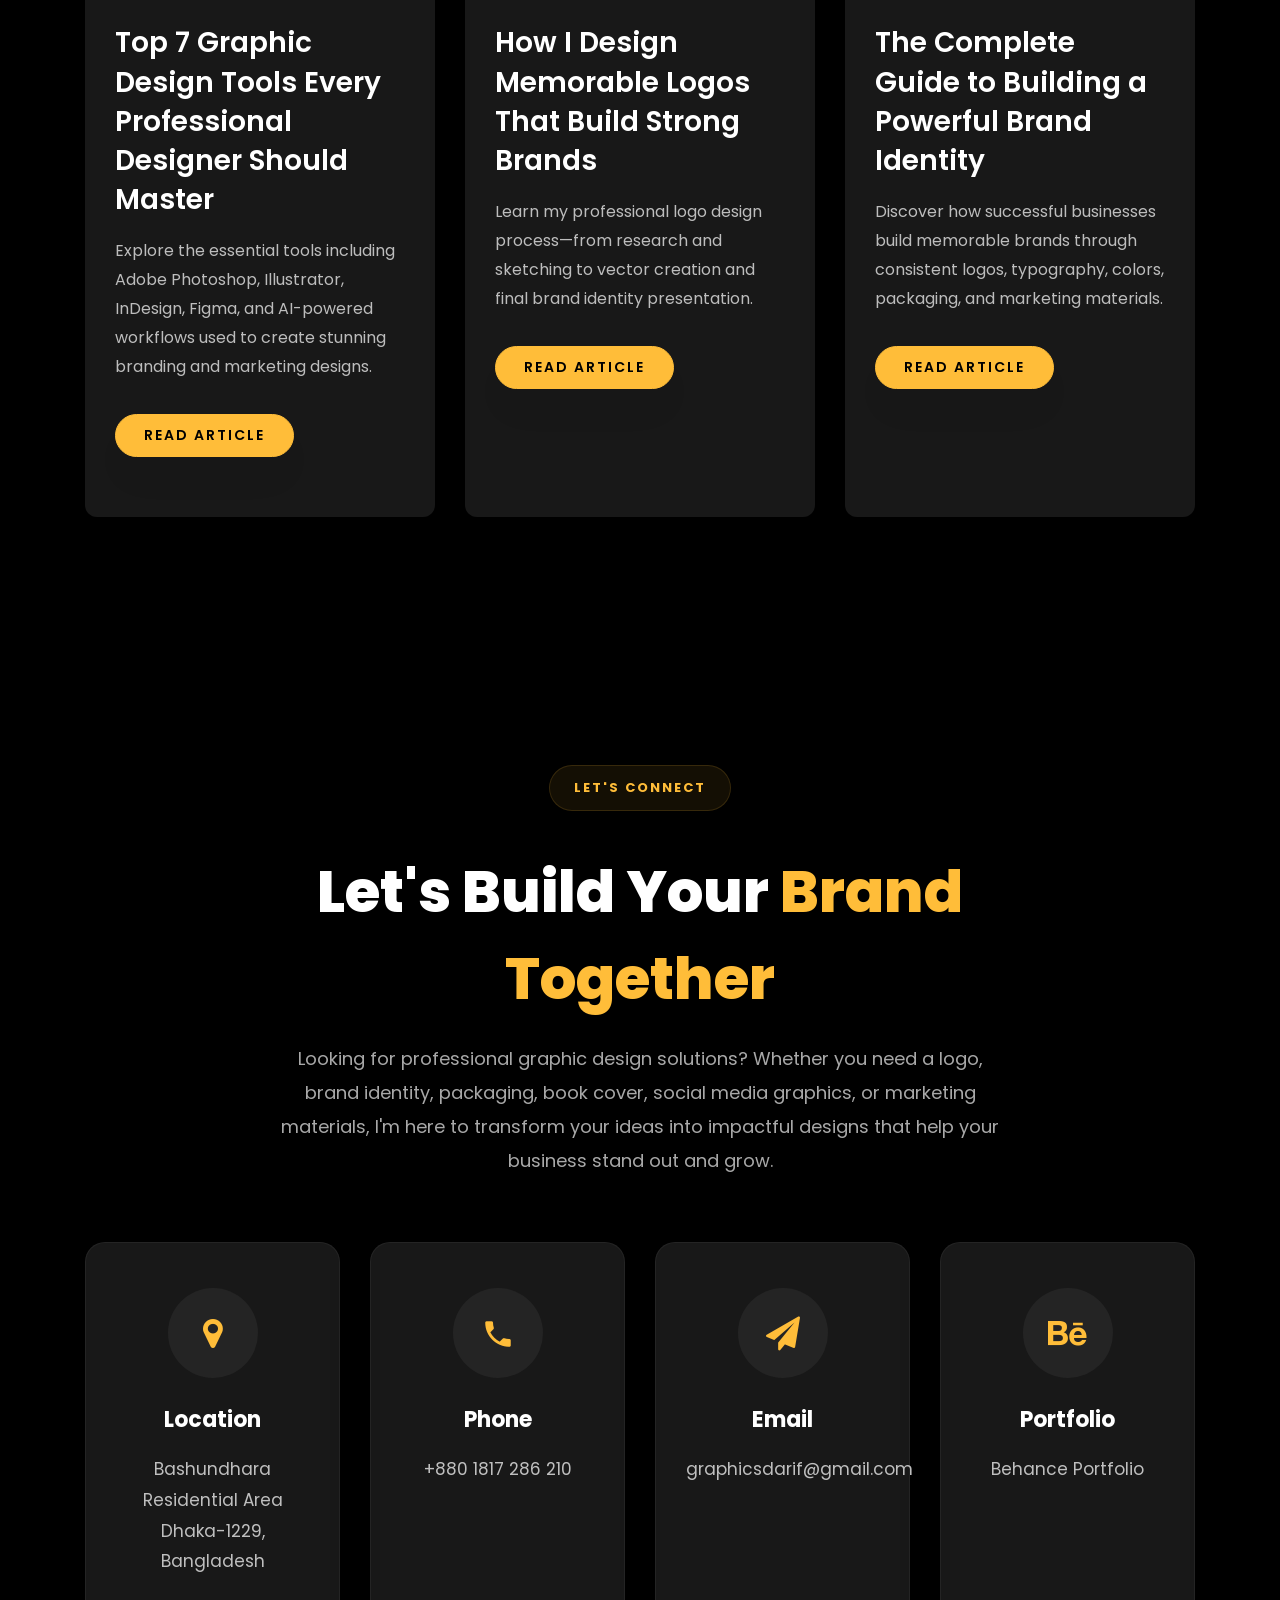
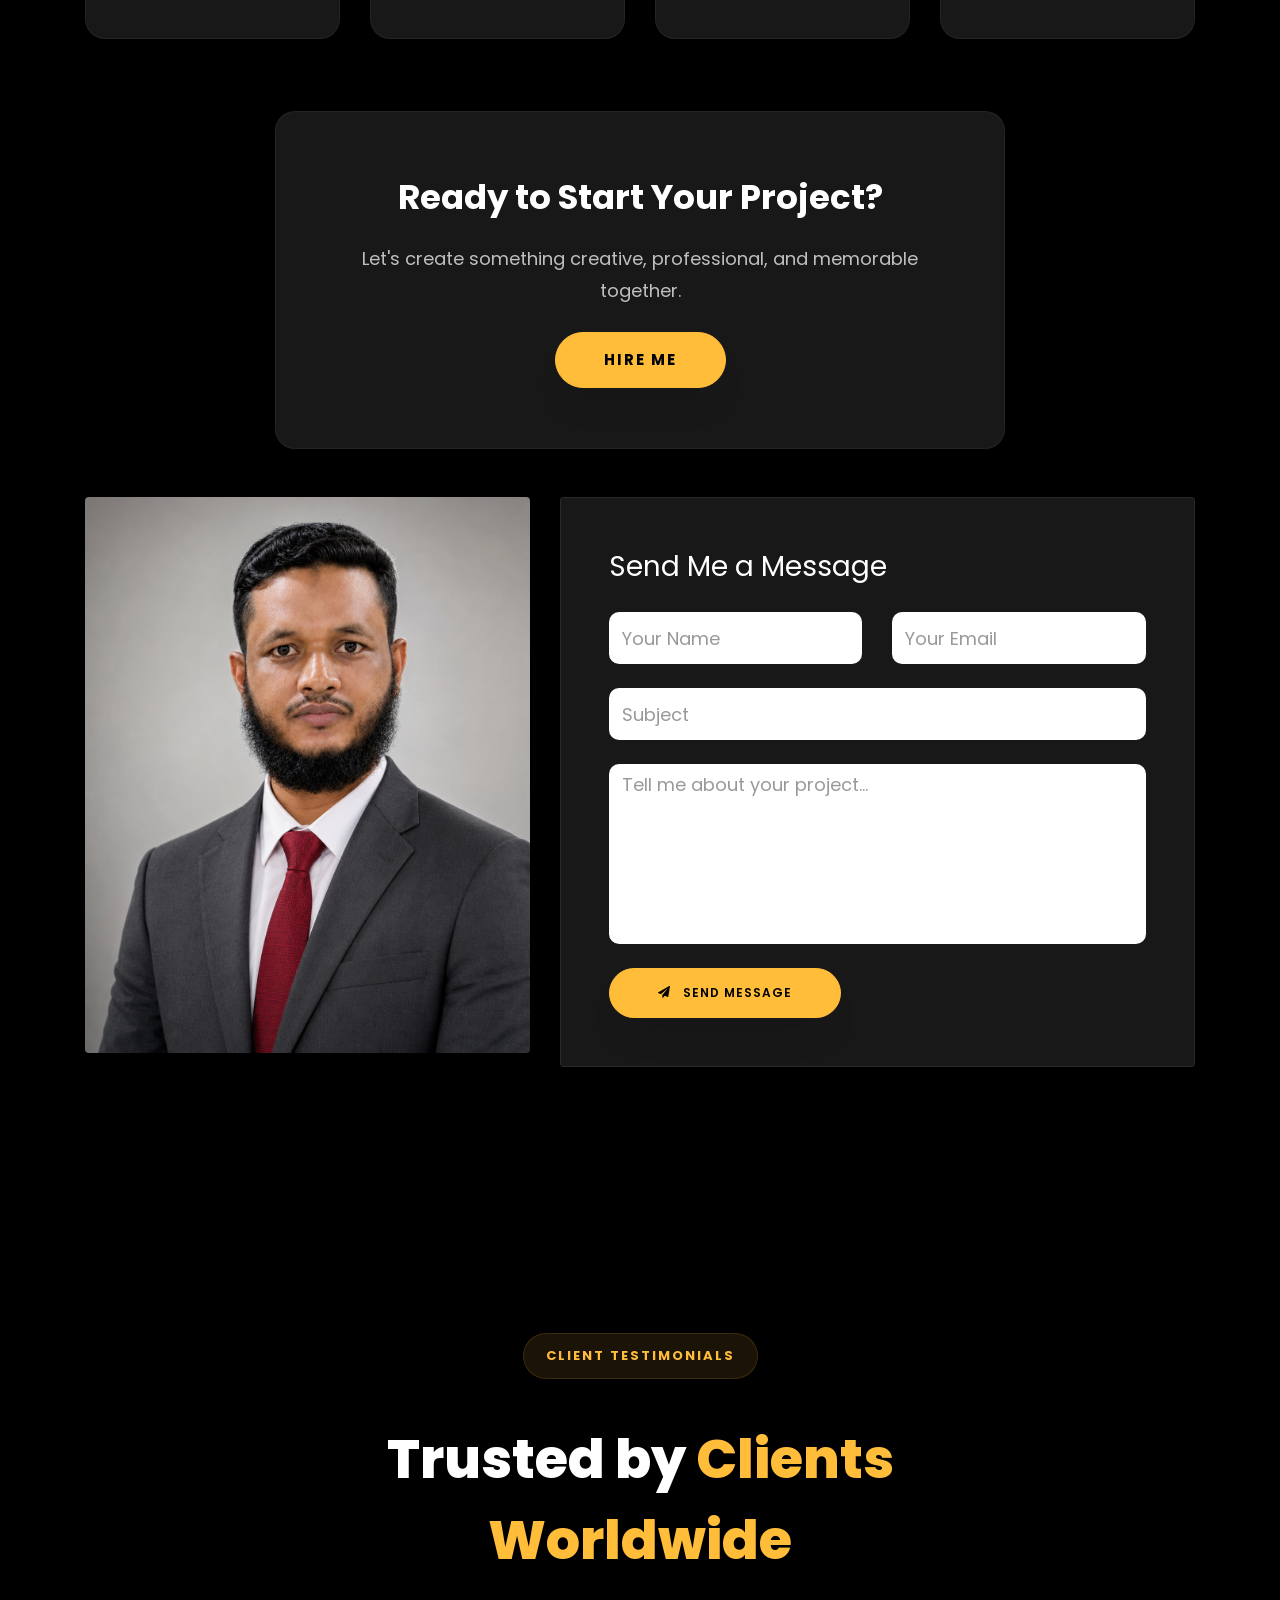
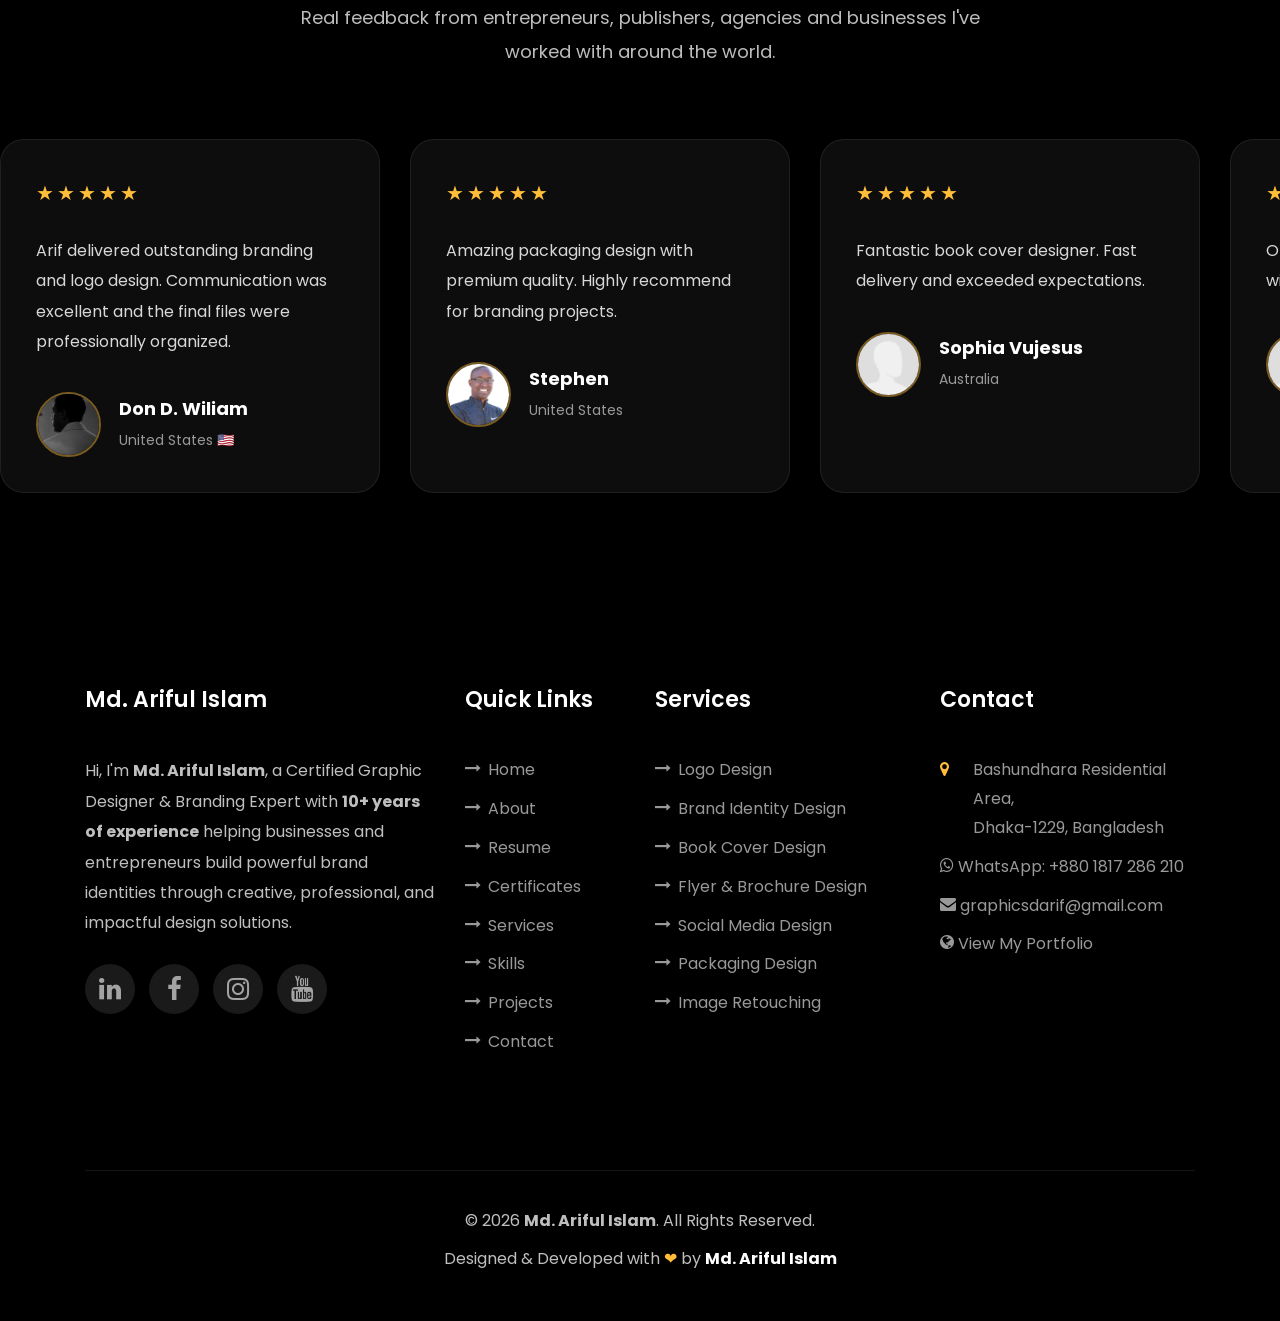
==== commit 0d4beab1: "Update index.html" ====
--- a/index.html
+++ b/index.html
@@ -676,7 +676,7 @@
 
                     </a>
 
-                    <a href="https://drive.google.com/file/d/130OEu_QwrbqMipXZsGqbGJaoZ4QgHIxq/view?usp=sharing"
+                    <a href="https://drive.google.com/file/d/1tcumSKKSIPQeePFm9VCEfSw9OMtFeFHy/view?usp=sharing"
                        target="_blank"
                        class="btn btn-outline-light">
 
@@ -857,7 +857,7 @@
 
             <div class="col-md-12 text-center ftco-animate">
 
-                <a href="https://drive.google.com/file/d/130OEu_QwrbqMipXZsGqbGJaoZ4QgHIxq/view?usp=sharing"
+                <a href="https://drive.google.com/file/d/1tcumSKKSIPQeePFm9VCEfSw9OMtFeFHy/view?usp=sharing"
                    target="_blank"
                    class="btn btn-primary py-3 px-5">
 
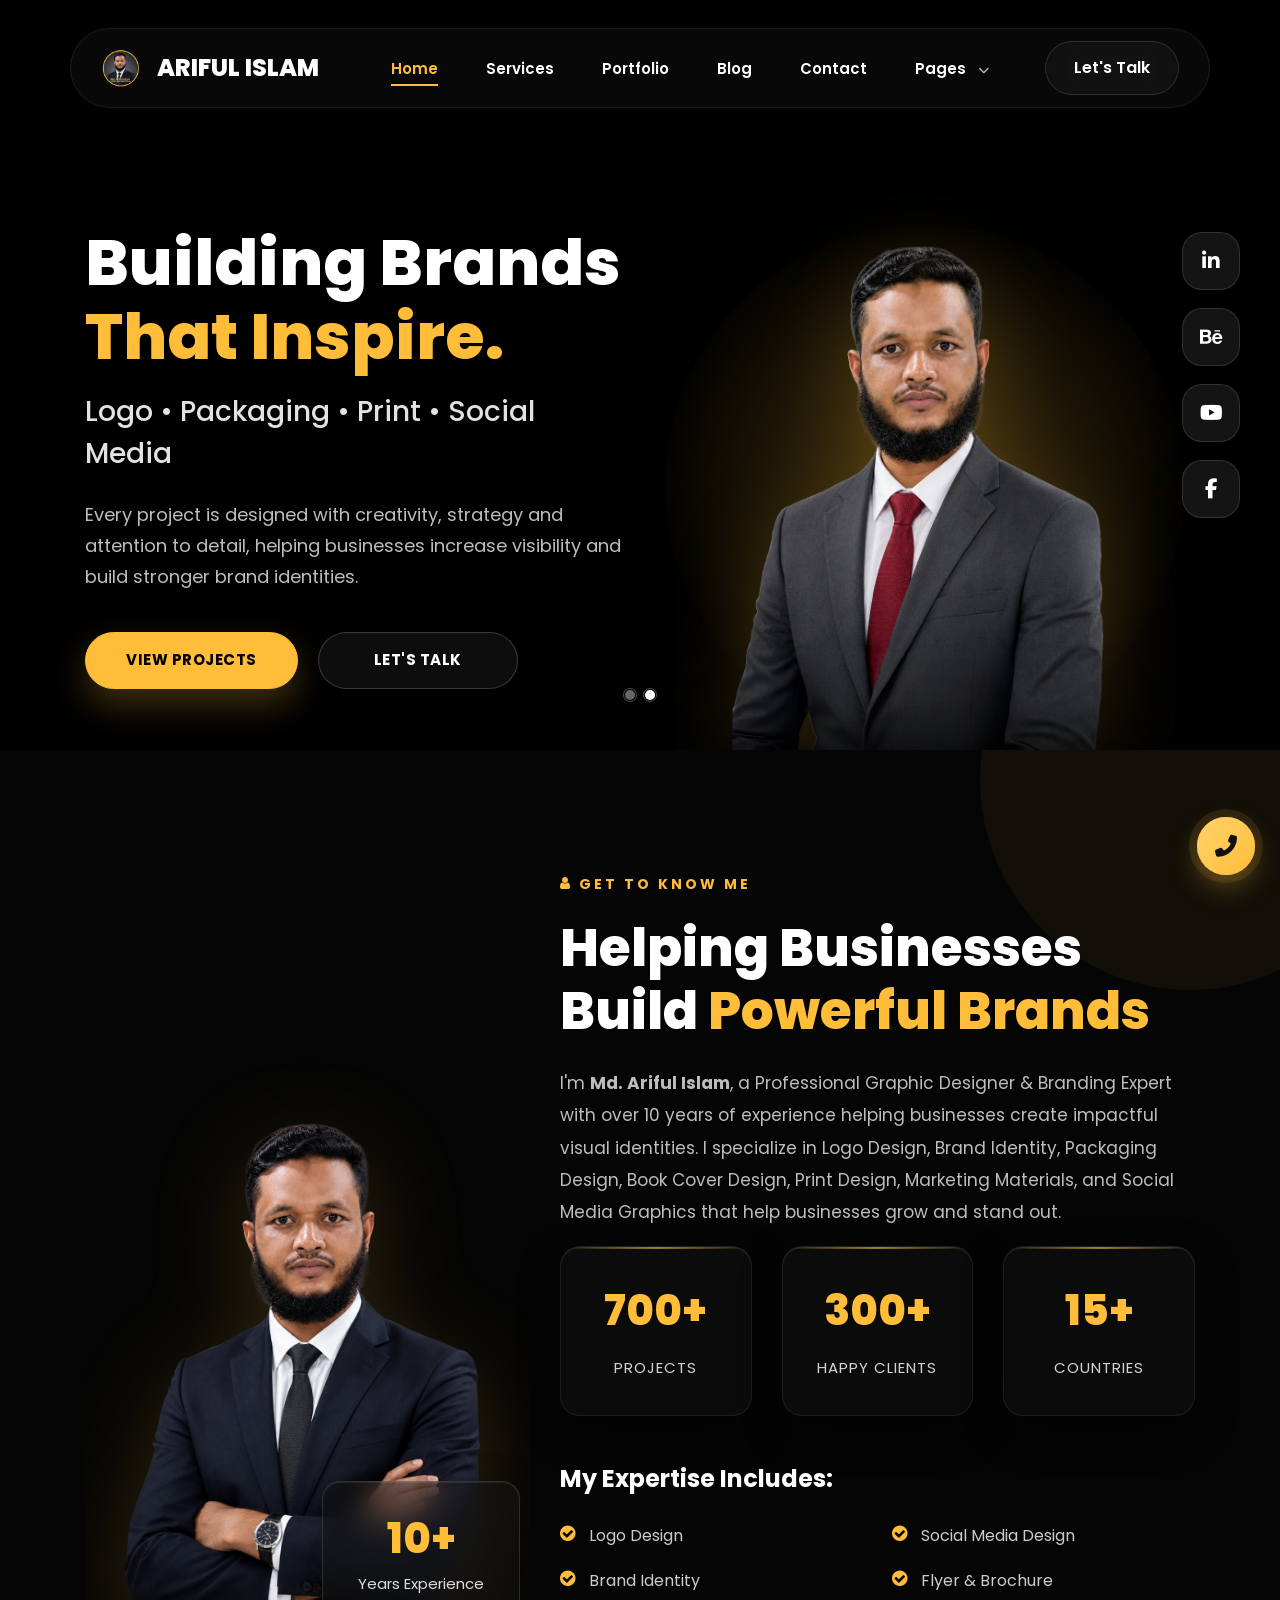
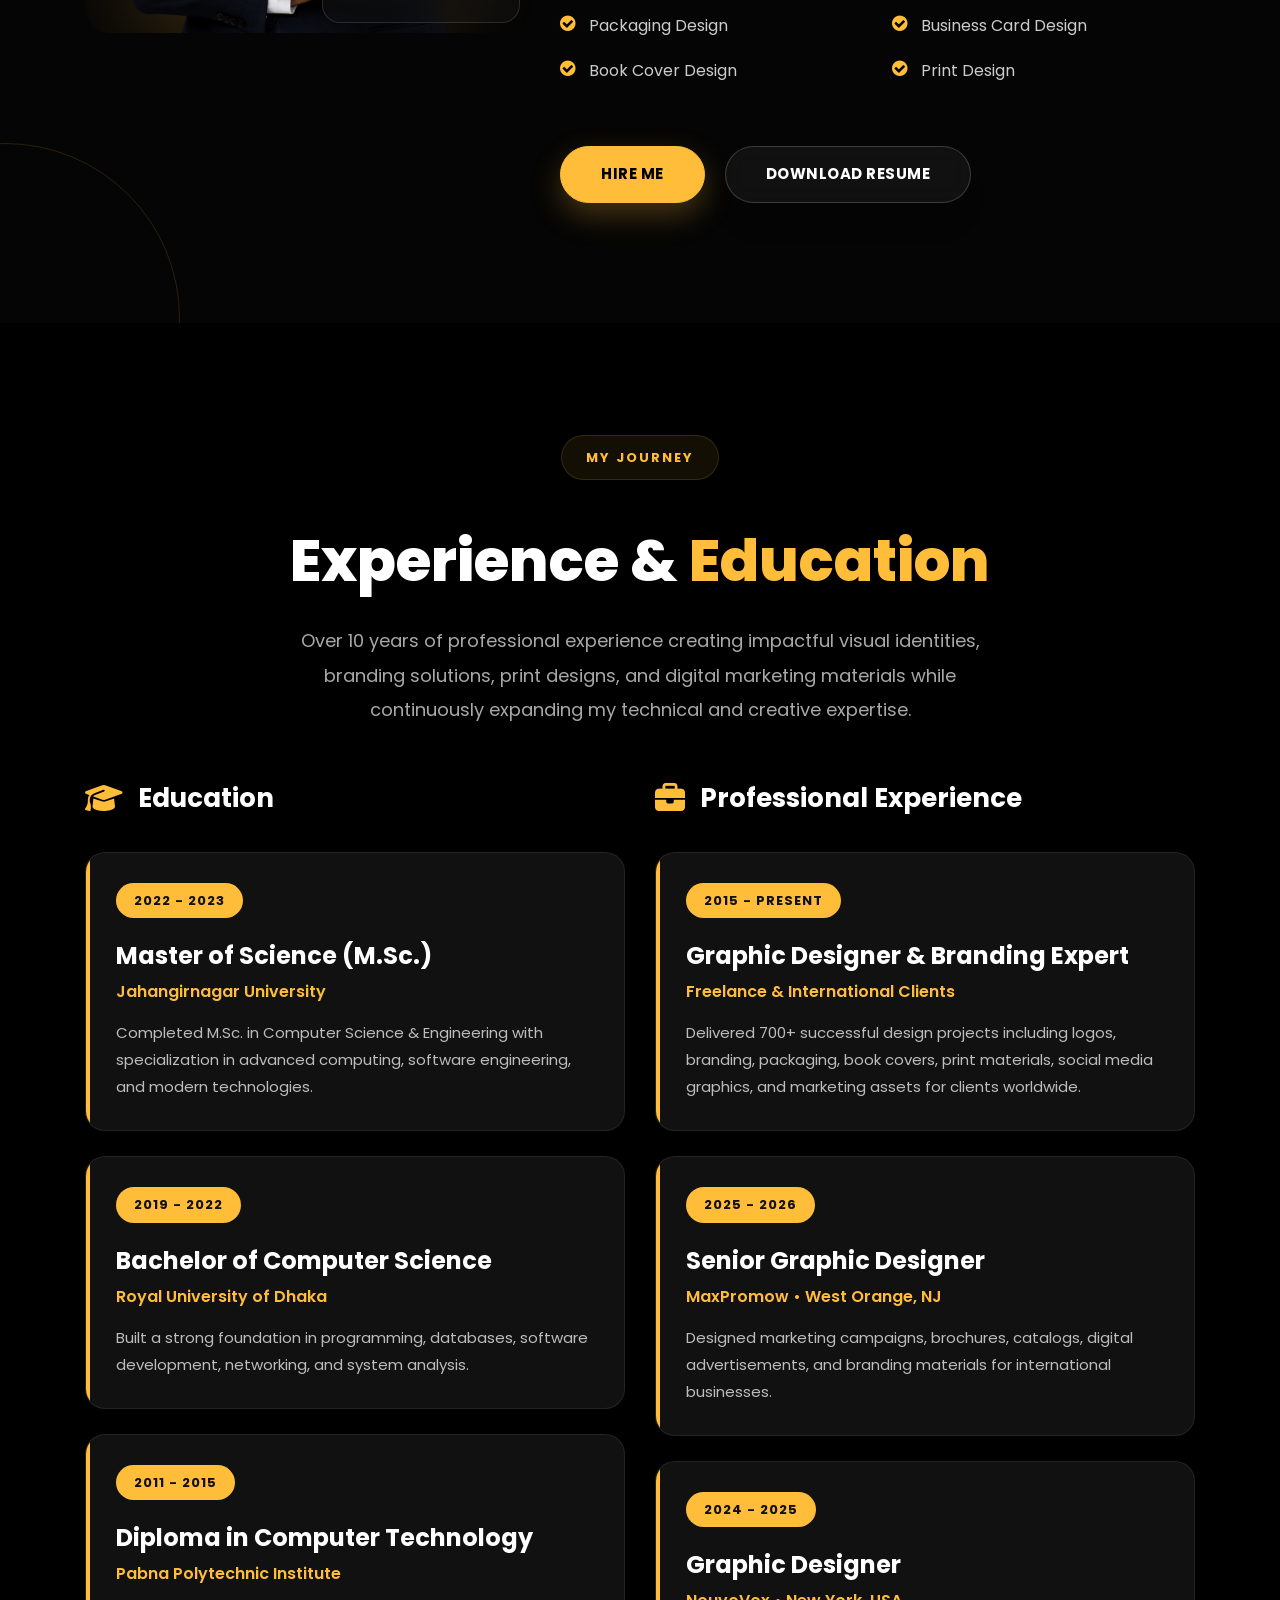
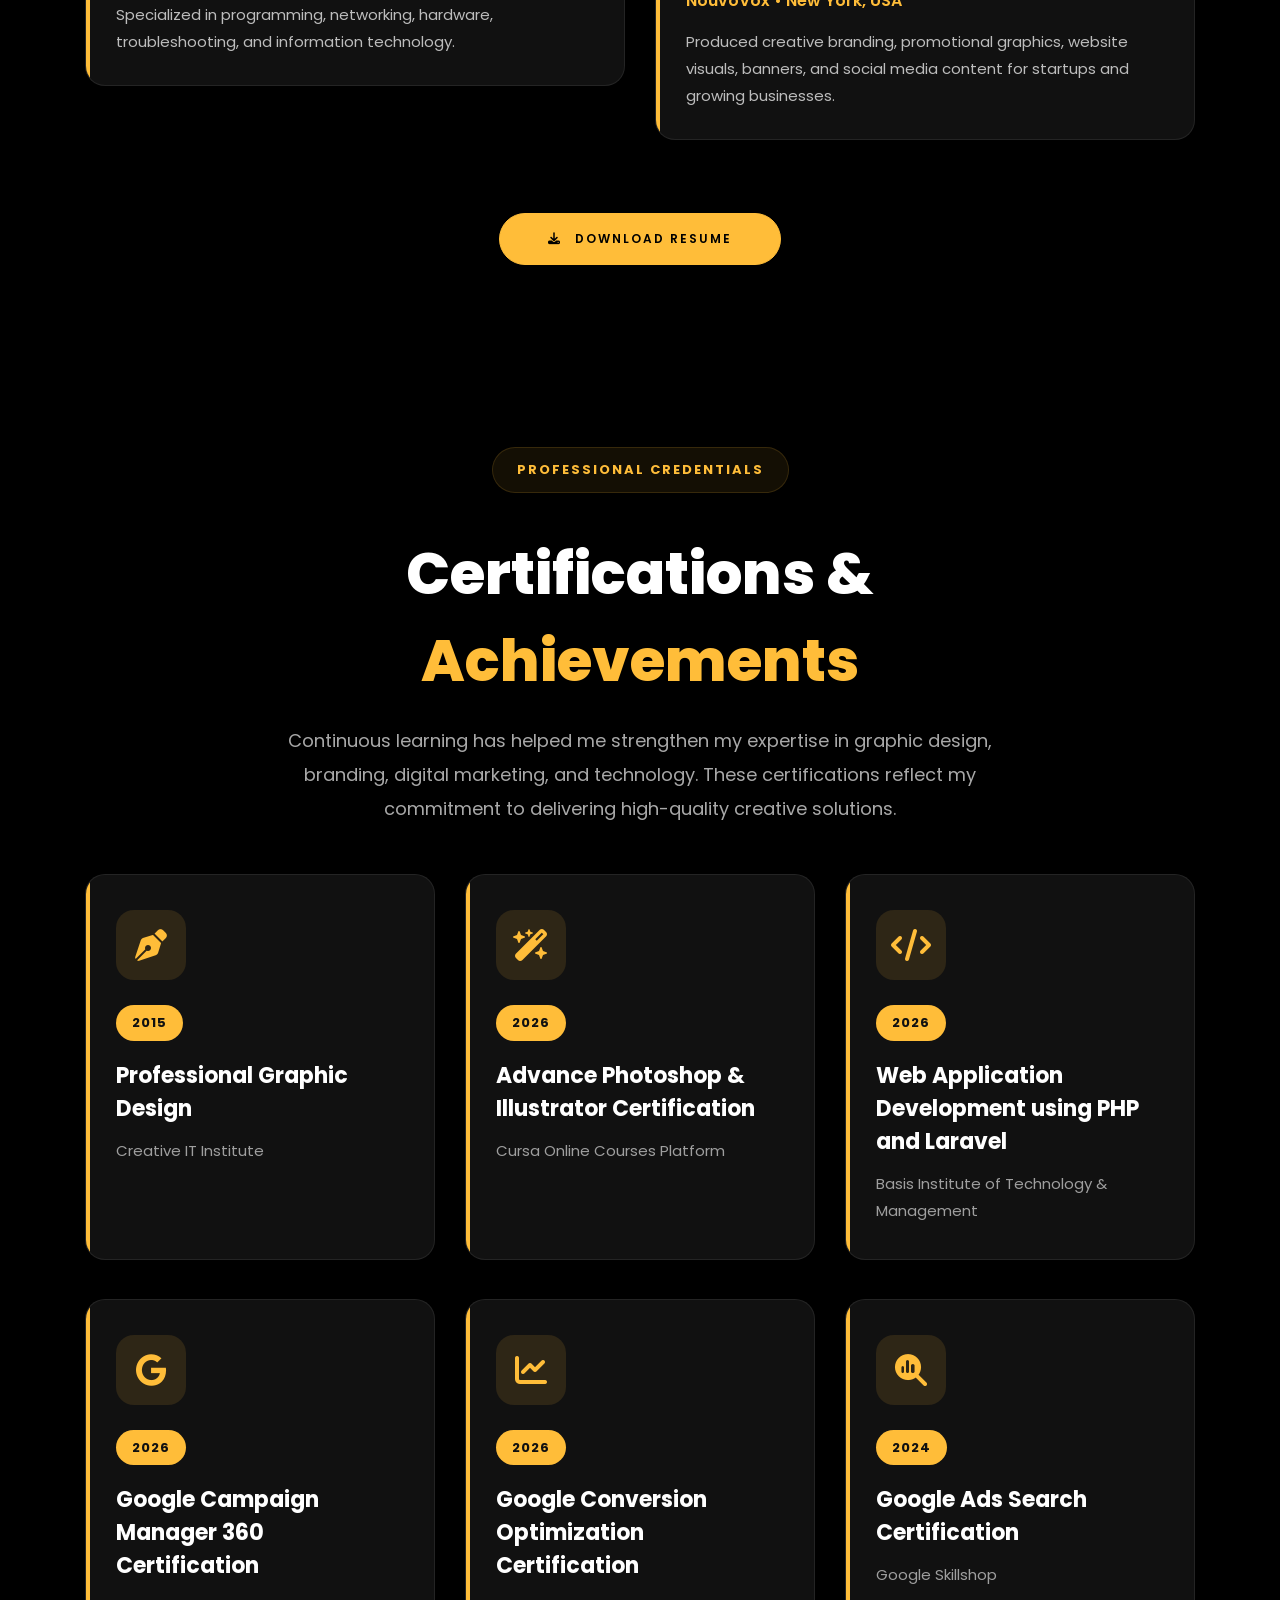
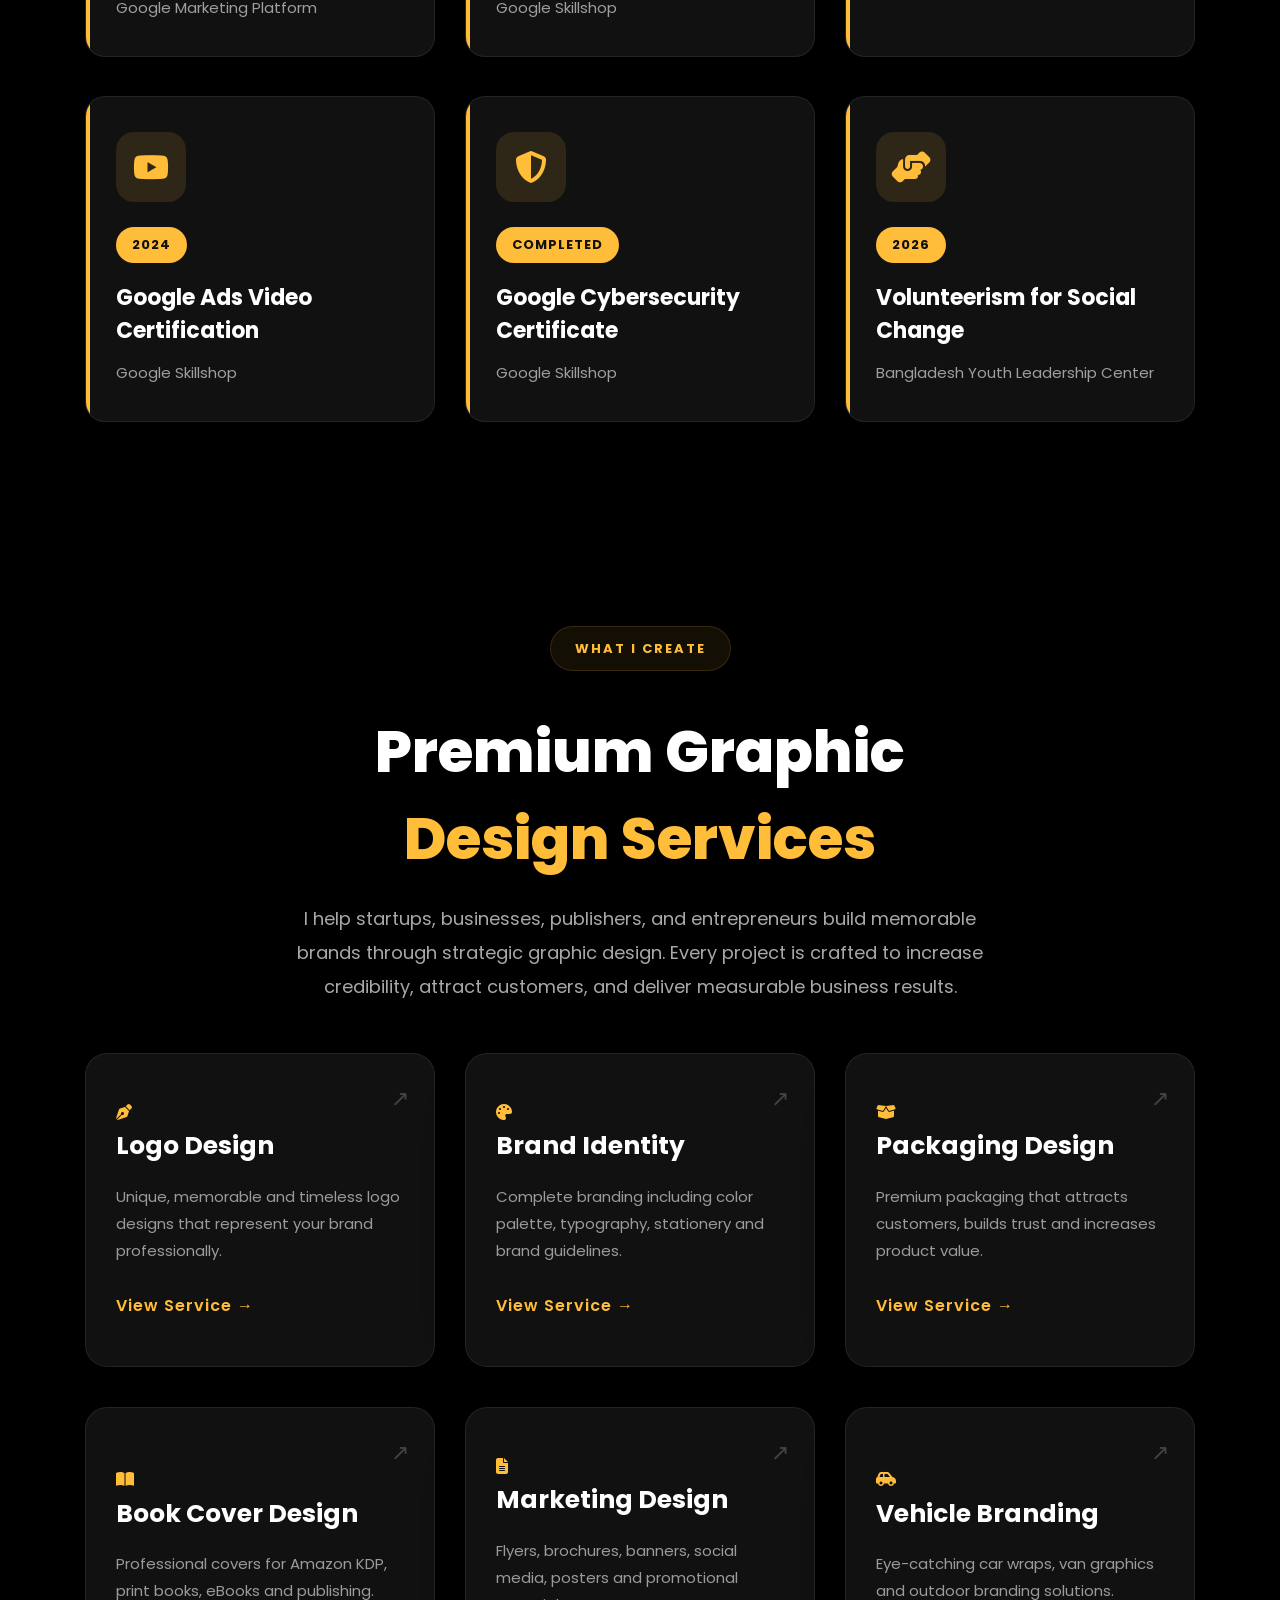
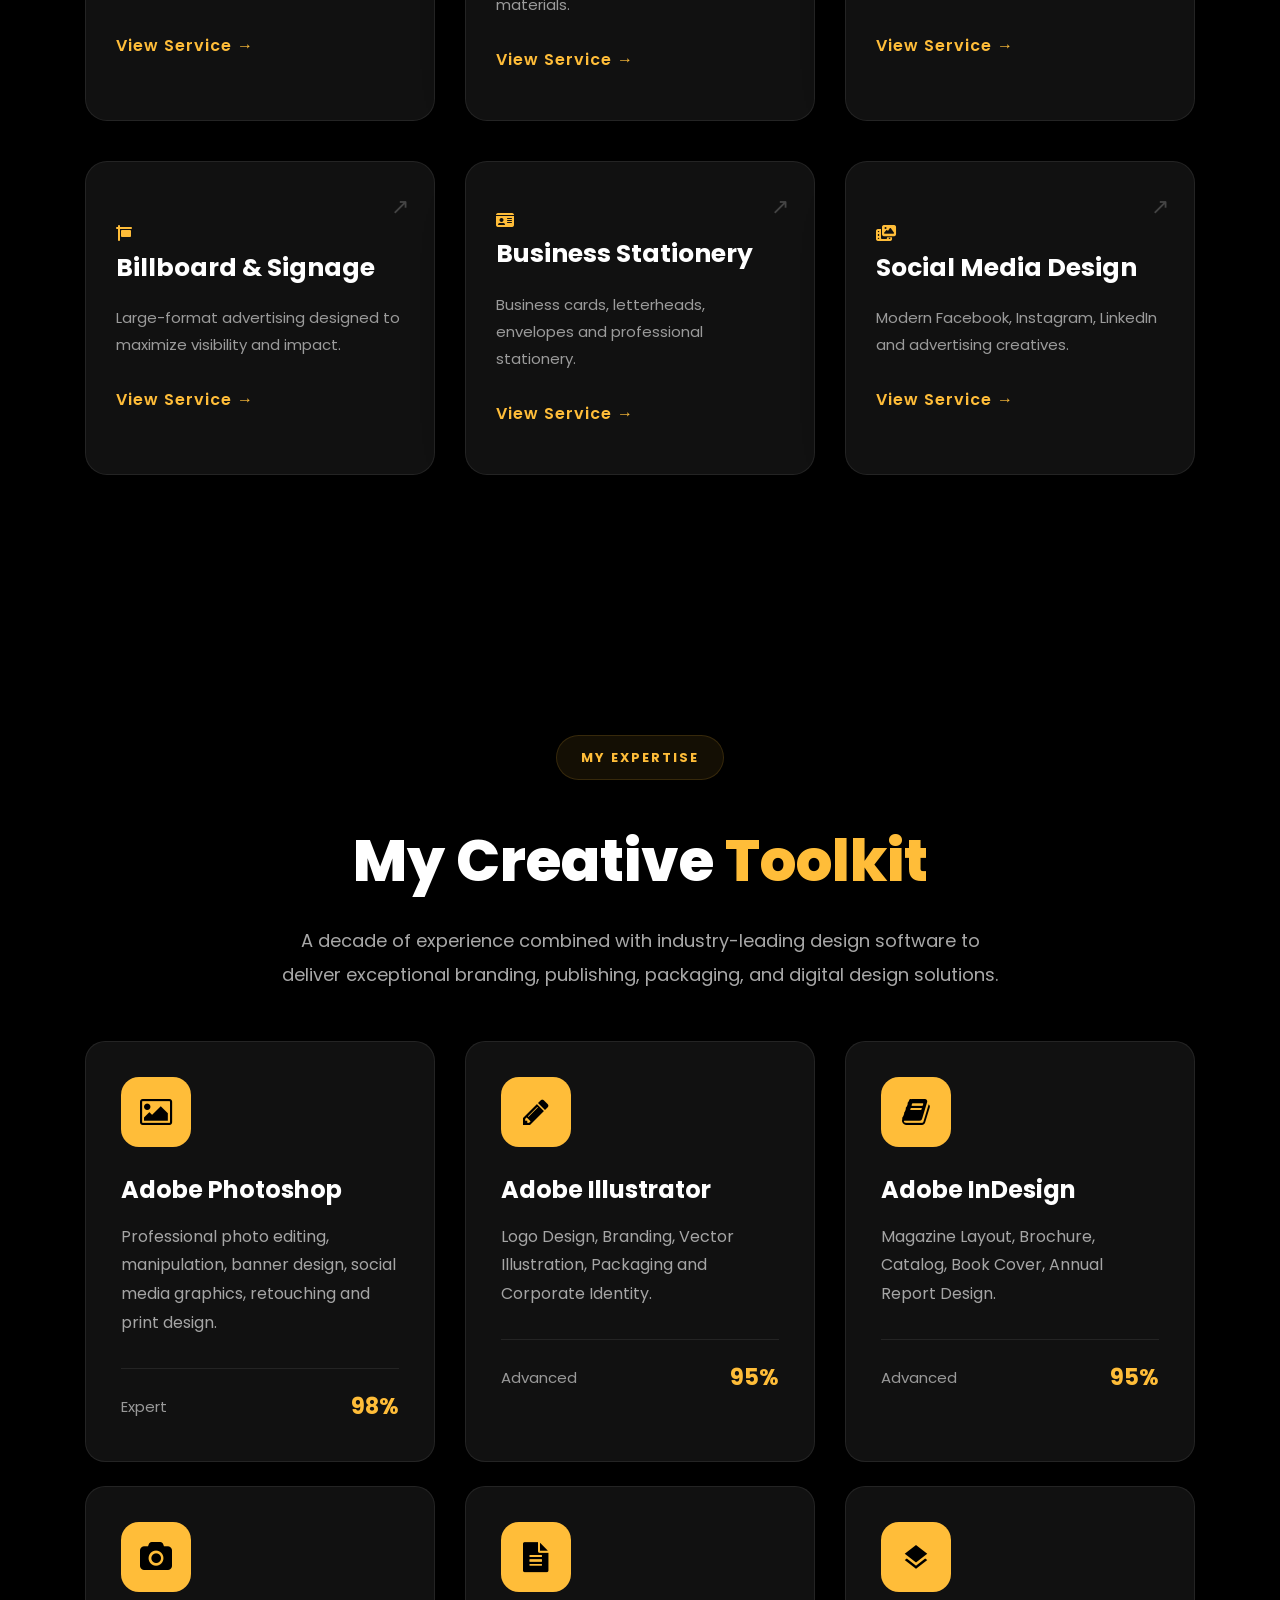
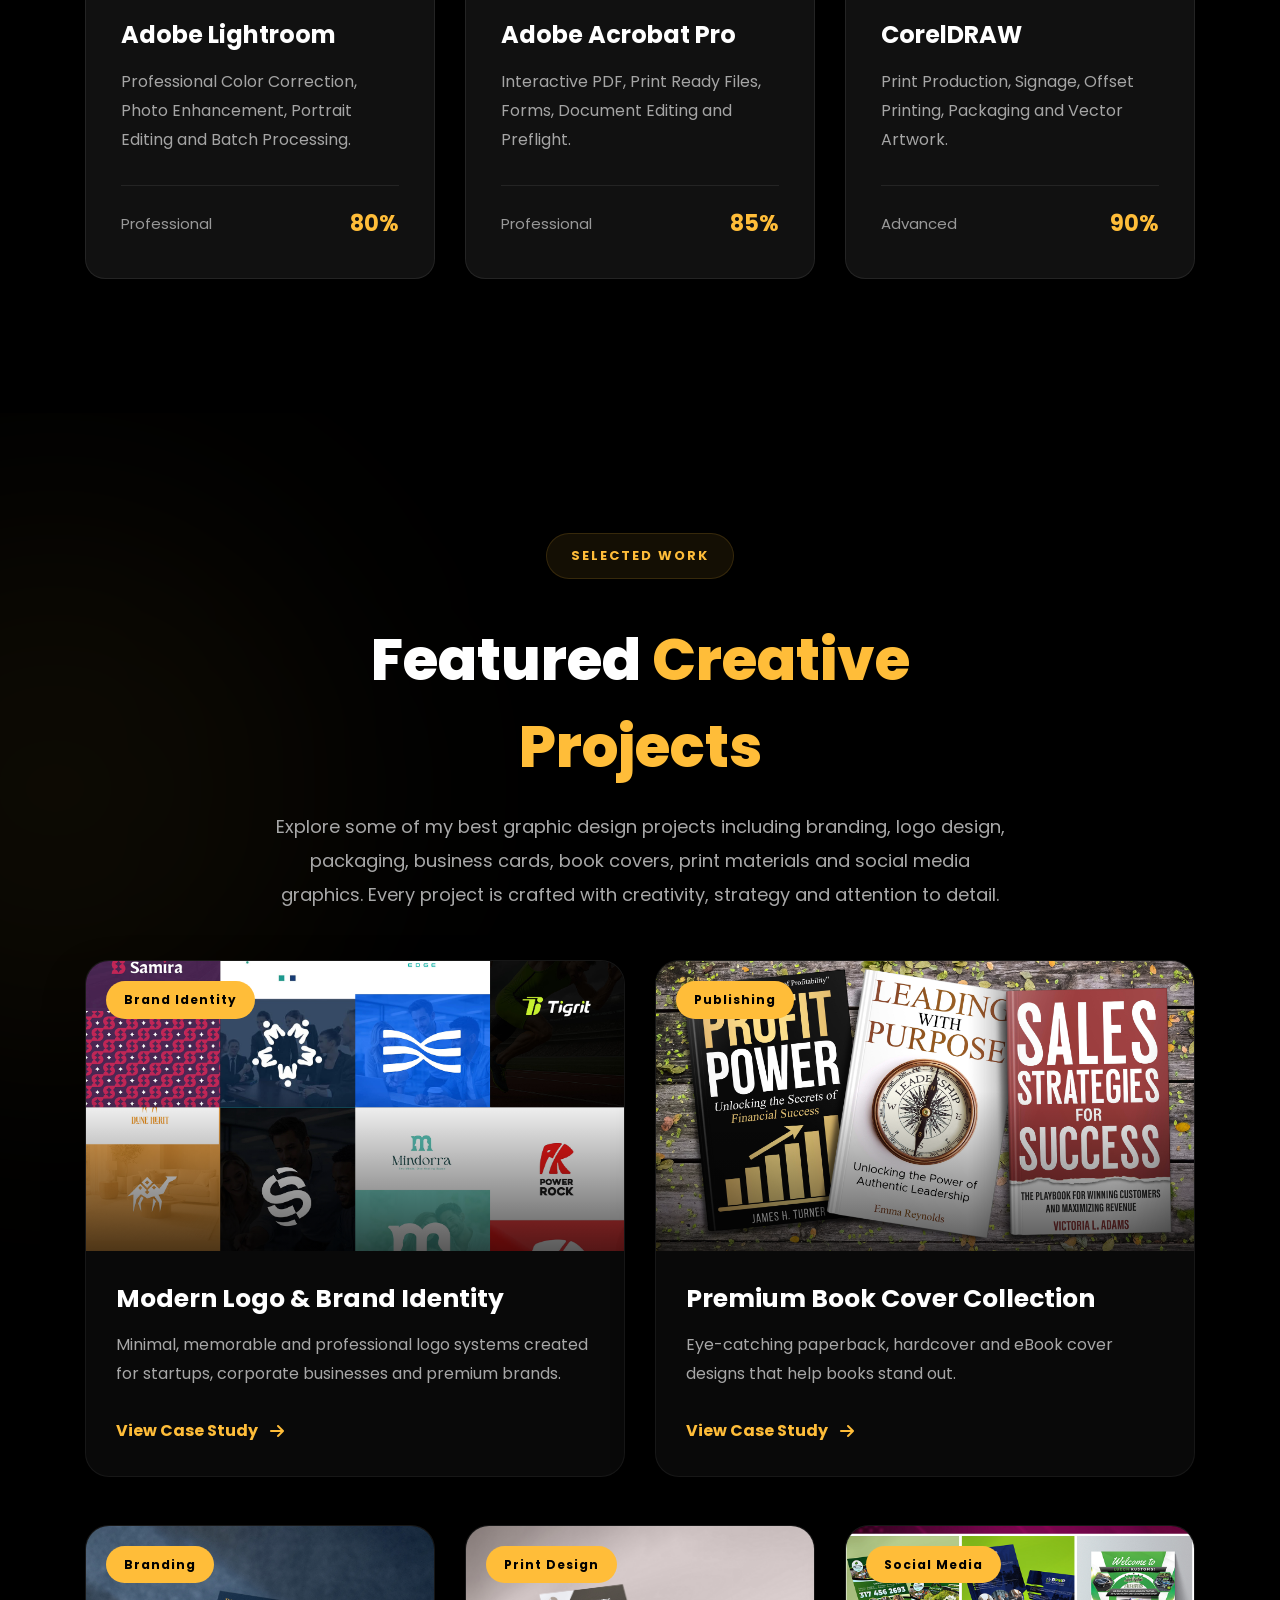
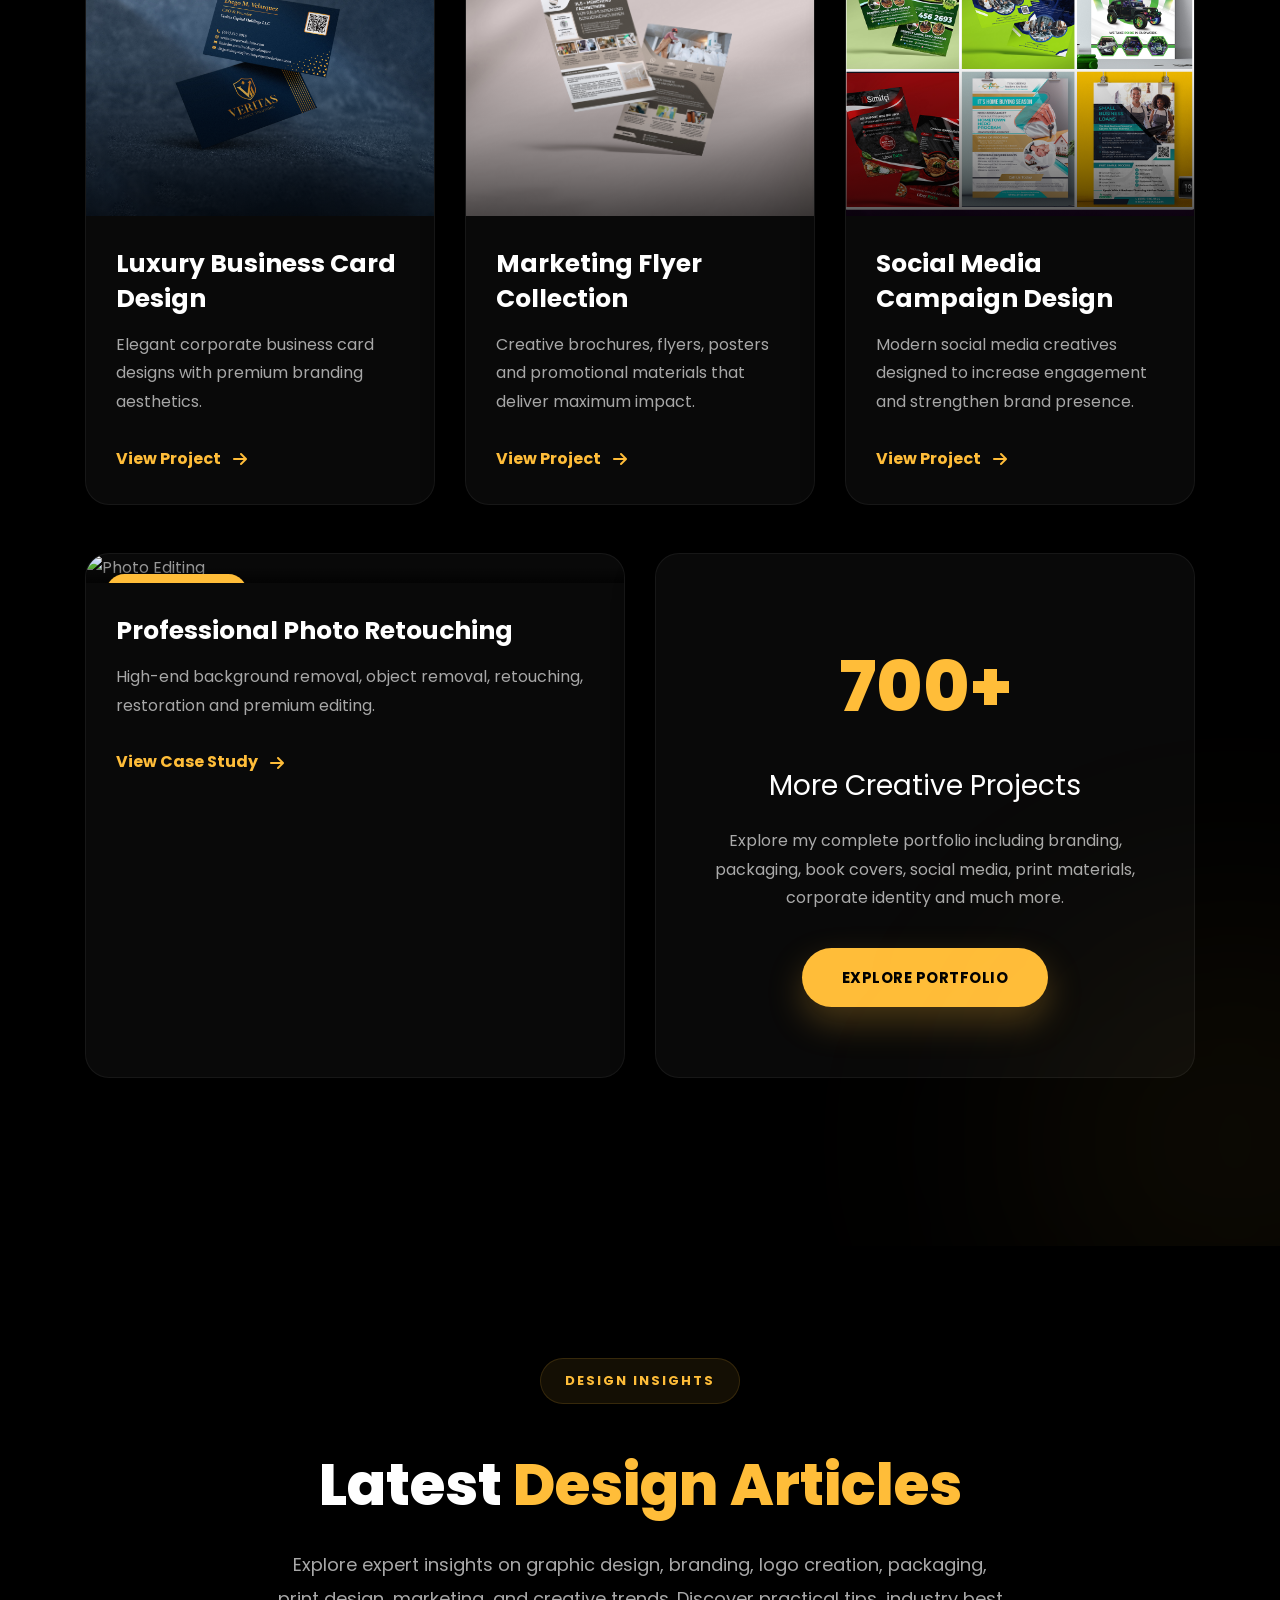
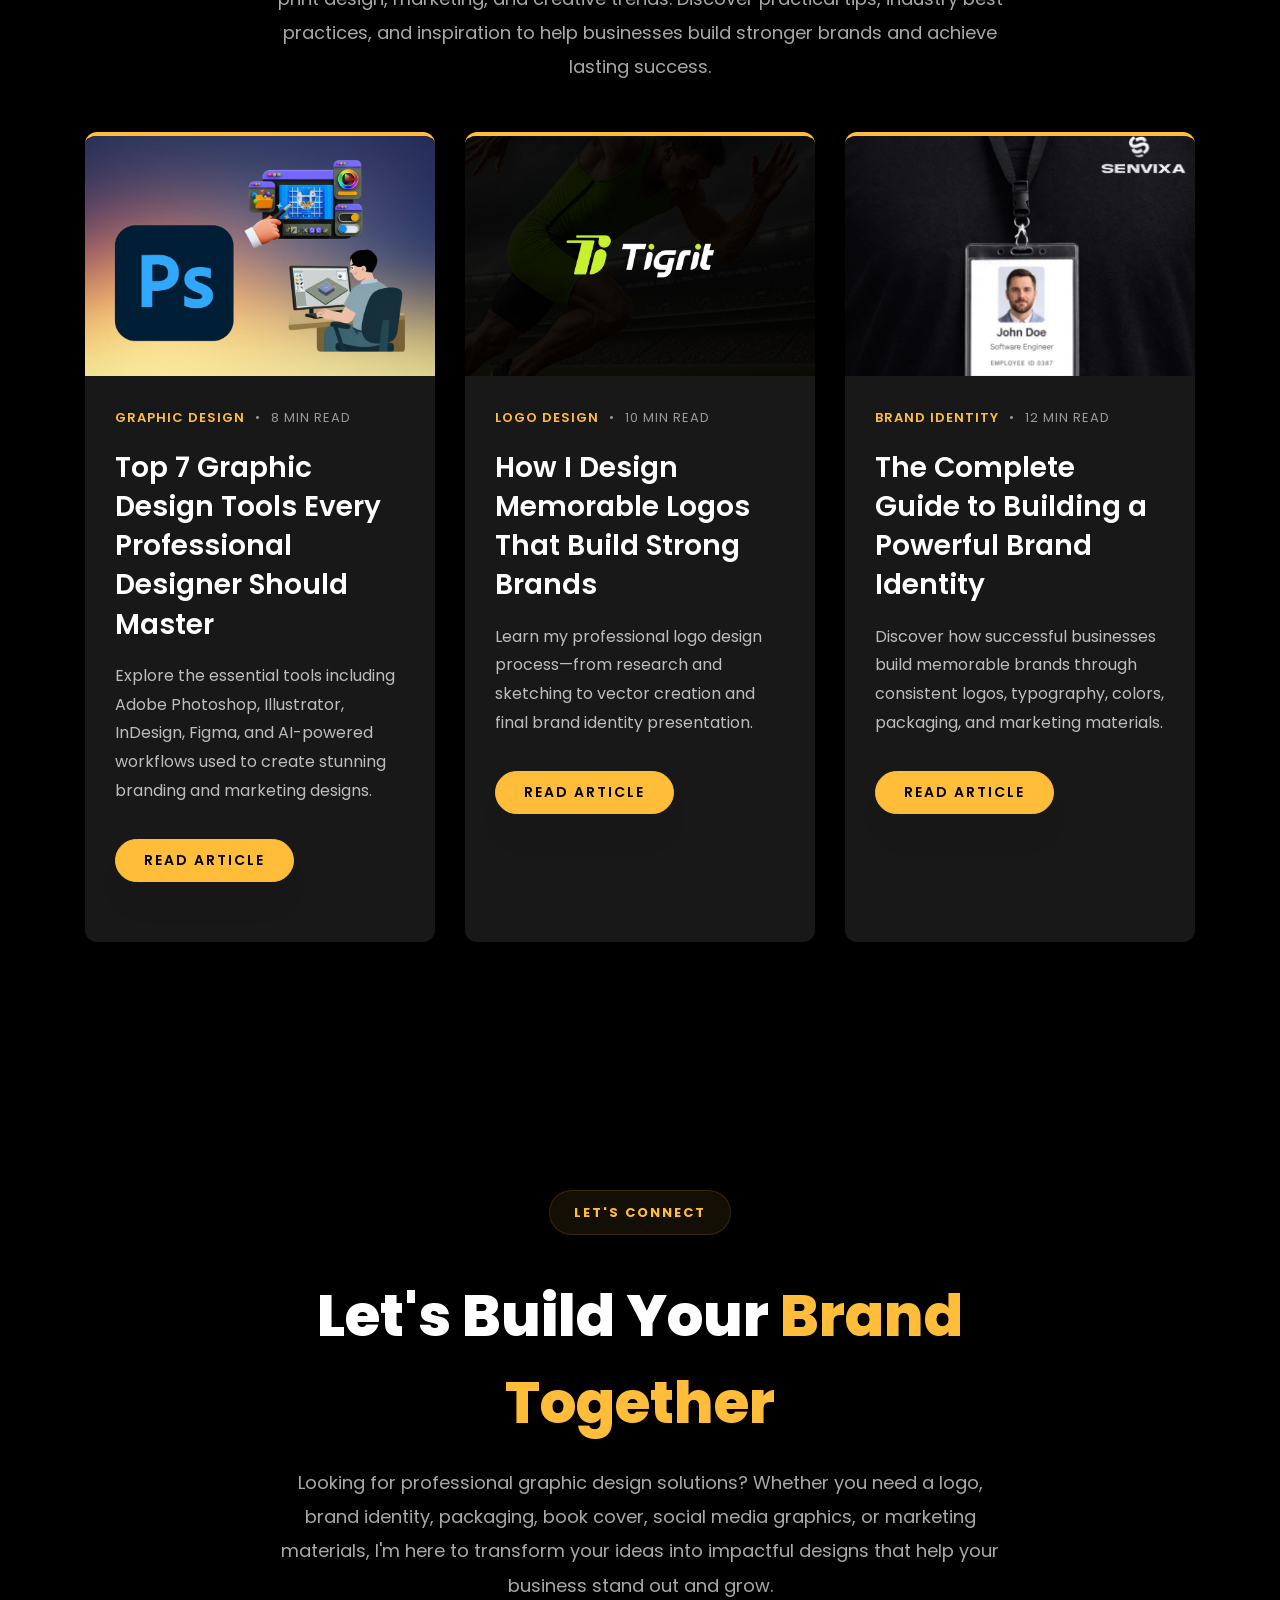
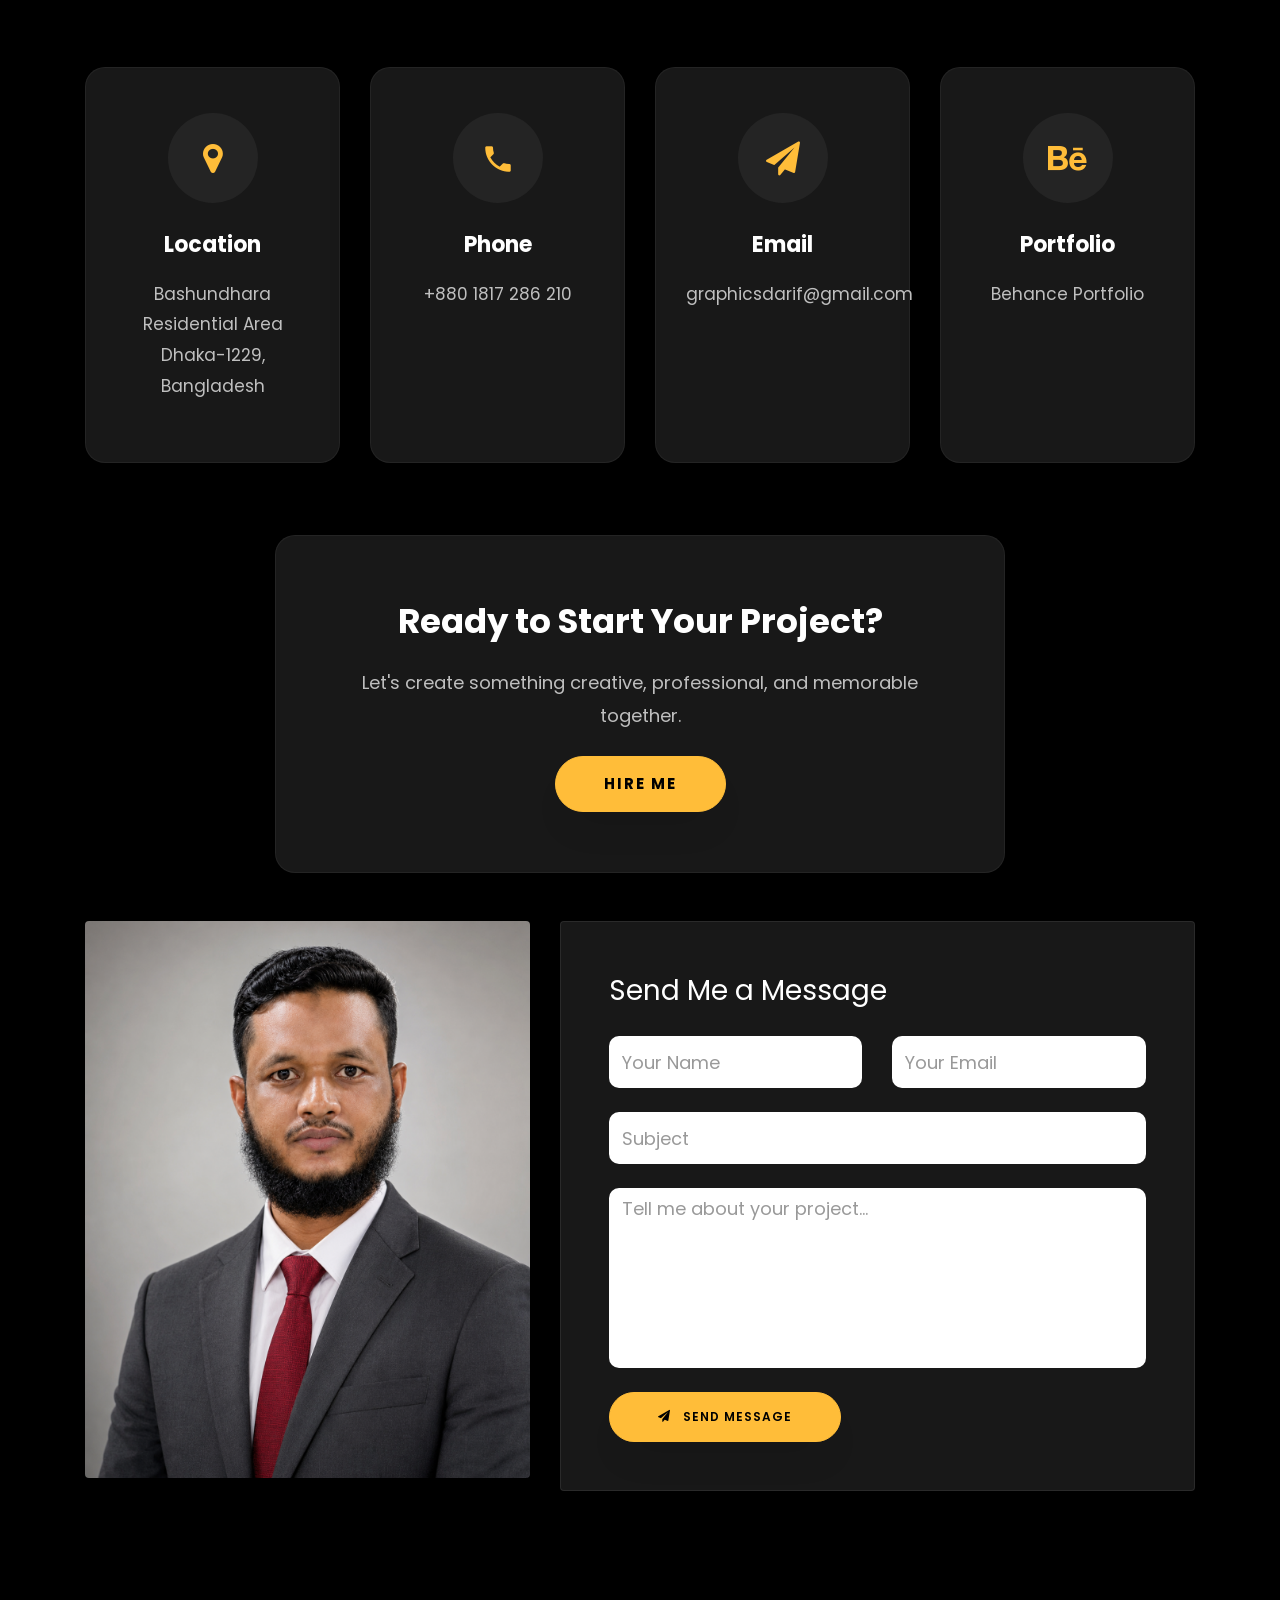
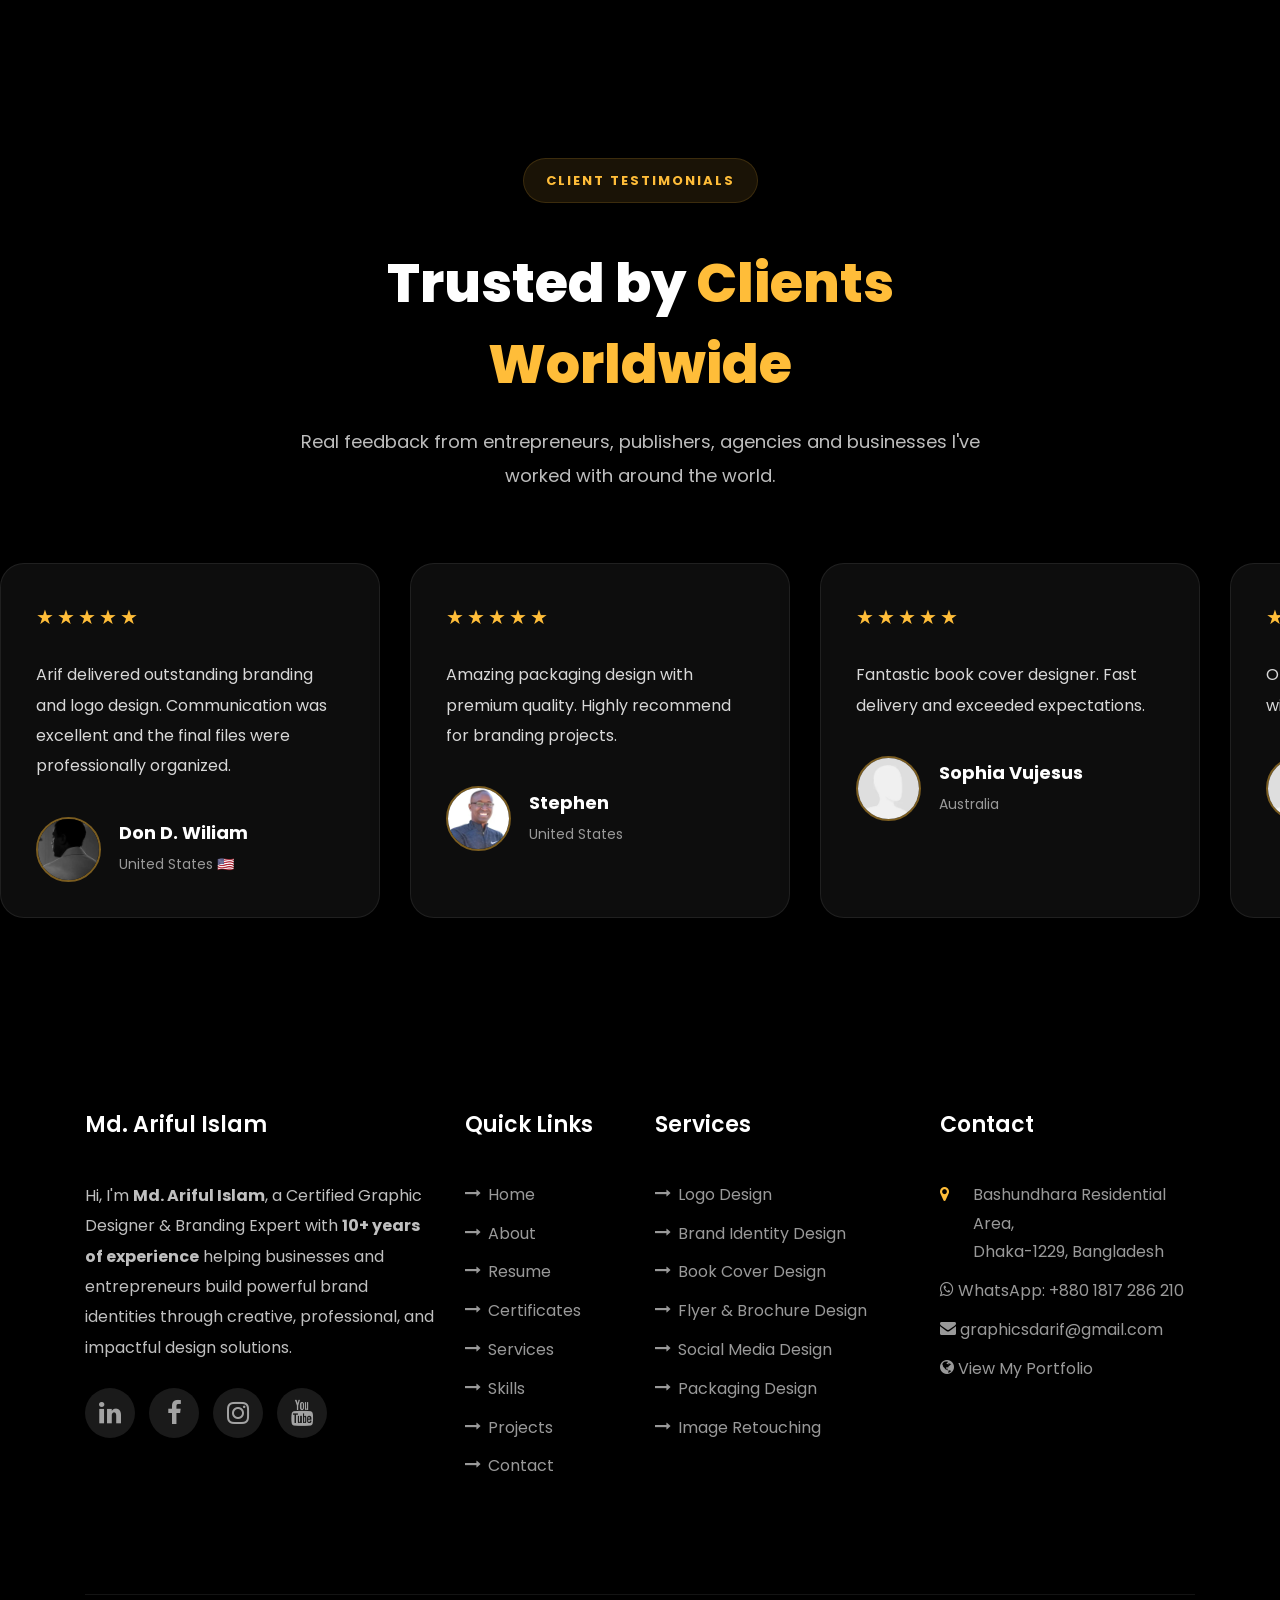
==== commit cb46bf76: "Certification Add" ====
--- a/index.html
+++ b/index.html
@@ -917,7 +917,33 @@
                 <div class="certificate-card">
 
                     <div class="certificate-icon">
-                        <i class="fa-brands fa-google"></i>
+                        <i class="fa-solid fa-pen-nib"></i>
+                    </div>
+
+                    <span class="certificate-year">
+                        2015
+                    </span>
+
+                    <h4>
+                        Professional Graphic Design
+                    </h4>
+
+                    <p>
+                        Creative IT Institute
+                    </p>
+
+                </div>
+
+            </div>
+
+            <!-- Certificate -->
+                   
+            <div class="col-lg-4 col-md-6 mb-4 ftco-animate">
+
+                <div class="certificate-card">
+
+                    <div class="certificate-icon">
+                        <i class="fa-solid fa-wand-magic-sparkles"></i>
                     </div>
 
                     <span class="certificate-year">
@@ -925,6 +951,58 @@
                     </span>
 
                     <h4>
+                        Advance Photoshop & Illustrator Certification
+                    </h4>
+
+                    <p>
+                        Cursa Online Courses Platform
+                    </p>
+
+                </div>
+
+            </div>
+
+            <!-- Certificate -->
+                   
+            <div class="col-lg-4 col-md-6 mb-4 ftco-animate">
+
+                <div class="certificate-card">
+
+                    <div class="certificate-icon">
+                        <i class="fa-solid fa-code"></i>
+                    </div>
+
+                    <span class="certificate-year">
+                        2026
+                    </span>
+
+                    <h4>
+                        Web Application Development using PHP and Laravel
+                    </h4>
+
+                    <p>
+                        Basis Institute of Technology & Management
+                    </p>
+
+                </div>
+
+            </div>
+
+            <!-- Certificate -->
+
+            <div class="col-lg-4 col-md-6 mb-4 ftco-animate">
+
+                <div class="certificate-card">
+
+                    <div class="certificate-icon">
+                        <i class="fa-brands fa-google"></i>
+                    </div>
+
+                    <span class="certificate-year">
+                        2026
+                    </span>
+
+                    <h4>
                         Google Campaign Manager 360 Certification
                     </h4>
 
@@ -1007,7 +1085,7 @@
                     </h4>
 
                     <p>
-                        Coursera × Google
+                        Google Skillshop
                     </p>
 
                 </div>
@@ -1021,7 +1099,7 @@
                 <div class="certificate-card">
 
                     <div class="certificate-icon">
-                        <i class="fa-solid fa-pen-ruler"></i>
+                        <i class="fa-solid fa-shield-halved"></i>
                     </div>
 
                     <span class="certificate-year">
@@ -1029,42 +1107,43 @@
                     </span>
 
                     <h4>
-                        Professional Graphic Design
-                    </h4>
-
-                    <p>
-                        Creative IT Institute
-                    </p>
-
-                </div>
-
-            </div>
-
-            <!-- Certificate -->
-
-            <div class="col-lg-4 col-md-6 mb-4 ftco-animate">
-
-                <div class="certificate-card">
-
-                    <div class="certificate-icon">
-                        <i class="fa-solid fa-shield-halved"></i>
-                    </div>
-
-                    <span class="certificate-year">
-                        Completed
-                    </span>
-
-                    <h4>
                         Google Cybersecurity Certificate
                     </h4>
 
                     <p>
-                        Coursera × Google
+                        Google Skillshop
                     </p>
 
                 </div>
 
             </div>
+
+            <!-- Certificate -->
+                        <div class="col-lg-4 col-md-6 mb-4 ftco-animate">
+
+                <div class="certificate-card">
+
+                    <div class="certificate-icon">
+                        <i class="fa-solid fa-hands-helping"></i>
+                    </div>
+
+                    <span class="certificate-year">
+                        2026
+                    </span>
+
+                    <h4>
+                        Volunteerism for Social Change
+                    </h4>
+
+                    <p>
+                        Bangladesh Youth Leadership Center
+                    </p>
+
+                </div>
+
+            </div>
+
+            <!-- Certificate -->
 
         </div>
 
